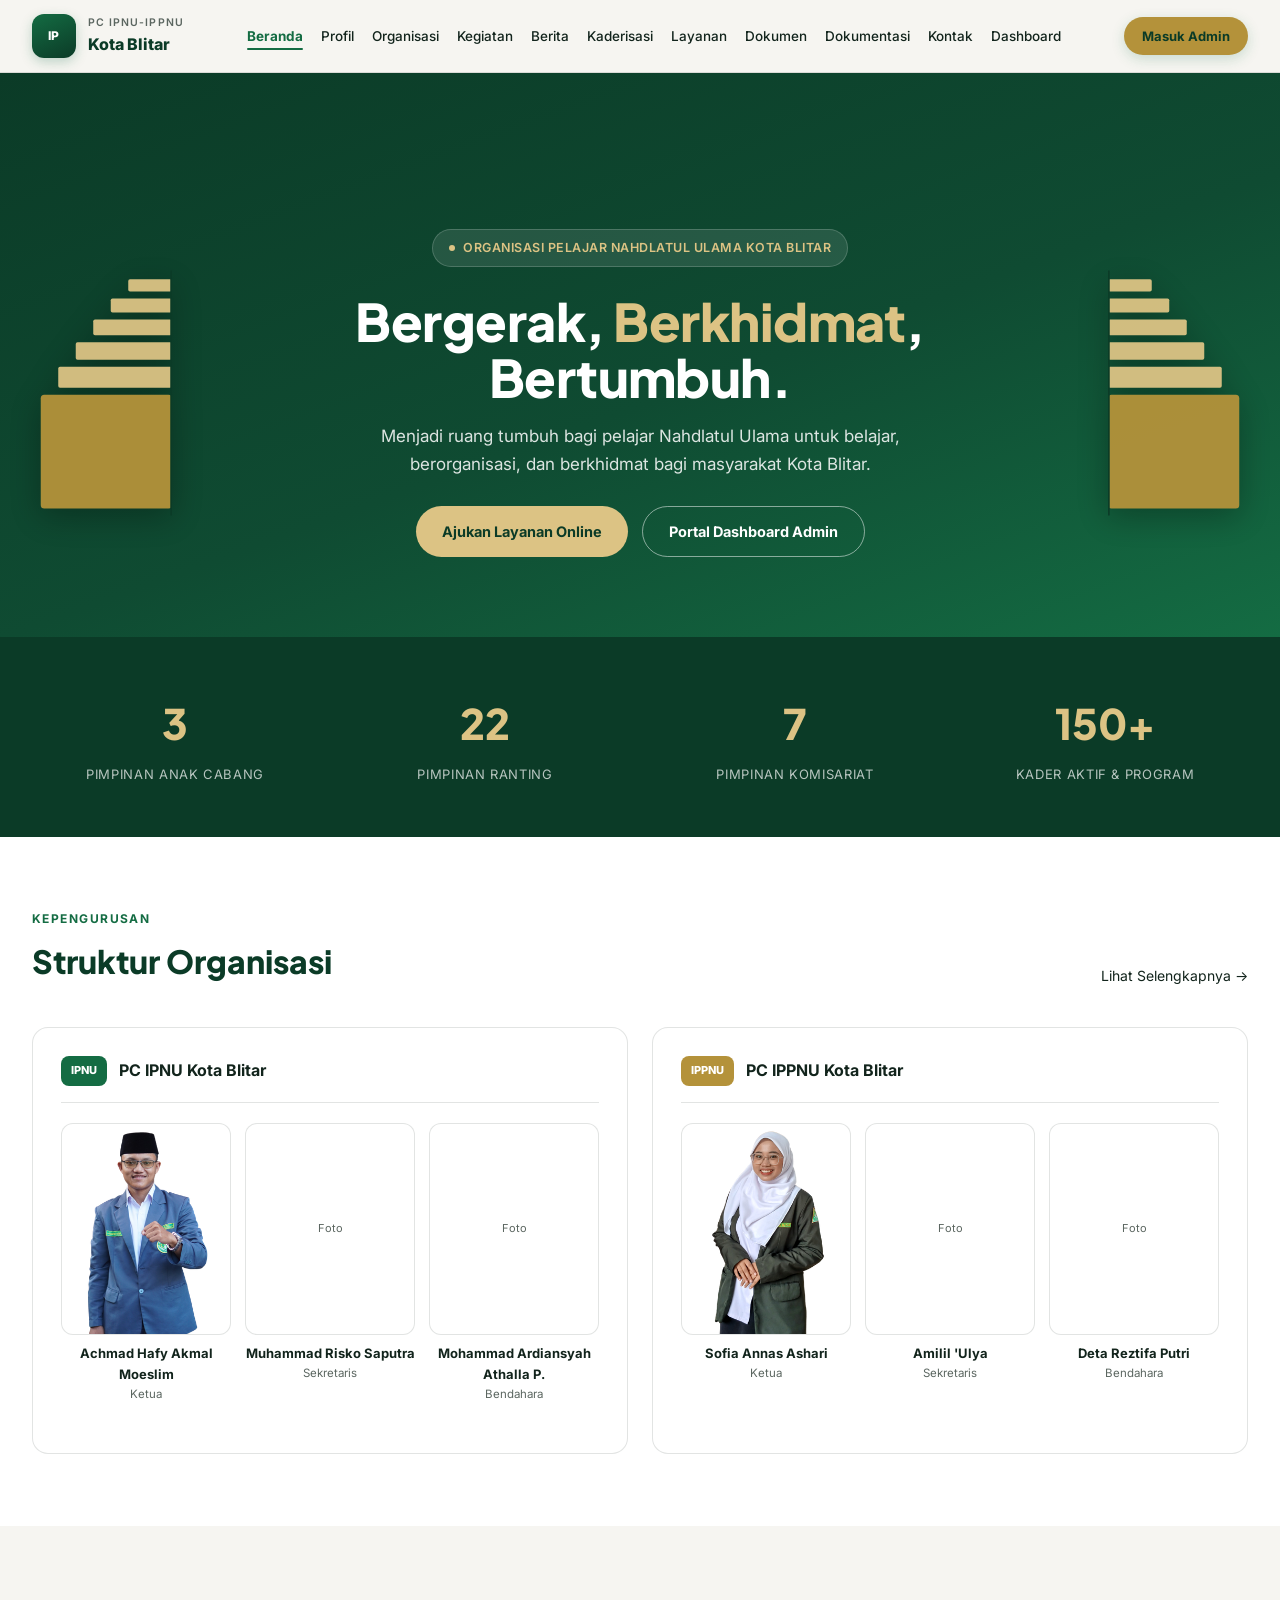
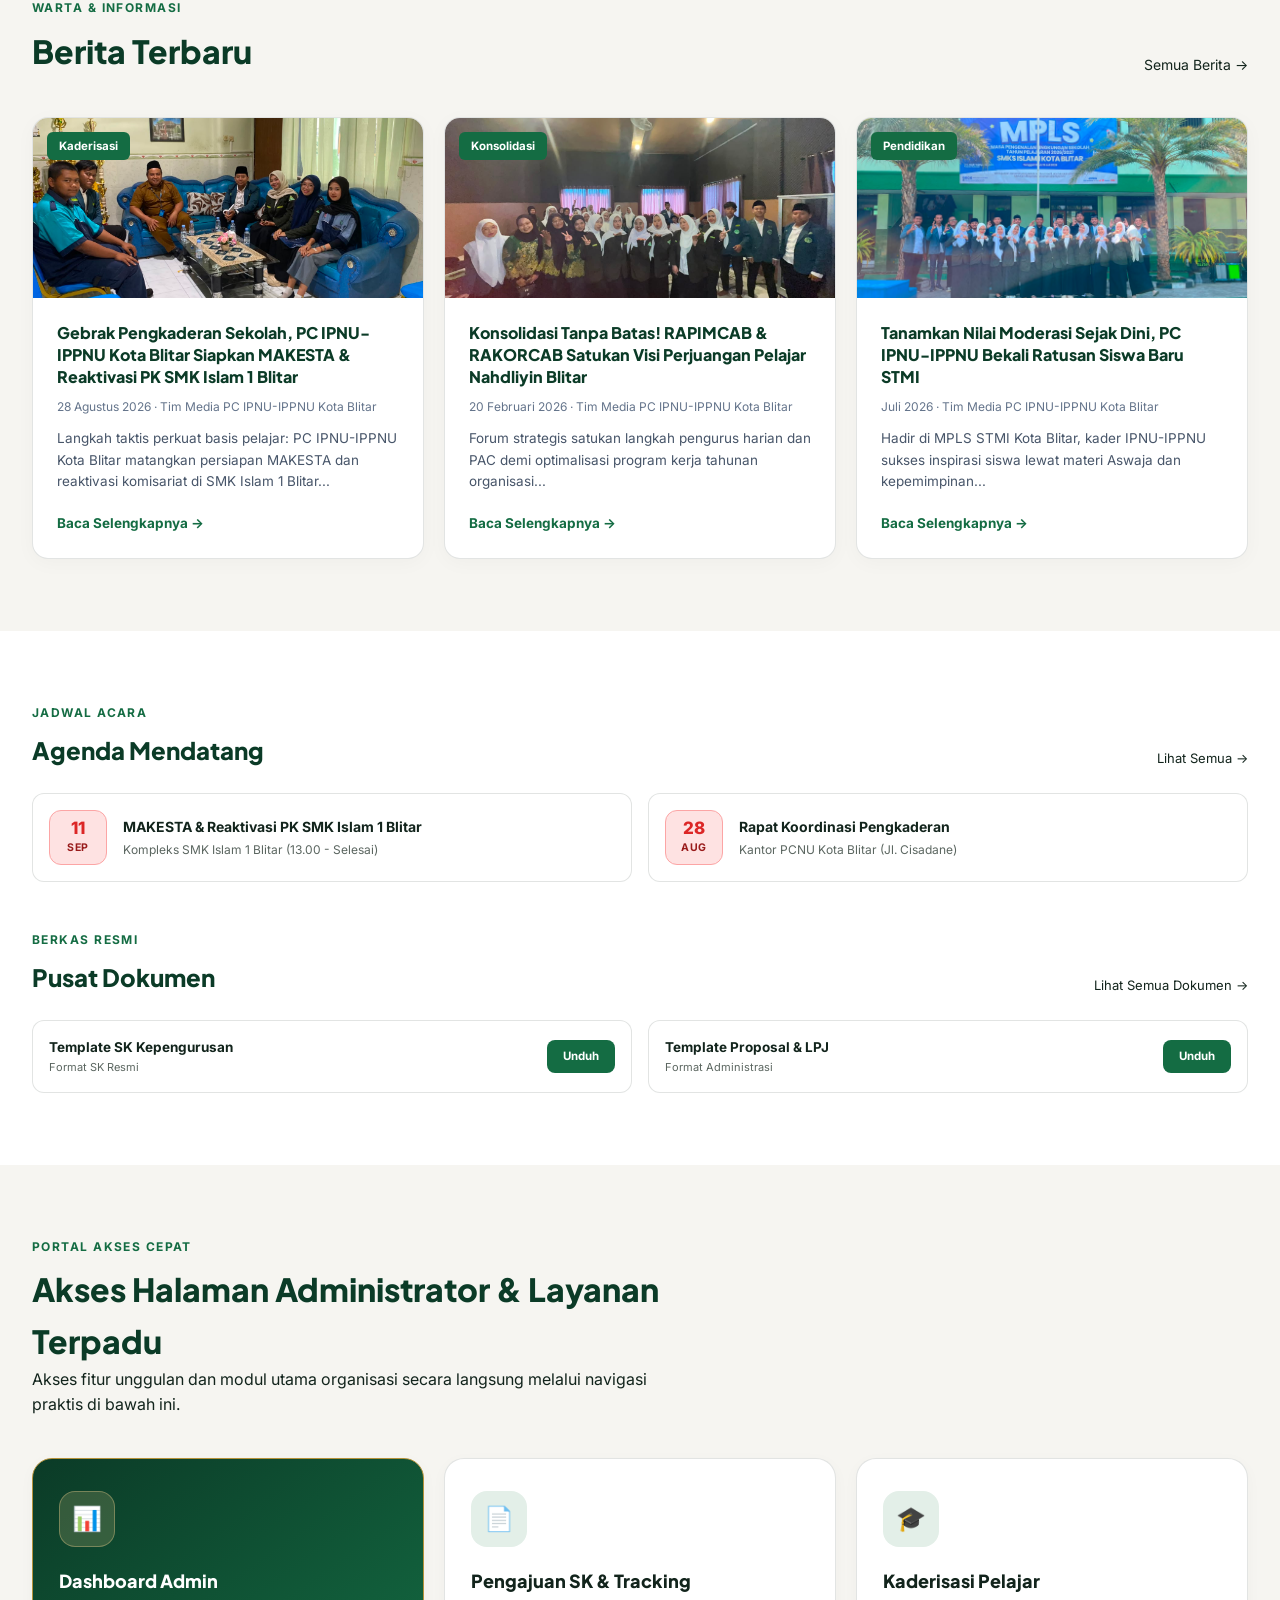
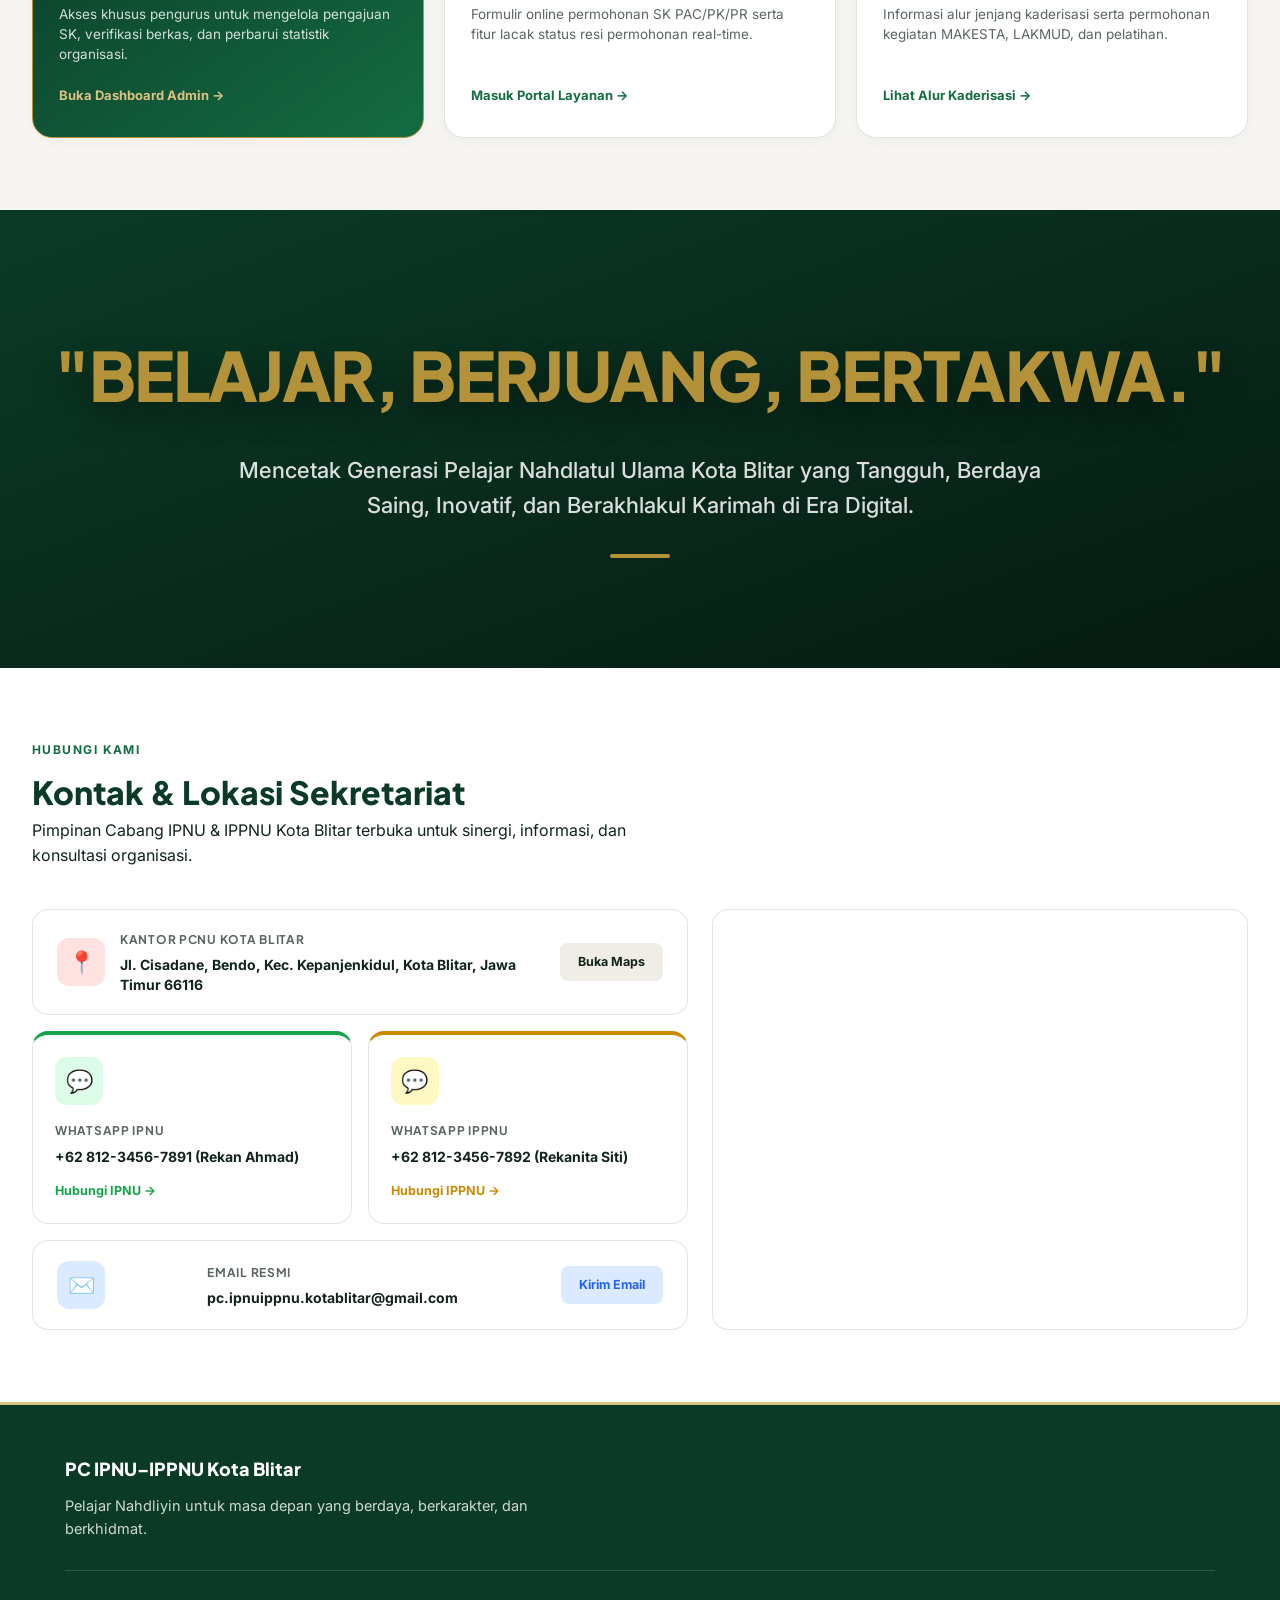
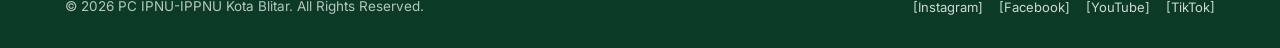
==== index.html @ 22533c20 "Update index.html" ====
<!DOCTYPE html>
<html lang="id">
<head>
<meta charset="UTF-8">
<meta name="viewport" content="width=device-width, initial-scale=1.0">
<title>PC IPNU-IPPNU Kota Blitar — Portal Beranda</title>
<link href="https://fonts.googleapis.com/css2?family=Plus+Jakarta+Sans:wght@600;700;800&family=Inter:wght@400;500;600&display=swap" rel="stylesheet">
<link rel="stylesheet" href="style.css">
<style>
  /* HERO DUA GAPURA BENTAR EMAS */
  .hero-twin-wrap {
    display: flex;
    align-items: center;
    justify-content: space-between;
    gap: 20px;
    padding: 60px 0 80px;
  }
  .hero-text-center {
    flex: 1;
    text-align: center;
    z-index: 2;
  }
  .gapura-svg {
    width: 140px;
    height: auto;
    flex-shrink: 0;
    filter: drop-shadow(0 8px 16px rgba(0,0,0,0.3));
    opacity: 0.95;
  }
  .gapura-svg.flip {
    transform: scaleX(-1);
  }

  /* KARTU BERITA STYLE MODERN */
  .news-card-pro {
    background: #FFFFFF;
    border: 1px solid var(--line);
    border-radius: 16px;
    overflow: hidden;
    display: flex;
    flex-direction: column;
    justify-content: space-between;
    transition: transform 0.3s ease, box-shadow 0.3s ease;
    box-shadow: 0 4px 20px rgba(0,0,0,0.03);
    height: 100%;
  }
  .news-card-pro:hover {
    transform: translateY(-6px);
    box-shadow: 0 16px 32px rgba(11, 59, 39, 0.1);
    border-color: rgba(20, 108, 67, 0.3);
  }
  .news-thumb-pro {
    position: relative;
    height: 180px;
    background: #0B3B27;
    overflow: hidden;
  }
  .news-thumb-pro img {
    width: 100%;
    height: 100%;
    object-fit: cover;
    transition: transform 0.4s ease;
  }
  .news-card-pro:hover .news-thumb-pro img {
    transform: scale(1.05);
  }
  .news-tag-pro {
    position: absolute;
    top: 14px;
    left: 14px;
    background: #146C43;
    color: #FFFFFF;
    padding: 5px 12px;
    border-radius: 6px;
    font-size: 11.5px;
    font-weight: 700;
    z-index: 2;
  }
  .news-body-pro {
    padding: 24px;
    display: flex;
    flex-direction: column;
    flex: 1;
  }
  .news-title-pro {
    font-size: 16px;
    font-weight: 800;
    color: #0B3B27;
    margin-bottom: 8px;
    line-height: 1.4;
  }
  .news-meta-pro {
    font-size: 12px;
    color: #64748B;
    margin-bottom: 12px;
  }
  .news-excerpt-pro {
    font-size: 13.5px;
    color: #475569;
    line-height: 1.6;
    margin-bottom: 20px;
    flex: 1;
  }
  .news-action-link {
    font-size: 13.5px;
    font-weight: 700;
    color: #146C43;
    text-decoration: none;
    display: inline-flex;
    align-items: center;
    gap: 6px;
    margin-top: auto;
    transition: gap 0.25s ease;
  }
  .news-action-link:hover {
    gap: 10px;
    color: #0B3B27;
  }

  /* PORTAL AKSES CEPAT KEREN & MODERN */
  .quick-card-pro {
    position: relative;
    background: #FFFFFF;
    border: 1px solid var(--line);
    border-radius: 20px;
    padding: 32px 26px;
    text-decoration: none;
    color: var(--ink);
    display: flex;
    flex-direction: column;
    justify-content: space-between;
    overflow: hidden;
    transition: all 0.35s cubic-bezier(0.16, 1, 0.3, 1) !important;
    box-shadow: 0 4px 15px rgba(0,0,0,0.03);
  }
  .quick-card-pro::before {
    content: "";
    position: absolute;
    top: 0; left: 0; right: 0; height: 4px;
    background: transparent;
    transition: background 0.3s ease;
  }
  .quick-card-pro:hover {
    transform: translateY(-8px) scale(1.02) !important;
    box-shadow: 0 20px 40px rgba(11, 59, 39, 0.12) !important;
    border-color: rgba(20, 108, 67, 0.3) !important;
  }
  .quick-card-pro:hover::before {
    background: linear-gradient(90deg, var(--green-700), var(--gold));
  }
  .quick-card-pro.featured {
    background: linear-gradient(145deg, #0B3B27, #146C43);
    color: #FFFFFF !important;
    border: 1px solid var(--gold);
  }
  .quick-card-pro.featured .quick-icon-pro {
    background: rgba(220, 195, 132, 0.2);
    color: var(--gold-soft);
    border: 1px solid rgba(220, 195, 132, 0.4);
  }
  .quick-card-pro.featured p {
    color: rgba(255, 255, 255, 0.82) !important;
  }
  .quick-icon-pro {
    width: 56px; height: 56px;
    border-radius: 16px;
    background: var(--green-100);
    display: flex; align-items: center; justify-content: center;
    font-size: 24px;
    margin-bottom: 20px;
    color: var(--green-700);
    transition: transform 0.3s ease;
  }
  .quick-card-pro:hover .quick-icon-pro {
    transform: scale(1.1) rotate(-4deg);
  }
  .quick-card-pro h3 {
    font-size: 18px; font-weight: 800; margin-bottom: 8px;
  }
  .quick-card-pro p {
    font-size: 13.5px; color: var(--muted); line-height: 1.5;
  }
  .quick-card-arrow {
    margin-top: 20px;
    font-size: 13px;
    font-weight: 700;
    color: var(--green-700);
    display: inline-flex;
    align-items: center;
    gap: 6px;
    transition: gap 0.25s ease;
  }
  .quick-card-pro.featured .quick-card-arrow {
    color: var(--gold-soft);
  }
  .quick-card-pro:hover .quick-card-arrow {
    gap: 10px;
  }

  /* KOTAK TANGGAL AGENDA */
  .agenda-date-badge {
    width: 58px;
    padding: 8px 0;
    flex-shrink: 0;
    background: #FEE2E2;
    border: 1px solid #FCA5A5;
    border-radius: 12px;
    text-align: center;
    display: flex;
    flex-direction: column;
    align-items: center;
    justify-content: center;
  }
  .agenda-date-badge .d { font-size: 17px; font-weight: 800; color: #DC2626; line-height: 1.1; }
  .agenda-date-badge .m { font-size: 10.5px; font-weight: 700; color: #991B1B; letter-spacing: 0.05em; text-transform: uppercase; margin-top: 2px; }

  /* KONTAK DASHBOARD & CTA ACTION */
  .modern-contact-wrapper {
    display: grid;
    grid-template-columns: 1.1fr 0.9fr;
    gap: 24px;
  }
  .modern-contact-cards {
    display: grid;
    grid-template-columns: 1fr 1fr;
    gap: 16px;
  }
  .contact-card-dash {
    background: #FFFFFF;
    border: 1px solid var(--line);
    border-radius: 16px;
    padding: 22px;
    text-decoration: none;
    transition: transform 0.25s ease, box-shadow 0.25s ease, border-color 0.25s ease;
    display: flex;
    flex-direction: column;
    align-items: flex-start;
    height: 100%;
  }
  .contact-card-dash:hover {
    transform: translateY(-4px);
    box-shadow: 0 12px 24px rgba(11, 59, 39, 0.08);
    border-color: var(--green-600);
  }
  .contact-card-dash .ic-wrap {
    width: 48px; height: 48px;
    border-radius: 12px;
    background: var(--green-100);
    color: var(--green-700);
    display: flex; align-items: center; justify-content: center;
    font-size: 22px;
    margin-bottom: 16px;
  }
  .contact-card-dash h4 {
    font-size: 12px;
    color: var(--muted);
    text-transform: uppercase;
    letter-spacing: .06em;
    margin-bottom: 6px;
  }
  .contact-card-dash p {
    font-size: 14px;
    font-weight: 700;
    color: var(--ink);
    line-height: 1.4;
    word-break: break-word;
  }
  .card-cta-link {
    margin-top: auto;
    padding-top: 15px;
    font-size: 12.5px;
    font-weight: 700;
    display: flex;
    align-items: center;
    gap: 6px;
    transition: gap 0.3s ease;
  }
  .contact-card-dash:hover .card-cta-link { gap: 10px; }
  .contact-card-dash.full {
    grid-column: 1 / -1;
    display: flex;
    flex-direction: row;
    align-items: center;
    justify-content: space-between;
    gap: 15px;
    padding: 20px 24px;
  }
  .contact-card-dash.full .ic-wrap { margin-bottom: 0; flex-shrink: 0; }
  .btn-maps-fix {
    background: var(--paper-2);
    color: var(--ink);
    padding: 9px 18px;
    border-radius: 8px;
    font-size: 12.5px;
    font-weight: 700;
    text-decoration: none;
    white-space: nowrap;
    flex-shrink: 0;
    display: inline-flex;
    align-items: center;
    justify-content: center;
  }
  .map-card-dash {
    background: #FFFFFF;
    border: 1px solid var(--line);
    border-radius: 16px;
    padding: 12px;
    display: flex;
    flex-direction: column;
  }
  .map-card-dash iframe { width: 100%; flex: 1; min-height: 280px; border-radius: 10px; border: none; }

  /* QUOTE / SLOGAN GAGAH & PREMIUM */
  .quote-band-epic {
    background: linear-gradient(160deg, var(--green-900), #061A11);
    color: #fff;
    padding: 110px 20px;
    text-align: center;
    position: relative;
    overflow: hidden;
  }
  .quote-band-epic h2 {
    font-family: 'Plus Jakarta Sans', sans-serif;
    font-size: clamp(34px, 5.5vw, 68px);
    font-weight: 800;
    letter-spacing: -0.02em;
    text-transform: uppercase;
    margin-bottom: 24px;
    color: var(--gold);
    text-shadow: 0 15px 30px rgba(0, 0, 0, 0.4);
  }
  .quote-band-epic p {
    font-size: clamp(16px, 2vw, 22px);
    color: rgba(255, 255, 255, 0.85);
    max-width: 860px;
    margin: 0 auto;
    line-height: 1.6;
    font-weight: 500;
  }
  .quote-band-epic .accent-line { width: 60px; height: 4px; background: var(--gold); margin: 30px auto 0; border-radius: 4px; }

  /* FOOTER */
  .footer-modern { background: #0B3B27; color: #FFFFFF; padding: 50px 20px 30px; border-top: 3px solid #DCC384; }
  .footer-content { max-width: 1150px; margin: 0 auto; padding-bottom: 30px; border-bottom: 1px solid rgba(255, 255, 255, 0.15); }
  .footer-content h4 { font-family: 'Plus Jakarta Sans', sans-serif; font-size: 18px; font-weight: 800; color: #FFFFFF; margin-bottom: 10px; }
  .footer-content p { font-size: 14.5px; color: rgba(255, 255, 255, 0.8); line-height: 1.6; max-width: 480px; margin: 0; }
  .footer-bottom { max-width: 1150px; margin: 25px auto 0; display: flex; align-items: center; justify-content: space-between; font-size: 13.5px; color: rgba(255, 255, 255, 0.7); }
  .footer-sosmed { display: flex; gap: 16px; }
  .footer-sosmed a { color: rgba(255, 255, 255, 0.8); text-decoration: none; font-size: 13px; transition: color 0.2s ease; }
  .footer-sosmed a:hover { color: #DCC384; }

  @media (max-width: 980px) {
    .hero-twin-wrap { flex-direction: column; }
    .gapura-svg { width: 100px; }
    .modern-contact-wrapper { grid-template-columns: 1fr; }
    .footer-bottom { flex-direction: column; gap: 16px; text-align: center; }
  }
  @media (max-width: 640px) {
    .modern-contact-cards { grid-template-columns: 1fr; }
    .contact-card-dash.full { flex-direction: column; align-items: flex-start; gap: 12px; }
    .btn-maps-fix { width: 100%; }
  }
</style>
</head>
<body>

<!-- NAVIGASI UTAMA -->
<nav class="site-nav" id="siteNav">
  <div class="nav-inner">
    <a href="index.html" class="brand">
      <div class="brand-mark">IP</div>
      <div class="brand-text">
        <div class="t1">PC IPNU-IPPNU</div>
        <div class="t2">Kota Blitar</div>
      </div>
    </a>
    <ul class="nav-links" id="navLinks">
      <li><a href="index.html" class="active">Beranda</a></li>
      <li><a href="profil.html">Profil</a></li>
      <li><a href="organisasi.html">Organisasi</a></li>
      <li><a href="kegiatan.html">Kegiatan</a></li>
      <li><a href="berita.html">Berita</a></li>
      <li><a href="kaderisasi.html">Kaderisasi</a></li>
      <li><a href="layanan.html">Layanan</a></li>
      <li><a href="dokumen.html">Dokumen</a></li>
      <li><a href="dokumentasi.html">Dokumentasi</a></li>
      <li><a href="kontak.html">Kontak</a></li>
      <li><a href="dashboard.html">Dashboard</a></li>
    </ul>
    <a href="dashboard.html" class="nav-cta" style="background: var(--gold); color: var(--green-900);">Masuk Admin</a>
    <button class="nav-toggle" id="navToggle">☰</button>
  </div>
</nav>

<!-- HERO SECTION -->
<section class="hero">
  <div class="wrap">
    <div class="hero-twin-wrap">
      <!-- GAPURA KIRI -->
      <svg class="gapura-svg" viewBox="0 0 160 320" fill="none" xmlns="http://www.w3.org/2000/svg">
        <rect x="110" y="30" width="50" height="14" rx="2" fill="#DCC384"/>
        <rect x="90" y="52" width="70" height="16" rx="2" fill="#DCC384"/>
        <rect x="70" y="76" width="90" height="18" rx="2" fill="#DCC384"/>
        <rect x="50" y="102" width="110" height="20" rx="2" fill="#DCC384"/>
        <rect x="30" y="130" width="130" height="24" rx="2" fill="#DCC384"/>
        <rect x="10" y="162" width="150" height="130" rx="4" fill="#B4923A"/>
        <line x1="160" y1="20" x2="160" y2="300" stroke="#0B3B27" stroke-width="4"/>
      </svg>
      <!-- TEKS HERO -->
      <div class="hero-text-center">
        <div class="eyebrow-pill"><span class="dot"></span> ORGANISASI PELAJAR NAHDLATUL ULAMA KOTA BLITAR</div>
        <h1 style="font-size: clamp(32px, 4.5vw, 52px);">Bergerak, <span>Berkhidmat</span>,<br>Bertumbuh.</h1>
        <p class="lead" style="margin: 18px auto 0; max-width: 580px;">Menjadi ruang tumbuh bagi pelajar Nahdlatul Ulama untuk belajar, berorganisasi, dan berkhidmat bagi masyarakat Kota Blitar.</p>
        <div class="hero-actions" style="justify-content: center; margin-top: 28px;">
          <a href="layanan.html" class="btn btn-gold">Ajukan Layanan Online</a>
          <a href="dashboard.html" class="btn btn-outline">Portal Dashboard Admin</a>
        </div>
      </div>
      <!-- GAPURA KANAN -->
      <svg class="gapura-svg flip" viewBox="0 0 160 320" fill="none" xmlns="http://www.w3.org/2000/svg">
        <rect x="110" y="30" width="50" height="14" rx="2" fill="#DCC384"/>
        <rect x="90" y="52" width="70" height="16" rx="2" fill="#DCC384"/>
        <rect x="70" y="76" width="90" height="18" rx="2" fill="#DCC384"/>
        <rect x="50" y="102" width="110" height="20" rx="2" fill="#DCC384"/>
        <rect x="30" y="130" width="130" height="24" rx="2" fill="#DCC384"/>
        <rect x="10" y="162" width="150" height="130" rx="4" fill="#B4923A"/>
        <line x1="160" y1="20" x2="160" y2="300" stroke="#0B3B27" stroke-width="4"/>
      </svg>
    </div>
  </div>
</section>

<!-- STATISTIK INTERAKTIF -->
<section class="stats-band">
  <div class="wrap">
    <div class="stats-grid">
      <div>
        <div class="stat-num" data-target="3">0</div>
        <div class="stat-label">Pimpinan Anak Cabang</div>
      </div>
      <div>
        <div class="stat-num" data-target="22">0</div>
        <div class="stat-label">Pimpinan Ranting</div>
      </div>
      <div>
        <div class="stat-num" data-target="7" data-suffix="">0</div>
        <div class="stat-label">Pimpinan Komisariat</div>
      </div>
      <div>
        <div class="stat-num" data-target="150" data-suffix="+">0</div>
        <div class="stat-label">Kader Aktif &amp; Program</div>
      </div>
    </div>
  </div>
</section>

<!-- PREVIEW STRUKTUR ORGANISASI -->
<section class="section alt">
  <div class="wrap">
    <div class="section-head flex-head">
      <div>
        <div class="section-eyebrow">Kepengurusan</div>
        <h2>Struktur Organisasi</h2>
      </div>
      <a href="organisasi.html" class="link-more" style="font-size: 14px;">Lihat Selengkapnya →</a>
    </div>
    <div class="struktur-grid">
      
      <!-- IPNU -->
      <div class="struktur-col">
        <div class="struktur-col-head">
          <span class="badge" style="background:var(--green-700);color:#fff;padding:6px 10px;border-radius:8px;font-size:11px;font-weight:800;">IPNU</span>
          <div><strong>PC IPNU Kota Blitar</strong></div>
        </div>
        <div class="people-grid">
          <div class="person-card">
            <div class="avatar"><img src="ketuaipnu.png" alt="Ketua IPNU" style="width:100%; height:100%; object-fit:cover;"></div>
            <div class="person-name" style="font-size:13px;">Achmad Hafy Akmal Moeslim</div>
            <div class="person-role">Ketua</div>
          </div>
          <div class="person-card">
            <div class="avatar">Foto</div>
            <div class="person-name" style="font-size:13px;">Muhammad Risko Saputra</div>
            <div class="person-role">Sekretaris</div>
          </div>
          <div class="person-card">
            <div class="avatar">Foto</div>
            <div class="person-name" style="font-size:13px;">Mohammad Ardiansyah Athalla P.</div>
            <div class="person-role">Bendahara</div>
          </div>
        </div>
      </div>

      <!-- IPPNU -->
      <div class="struktur-col">
        <div class="struktur-col-head">
          <span class="badge" style="background:var(--gold);color:#fff;padding:6px 10px;border-radius:8px;font-size:11px;font-weight:800;">IPPNU</span>
          <div><strong>PC IPPNU Kota Blitar</strong></div>
        </div>
        <div class="people-grid">
          <div class="person-card">
            <div class="avatar"><img src="ketuaippnu.png" alt="Ketua IPPNU" style="width:100%; height:100%; object-fit:cover;"></div>
            <div class="person-name" style="font-size:13px;">Sofia Annas Ashari</div>
            <div class="person-role">Ketua</div>
          </div>
          <div class="person-card">
            <div class="avatar">Foto</div>
            <div class="person-name" style="font-size:13px;">Amilil 'Ulya</div>
            <div class="person-role">Sekretaris</div>
          </div>
          <div class="person-card">
            <div class="avatar">Foto</div>
            <div class="person-name" style="font-size:13px;">Deta Reztifa Putri</div>
            <div class="person-role">Bendahara</div>
          </div>
        </div>
      </div>

    </div>
  </div>
</section>

<!-- PREVIEW BERITA TERBARU (DISAMAKAN DENGAN HALAMAN BERITA) -->
<section class="section">
  <div class="wrap">
    <div class="section-head flex-head">
      <div>
        <div class="section-eyebrow">Warta &amp; Informasi</div>
        <h2>Berita Terbaru</h2>
      </div>
      <a href="berita.html" class="link-more" style="font-size: 14px;">Semua Berita →</a>
    </div>
    
    <div class="card-grid-3">
      <!-- Berita 1 (Rencana MAKESTA dan Reaktivasi PK SMK Islam 1 Blitar - audiensiatmi.jpeg) -->
      <article class="news-card-pro">
        <div class="news-thumb-pro">
          <span class="news-tag-pro">Kaderisasi</span>
          <img src="audiensiatmi.jpeg" alt="Rencana MAKESTA dan Reaktivasi PK SMK Islam 1 Blitar">
        </div>
        <div class="news-body-pro">
          <h3 class="news-title-pro">Gebrak Pengkaderan Sekolah, PC IPNU-IPPNU Kota Blitar Siapkan MAKESTA &amp; Reaktivasi PK SMK Islam 1 Blitar</h3>
          <div class="news-meta-pro">28 Agustus 2026 · Tim Media PC IPNU-IPPNU Kota Blitar</div>
          <p class="news-excerpt-pro">Langkah taktis perkuat basis pelajar: PC IPNU-IPPNU Kota Blitar matangkan persiapan MAKESTA dan reaktivasi komisariat di SMK Islam 1 Blitar...</p>
          <a href="berita.html?id=berita1" class="news-action-link">Baca Selengkapnya →</a>
        </div>
      </article>

      <!-- Berita 2 (RAPIMCAB & RAKORCAB - rapimrakor.jpeg) -->
      <article class="news-card-pro">
        <div class="news-thumb-pro">
          <span class="news-tag-pro">Konsolidasi</span>
          <img src="rapimrakor.jpeg" alt="RAPIMCAB & RAKORCAB">
        </div>
        <div class="news-body-pro">
          <h3 class="news-title-pro">Konsolidasi Tanpa Batas! RAPIMCAB &amp; RAKORCAB Satukan Visi Perjuangan Pelajar Nahdliyin Blitar</h3>
          <div class="news-meta-pro">20 Februari 2026 · Tim Media PC IPNU-IPPNU Kota Blitar</div>
          <p class="news-excerpt-pro">Forum strategis satukan langkah pengurus harian dan PAC demi optimalisasi program kerja tahunan organisasi...</p>
          <a href="berita.html?id=berita2" class="news-action-link">Baca Selengkapnya →</a>
        </div>
      </article>

      <!-- Berita 3 (MPLS STMI - mplstmi.jpeg) -->
      <article class="news-card-pro">
        <div class="news-thumb-pro">
          <span class="news-tag-pro">Pendidikan</span>
          <img src="mplstmi.jpeg" alt="MPLS STMI Kota Blitar">
        </div>
        <div class="news-body-pro">
          <h3 class="news-title-pro">Tanamkan Nilai Moderasi Sejak Dini, PC IPNU-IPPNU Bekali Ratusan Siswa Baru STMI</h3>
          <div class="news-meta-pro">Juli 2026 · Tim Media PC IPNU-IPPNU Kota Blitar</div>
          <p class="news-excerpt-pro">Hadir di MPLS STMI Kota Blitar, kader IPNU-IPPNU sukses inspirasi siswa lewat materi Aswaja dan kepemimpinan...</p>
          <a href="berita.html?id=berita3" class="news-action-link">Baca Selengkapnya →</a>
        </div>
      </article>
    </div>
  </div>
</section>

<!-- PREVIEW AGENDA & DOKUMEN -->
<section class="section alt">
  <div class="wrap" style="display: flex; flex-direction: column; gap: 48px;">
    
    <!-- Agenda -->
    <div>
      <div class="section-head flex-head" style="margin-bottom: 24px;">
        <div>
          <div class="section-eyebrow">Jadwal Acara</div>
          <h2 style="font-size: 24px;">Agenda Mendatang</h2>
        </div>
        <a href="kegiatan.html" class="link-more" style="font-size: 13px;">Lihat Semua →</a>
      </div>
      <div style="display: grid; grid-template-columns: repeat(2, 1fr); gap: 16px;">
        <div class="agenda-card" style="padding: 16px; display: flex; align-items: center; gap: 16px; background:#fff; border-radius:12px; border:1px solid var(--line);">
          <div class="agenda-date-badge">
            <div class="d">11</div>
            <div class="m">SEP</div>
          </div>
          <div>
            <div style="font-weight:700;font-size:14px;">MAKESTA &amp; Reaktivasi PK SMK Islam 1 Blitar</div>
            <div style="font-size:12px;color:var(--muted);margin-top:2px;">Kompleks SMK Islam 1 Blitar (13.00 - Selesai)</div>
          </div>
        </div>

        <div class="agenda-card" style="padding: 16px; display: flex; align-items: center; gap: 16px; background:#fff; border-radius:12px; border:1px solid var(--line);">
          <div class="agenda-date-badge">
            <div class="d">28</div>
            <div class="m">AUG</div>
          </div>
          <div>
            <div style="font-weight:700;font-size:14px;">Rapat Koordinasi Pengkaderan</div>
            <div style="font-size:12px;color:var(--muted);margin-top:2px;">Kantor PCNU Kota Blitar (Jl. Cisadane)</div>
          </div>
        </div>
      </div>
    </div>
    
    <!-- Dokumen / Berkas Resmi -->
    <div>
      <div class="section-head flex-head" style="margin-bottom: 24px;">
        <div>
          <div class="section-eyebrow">Berkas Resmi</div>
          <h2 style="font-size: 24px;">Pusat Dokumen</h2>
        </div>
        <a href="dokumen.html" class="link-more" style="font-size: 13px;">Lihat Semua Dokumen →</a>
      </div>
      <div style="display: grid; grid-template-columns: repeat(2, 1fr); gap: 16px;">
        <div class="doc-row" style="padding: 16px; display: flex; align-items: center; justify-content: space-between; background:#fff; border-radius:12px; border:1px solid var(--line);">
          <div>
            <div class="name" style="font-size:13.5px; font-weight: 700;">Template SK Kepengurusan</div>
            <div class="cat" style="font-size:11px; color: var(--muted);">Format SK Resmi</div>
          </div>
          <a href="dokumen.html" style="background:var(--green-700); padding:7px 16px; border-radius:8px; font-size:11.5px; font-weight:700; text-decoration:none; color:#fff;">Unduh</a>
        </div>
        <div class="doc-row" style="padding: 16px; display: flex; align-items: center; justify-content: space-between; background:#fff; border-radius:12px; border:1px solid var(--line);">
          <div>
            <div class="name" style="font-size:13.5px; font-weight: 700;">Template Proposal &amp; LPJ</div>
            <div class="cat" style="font-size:11px; color: var(--muted);">Format Administrasi</div>
          </div>
          <a href="dokumen.html" style="background:var(--green-700); padding:7px 16px; border-radius:8px; font-size:11.5px; font-weight:700; text-decoration:none; color:#fff;">Unduh</a>
        </div>
      </div>
    </div>

  </div>
</section>

<!-- PORTAL AKSES CEPAT -->
<section class="section">
  <div class="wrap">
    <div class="section-head">
      <div class="section-eyebrow">Portal Akses Cepat</div>
      <h2>Akses Halaman Administrator &amp; Layanan Terpadu</h2>
      <p>Akses fitur unggulan dan modul utama organisasi secara langsung melalui navigasi praktis di bawah ini.</p>
    </div>

    <div class="card-grid-3">
      <a class="quick-card-pro featured" href="dashboard.html">
        <div>
          <div class="quick-icon-pro">📊</div>
          <h3>Dashboard Admin</h3>
          <p>Akses khusus pengurus untuk mengelola pengajuan SK, verifikasi berkas, dan perbarui statistik organisasi.</p>
        </div>
        <div class="quick-card-arrow">Buka Dashboard Admin →</div>
      </a>
      <a class="quick-card-pro" href="layanan.html">
        <div>
          <div class="quick-icon-pro">📄</div>
          <h3>Pengajuan SK &amp; Tracking</h3>
          <p>Formulir online permohonan SK PAC/PK/PR serta fitur lacak status resi permohonan real-time.</p>
        </div>
        <div class="quick-card-arrow">Masuk Portal Layanan →</div>
      </a>
      <a class="quick-card-pro" href="kaderisasi.html">
        <div>
          <div class="quick-icon-pro">🎓</div>
          <h3>Kaderisasi Pelajar</h3>
          <p>Informasi alur jenjang kaderisasi serta permohonan kegiatan MAKESTA, LAKMUD, dan pelatihan.</p>
        </div>
        <div class="quick-card-arrow">Lihat Alur Kaderisasi →</div>
      </a>
    </div>
  </div>
</section>

<!-- QUOTE SLOGAN GAGAH & PREMIUM -->
<section class="quote-band-epic">
  <div class="wrap">
    <h2>"Belajar, Berjuang, Bertakwa."</h2>
    <p>Mencetak Generasi Pelajar Nahdlatul Ulama Kota Blitar yang Tangguh, Berdaya Saing, Inovatif, dan Berakhlakul Karimah di Era Digital.</p>
    <div class="accent-line"></div>
  </div>
</section>

<!-- KONTAK & LOKASI SEKRETARIAT MODERN CTA -->
<section class="section alt" id="kontak">
  <div class="wrap">
    <div class="section-head">
      <div class="section-eyebrow">Hubungi Kami</div>
      <h2>Kontak &amp; Lokasi Sekretariat</h2>
      <p>Pimpinan Cabang IPNU &amp; IPPNU Kota Blitar terbuka untuk sinergi, informasi, dan konsultasi organisasi.</p>
    </div>
    
    <div class="modern-contact-wrapper">
      <div class="modern-contact-cards">
        
        <!-- ALAMAT KANTOR PCNU KOTA BLITAR (JL. CISADANE) -->
        <div class="contact-card-dash full">
          <div class="ic-wrap" style="background:#FEE2E2; color:#DC2626;">📍</div>
          <div>
            <h4>Kantor PCNU Kota Blitar</h4>
            <p>Jl. Cisadane, Bendo, Kec. Kepanjenkidul, Kota Blitar, Jawa Timur 66116</p>
          </div>
          <a href="https://maps.google.com/?q=Kantor+PCNU+Kota+Blitar+Jl.+Cisadane+Bendo+Kepanjenkidul+Blitar" target="_blank" class="btn-maps-fix">Buka Maps</a>
        </div>

        <!-- KARTU WHATSAPP IPNU -->
        <a href="https://wa.me/6281234567891" target="_blank" class="contact-card-dash" style="border-top: 4px solid #16a34a;">
          <div class="ic-wrap" style="background:#DCFCE7; color:#16A34A;">💬</div>
          <h4>WhatsApp IPNU</h4>
          <p>+62 812-3456-7891 (Rekan Ahmad)</p>
          <div class="card-cta-link" style="color:#16A34A;">Hubungi IPNU →</div>
        </a>

        <!-- KARTU WHATSAPP IPPNU -->
        <a href="https://wa.me/6281234567892" target="_blank" class="contact-card-dash" style="border-top: 4px solid #ca8a04;">
          <div class="ic-wrap" style="background:#FEF9C3; color:#CA8A04;">💬</div>
          <h4>WhatsApp IPPNU</h4>
          <p>+62 812-3456-7892 (Rekanita Siti)</p>
          <div class="card-cta-link" style="color:#CA8A04;">Hubungi IPPNU →</div>
        </a>

        <!-- EMAIL -->
        <div class="contact-card-dash full">
          <div class="ic-wrap" style="background:#DBEAFE; color:#2563EB;">✉️</div>
          <div>
            <h4>Email Resmi</h4>
            <p>pc.ipnuippnu.kotablitar@gmail.com</p>
          </div>
          <a href="mailto:pc.ipnuippnu.kotablitar@gmail.com" class="btn-maps-fix" style="background:#DBEAFE; color:#2563EB;">Kirim Email</a>
        </div>

      </div>
      
      <!-- KARTU EMBED MAPS KANTOR PCNU JL. CISADANE -->
      <div class="map-card-dash">
        <iframe loading="lazy" referrerpolicy="no-referrer-when-downgrade" src="https://www.google.com/maps?q=Kantor+PCNU+Kota+Blitar+Jl.+Cisadane+Bendo+Kepanjenkidul+Blitar&output=embed"></iframe>
      </div>
    </div>
  </div>
</section>

<!-- FOOTER -->
<footer class="footer-modern">
  <div class="footer-content">
    <h4>PC IPNU–IPPNU Kota Blitar</h4>
    <p>Pelajar Nahdliyin untuk masa depan yang berdaya, berkarakter, dan berkhidmat.</p>
  </div>
  <div class="footer-bottom">
    <div>© 2026 PC IPNU-IPPNU Kota Blitar. All Rights Reserved.</div>
    <div class="footer-sosmed">
      <a href="#" target="_blank">[Instagram]</a>
      <a href="#" target="_blank">[Facebook]</a>
      <a href="#" target="_blank">[YouTube]</a>
      <a href="#" target="_blank">[TikTok]</a>
    </div>
  </div>
</footer>

<script src="script.js"></script>
</body>
</html>
---- style.css ----
:root {
  --ink: #12241C;
  --muted: #5B6660;
  --paper: #F6F5F1;
  --paper-2: #EFEDE6;
  --green-900: #0B3B27;
  --green-800: #0F4B32;
  --green-700: #146C43;
  --green-600: #1C8A57;
  --green-100: #E3EFE8;
  --gold: #B4923A;
  --gold-soft: #DCC384;
  --line: rgba(18, 36, 28, 0.12);
  --white: #FFFFFF;
  --radius: 16px;
  --shadow: 0 10px 30px rgba(11, 59, 39, 0.08);
}

* { box-sizing: border-box; margin: 0; padding: 0; }
html { scroll-behavior: smooth; }
body {
  font-family: 'Inter', sans-serif;
  color: var(--ink);
  background: var(--paper);
  -webkit-font-smoothing: antialiased;
  line-height: 1.6;
  overflow-x: hidden;
}

h1, h2, h3, h4, .jakarta { font-family: 'Plus Jakarta Sans', sans-serif; }
a { color: inherit; text-decoration: none; }
button { font-family: inherit; cursor: pointer; }
.wrap { max-width: 1280px; margin: 0 auto; padding: 0 32px; }

/* NAV STYLING & ANIMATION */
.site-nav {
  position: sticky; top: 0; z-index: 100;
  background: rgba(246, 245, 241, 0.85);
  backdrop-filter: blur(14px);
  border-bottom: 1px solid var(--line);
  transition: background .3s ease, box-shadow .3s ease, border-color .3s ease;
}
.site-nav.scrolled {
  background: rgba(255, 255, 255, 0.95);
  box-shadow: 0 8px 24px rgba(11, 59, 39, 0.08);
}
.nav-inner {
  max-width: 1280px; margin: 0 auto; padding: 14px 32px;
  display: flex; align-items: center; justify-content: space-between; gap: 20px;
}
.brand { display: flex; align-items: center; gap: 12px; transition: transform .25s ease; }
.brand:hover { transform: scale(1.02); }
.brand-mark {
  width: 44px; height: 44px; border-radius: 12px;
  background: linear-gradient(155deg, var(--green-700), var(--green-900));
  display: flex; align-items: center; justify-content: center;
  color: #fff; font-weight: 800; font-size: 12px; letter-spacing: .03em;
  box-shadow: 0 4px 12px rgba(20, 108, 67, 0.25);
}
.brand-text .t1 { font-size: 10.5px; letter-spacing: .1em; color: var(--muted); font-weight: 600; text-transform: uppercase; }
.brand-text .t2 { font-size: 16px; font-weight: 800; color: var(--green-900); }
.nav-links { display: flex; align-items: center; gap: 18px; list-style: none; }
.nav-links a {
  font-size: 13.5px; font-weight: 500; color: var(--ink); padding: 6px 0;
  position: relative; transition: color .25s ease;
}
.nav-links a::after {
  content: ''; position: absolute; bottom: 0; left: 0; width: 0%; height: 2px;
  background: var(--green-700); border-radius: 2px;
  transition: width .3s cubic-bezier(0.16, 1, 0.3, 1);
}
.nav-links a:hover { color: var(--green-700); }
.nav-links a:hover::after, .nav-links a.active::after { width: 100%; }
.nav-links a.active { color: var(--green-700); font-weight: 700; }

.nav-cta {
  background: var(--green-700); color: #fff; padding: 9px 18px; border-radius: 999px;
  font-size: 13px; font-weight: 700; transition: all .25s cubic-bezier(0.16, 1, 0.3, 1);
  box-shadow: 0 4px 14px rgba(20, 108, 67, 0.2);
}
.nav-cta:hover {
  background: var(--green-800); transform: translateY(-2px) scale(1.03);
  box-shadow: 0 6px 20px rgba(15, 75, 50, 0.3);
}
.nav-toggle { display: none; background: none; border: none; font-size: 22px; color: var(--green-900); }

/* HERO SECTION */
.hero {
  position: relative; overflow: hidden;
  background: linear-gradient(160deg, var(--green-900) 0%, var(--green-800) 55%, var(--green-700) 100%);
  color: #fff; padding: 96px 0 0;
}
.hero-grid {
  max-width: 1280px; margin: 0 auto; padding: 0 32px 80px;
  display: grid; grid-template-columns: 1.15fr 0.85fr; gap: 50px; align-items: center;
}
.eyebrow-pill {
  display: inline-flex; align-items: center; gap: 8px;
  background: rgba(255, 255, 255, 0.1); border: 1px solid rgba(255, 255, 255, 0.18);
  padding: 8px 16px; border-radius: 999px; font-size: 12.5px; font-weight: 600;
  letter-spacing: .04em; color: var(--gold-soft); margin-bottom: 26px;
}
.eyebrow-pill .dot { width: 6px; height: 6px; border-radius: 50%; background: var(--gold-soft); }
.hero h1 { font-size: clamp(34px, 4.6vw, 54px); font-weight: 800; line-height: 1.08; letter-spacing: -.01em; }
.hero h1 span { color: var(--gold-soft); }
.hero p.lead { margin-top: 20px; font-size: 17px; color: rgba(255, 255, 255, 0.85); max-width: 520px; }
.hero-actions { margin-top: 34px; display: flex; gap: 14px; flex-wrap: wrap; }
.btn {
  display: inline-flex; align-items: center; gap: 8px; padding: 13px 26px; border-radius: 999px;
  font-size: 14.5px; font-weight: 700; border: none; transition: all .25s cubic-bezier(0.16, 1, 0.3, 1);
}
.btn-gold { background: var(--gold-soft); color: var(--green-900); }
.btn-outline { border: 1.5px solid rgba(255, 255, 255, 0.5); color: #fff; background: transparent; }
.btn:hover { transform: translateY(-3px) scale(1.02); box-shadow: 0 8px 20px rgba(0,0,0,0.15); }
.hero-note { margin-top: 40px; display: flex; align-items: center; gap: 10px; font-size: 12.5px; color: rgba(255, 255, 255, 0.65); }
.hero-note::before { content: ""; width: 26px; height: 1px; background: rgba(255, 255, 255, 0.4); }
.meru-wrap { position: relative; display: flex; justify-content: center; }
.meru-wrap svg { width: 100%; max-width: 340px; opacity: .9; }

/* PAGE HEADER */
.page-header {
  background: linear-gradient(160deg, var(--green-900), var(--green-800));
  color: #fff; padding: 64px 0; border-bottom: 1px solid var(--line);
  position: relative; overflow: hidden;
}
.page-header::before {
  content: ''; position: absolute; top: -50%; right: -10%; width: 400px; height: 400px;
  background: radial-gradient(circle, rgba(220,195,132,0.15) 0%, rgba(0,0,0,0) 70%);
  pointer-events: none;
}
.page-header h1 { font-size: 38px; font-weight: 800; animation: fadeInUp .6s ease-out forwards; }
.page-header p { color: rgba(255, 255, 255, 0.85); margin-top: 8px; font-size: 15.5px; animation: fadeInUp .6s ease-out .15s forwards; opacity: 0; }

/* SECTIONS & CARDS */
.section { padding: 72px 0; }
.section.alt { background: var(--white); }
.section-head { max-width: 640px; margin-bottom: 40px; }
.section-head.flex-head { max-width: 100%; display: flex; justify-content: space-between; align-items: flex-end; }
.section-eyebrow { font-size: 12px; font-weight: 700; letter-spacing: .12em; text-transform: uppercase; color: var(--green-700); margin-bottom: 8px; }
.section-head h2 { font-size: clamp(24px, 2.5vw, 32px); font-weight: 800; color: var(--green-900); }

.card-grid-3 { display: grid; grid-template-columns: repeat(3, 1fr); gap: 20px; }
.card-grid-4 { display: grid; grid-template-columns: repeat(4, 1fr); gap: 18px; }
.quick-grid { display: grid; grid-template-columns: repeat(3, 1fr); gap: 18px; margin-top: 36px; }

.quick-card, .news-card, .agenda-card, .org-card, .kad-card, .layanan-card, .doc-row, .gallery-item {
  background: var(--white); border: 1px solid var(--line); border-radius: var(--radius);
  padding: 24px; transition: all .35s cubic-bezier(0.16, 1, 0.3, 1);
  will-change: transform, box-shadow;
}
.quick-card:hover, .news-card:hover, .kad-card:hover, .doc-row:hover, .gallery-item:hover {
  transform: translateY(-6px) scale(1.01);
  box-shadow: 0 16px 32px rgba(11, 59, 39, 0.1);
  border-color: rgba(20, 108, 67, 0.25);
}
.quick-icon {
  width: 46px; height: 46px; border-radius: 12px; background: var(--green-100);
  display: flex; align-items: center; justify-content: center; margin-bottom: 16px; color: var(--green-700);
}

/* STATS */
.stats-band { background: var(--green-900); color: #fff; padding: 52px 0; }
.stats-grid { display: grid; grid-template-columns: repeat(4, 1fr); gap: 24px; text-align: center; }
.stat-num { font-family: 'Plus Jakarta Sans', sans-serif; font-size: clamp(28px, 3.4vw, 42px); font-weight: 800; color: var(--gold-soft); }
.stat-label { margin-top: 8px; font-size: 13px; letter-spacing: .05em; text-transform: uppercase; color: rgba(255,255,255,0.7); }

/* STRUKTUR ORGANISASI */
.struktur-grid { display: grid; grid-template-columns: 1fr 1fr; gap: 24px; }
.struktur-col { background: var(--white); border: 1px solid var(--line); border-radius: var(--radius); padding: 28px; }
.struktur-col-head { display: flex; align-items: center; gap: 12px; margin-bottom: 20px; padding-bottom: 16px; border-bottom: 1px solid var(--line); }
.people-grid { display: grid; grid-template-columns: repeat(3, 1fr); gap: 14px; margin-bottom: 22px; }
.person-card { text-align: center; }
.avatar {
  width: 100%; aspect-ratio: 4/5; border-radius: 12px; background: #FFFFFF;
  display: flex; align-items: center; justify-content: center; color: var(--muted); font-size: 11px;
  border: 1px solid var(--line); margin-bottom: 8px; overflow: hidden; position: relative;
}
.avatar img {
  width: 100%; height: 100%; object-fit: cover; display: block; border: none;
  mix-blend-mode: multiply;
}
.person-name { font-size: 13px; font-weight: 700; }
.person-role { font-size: 11.5px; color: var(--muted); }
.dept-title { font-size: 12px; font-weight: 700; text-transform: uppercase; letter-spacing: .06em; color: var(--muted); margin: 18px 0 10px; }
.dept-list { list-style: none; font-size: 13.5px; display: flex; flex-direction: column; gap: 7px; }
.dept-list li { display: flex; gap: 8px; }
.dept-list li::before { content: ""; width: 5px; height: 5px; border-radius: 50%; background: var(--gold); margin-top: 7px; flex-shrink: 0; }

/* FORMS & TRACKING */
.form-panel { background: var(--white); border: 1px solid var(--line); border-radius: var(--radius); padding: 36px; margin-top: 20px; }
.form-grid { display: grid; grid-template-columns: 1fr 1fr; gap: 18px; }
.field { display: flex; flex-direction: column; gap: 6px; }
.field.full { grid-column: 1/-1; }
.field label { font-size: 13px; font-weight: 600; color: var(--ink); }
.field input, .field select, .field textarea {
  border: 1px solid var(--line); border-radius: 10px; padding: 11px 14px; font-size: 14px;
  font-family: inherit; background: var(--paper); color: var(--ink);
}
.field input:focus, .field select:focus, .field textarea:focus { outline: 2px solid var(--green-600); outline-offset: 1px; background: #fff; }
.field textarea { resize: vertical; min-height: 80px; }
.form-submit { margin-top: 26px; background: var(--green-700); color: #fff; border: none; border-radius: 999px; padding: 13px 30px; font-weight: 700; font-size: 14.5px; }
.form-submit:hover { background: var(--green-800); transform: translateY(-2px); }
.form-success { margin-top: 20px; background: var(--green-100); border: 1px solid var(--green-600); border-radius: 12px; padding: 18px 20px; font-size: 14px; color: var(--green-900); animation: popSuccess 0.4s ease forwards; }

.track-box { background: var(--white); border: 1px solid var(--line); border-radius: var(--radius); padding: 32px; max-width: 640px; }
.track-input-row { display: flex; gap: 10px; }
.track-input-row input { flex: 1; border: 1px solid var(--line); border-radius: 10px; padding: 12px 14px; font-size: 14px; }
.track-input-row button { background: var(--green-700); color: #fff; border: none; border-radius: 10px; padding: 12px 22px; font-weight: 700; }
.track-result { margin-top: 26px; }

.doc-filter { display: flex; gap: 10px; flex-wrap: wrap; margin-bottom: 26px; }
.doc-filter button { background: var(--white); border: 1px solid var(--line); border-radius: 999px; padding: 8px 16px; font-size: 13px; font-weight: 600; }
.doc-filter button.active { background: var(--green-700); color: #fff; border-color: var(--green-700); }
.doc-list { display: flex; flex-direction: column; gap: 10px; }
.doc-row { display: flex; align-items: center; justify-content: space-between; gap: 16px; }

.gallery-grid { display: grid; grid-template-columns: repeat(4, 1fr); gap: 12px; }
.gallery-item { aspect-ratio: 1; border-radius: 12px; background: linear-gradient(135deg, var(--green-100), var(--paper-2)); display: flex; align-items: center; justify-content: center; color: var(--muted); font-size: 11px; text-align: center; padding: 10px; }

.contact-grid { display: grid; grid-template-columns: 1fr 1fr; gap: 30px; }
.contact-info { display: flex; flex-direction: column; gap: 16px; }
.map-embed { border-radius: var(--radius); overflow: hidden; border: 1px solid var(--line); min-height: 280px; }
.map-embed iframe { width: 100%; height: 100%; min-height: 280px; border: 0; }

/* DASHBOARD */
.dash-top { display: flex; justify-content: space-between; align-items: center; margin-bottom: 30px; flex-wrap: wrap; gap: 14px; }
.dash-stats { display: grid; grid-template-columns: repeat(4, 1fr); gap: 16px; margin-bottom: 30px; }
.dash-stat { background: var(--white); border: 1px solid var(--line); border-radius: 14px; padding: 20px; }
.dash-stat .n { font-size: 26px; font-weight: 800; color: var(--green-800); }
.dash-stat .l { font-size: 12.5px; color: var(--muted); margin-top: 4px; }
.dash-table-wrap { background: var(--white); border: 1px solid var(--line); border-radius: 14px; overflow: hidden; }
table.dash-table { width: 100%; border-collapse: collapse; font-size: 13.5px; }
table.dash-table th { text-align: left; background: var(--paper-2); padding: 12px 16px; font-size: 11.5px; text-transform: uppercase; color: var(--muted); }
table.dash-table td { padding: 12px 16px; border-top: 1px solid var(--line); vertical-align: top; }
.badge-status { padding: 4px 10px; border-radius: 999px; font-size: 11px; font-weight: 700; white-space: nowrap; }
.b-menunggu { background: #FFF3D6; color: #946200; }
.b-proses { background: #DBEAFE; color: #1D4ED8; }
.b-perbaikan { background: #FEE2E2; color: #B91C1C; }
.b-disetujui { background: #DCFCE7; color: #166534; }
.b-selesai { background: #E5E7EB; color: #374151; }

/* ANIMATION KEYFRAMES */
@keyframes fadeInUp {
  from { opacity: 0; transform: translateY(28px); }
  to { opacity: 1; transform: translateY(0); }
}
@keyframes floatElement {
  0%, 100% { transform: translateY(0); }
  50% { transform: translateY(-10px); }
}
@keyframes popSuccess {
  0% { transform: scale(0.9); opacity: 0; }
  100% { transform: scale(1); opacity: 1; }
}

.meru-wrap { animation: floatElement 6s ease-in-out infinite; }
.reveal { opacity: 0; transform: translateY(30px); transition: opacity 0.7s cubic-bezier(0.16, 1, 0.3, 1), transform 0.7s cubic-bezier(0.16, 1, 0.3, 1); }
.reveal.active { opacity: 1; transform: translateY(0); }

/* FOOTER */
footer { background: var(--green-900); color: rgba(255,255,255,0.8); padding: 48px 0 24px; }
.footer-grid { display: grid; grid-template-columns: 1.4fr 1fr 1fr; gap: 32px; padding-bottom: 32px; border-bottom: 1px solid rgba(255,255,255,0.12); }

@media (max-width: 980px) {
  .hero-grid { grid-template-columns: 1.15fr 0.85fr; }
  .nav-links {
    display: none; position: absolute; top: 100%; left: 0; right: 0;
    background: var(--white); flex-direction: column; padding: 20px;
    border-bottom: 1px solid var(--line); box-shadow: 0 10px 20px rgba(0,0,0,0.05);
  }
  .nav-links.open { display: flex; animation: fadeInUp .3s ease-out forwards; }
  .nav-toggle { display: block; }
  .card-grid-3, .card-grid-4, .quick-grid, .struktur-grid, .contact-grid, .dash-stats { grid-template-columns: repeat(2, 1fr); }
}
@media (max-width: 640px) {
  .card-grid-3, .card-grid-4, .quick-grid, .struktur-grid, .contact-grid, .dash-stats, .people-grid, .gallery-grid { grid-template-columns: 1fr; }
}

/* =================================================
   ANIMASI REVEAL (FADE IN UP) SAAT SCROLL
   ================================================= */
.reveal {
  opacity: 0;
  transform: translateY(35px);
  transition: opacity 0.8s cubic-bezier(0.16, 1, 0.3, 1), transform 0.8s cubic-bezier(0.16, 1, 0.3, 1);
  will-change: opacity, transform;
}

.reveal.active {
  opacity: 1;
  transform: translateY(0);
}
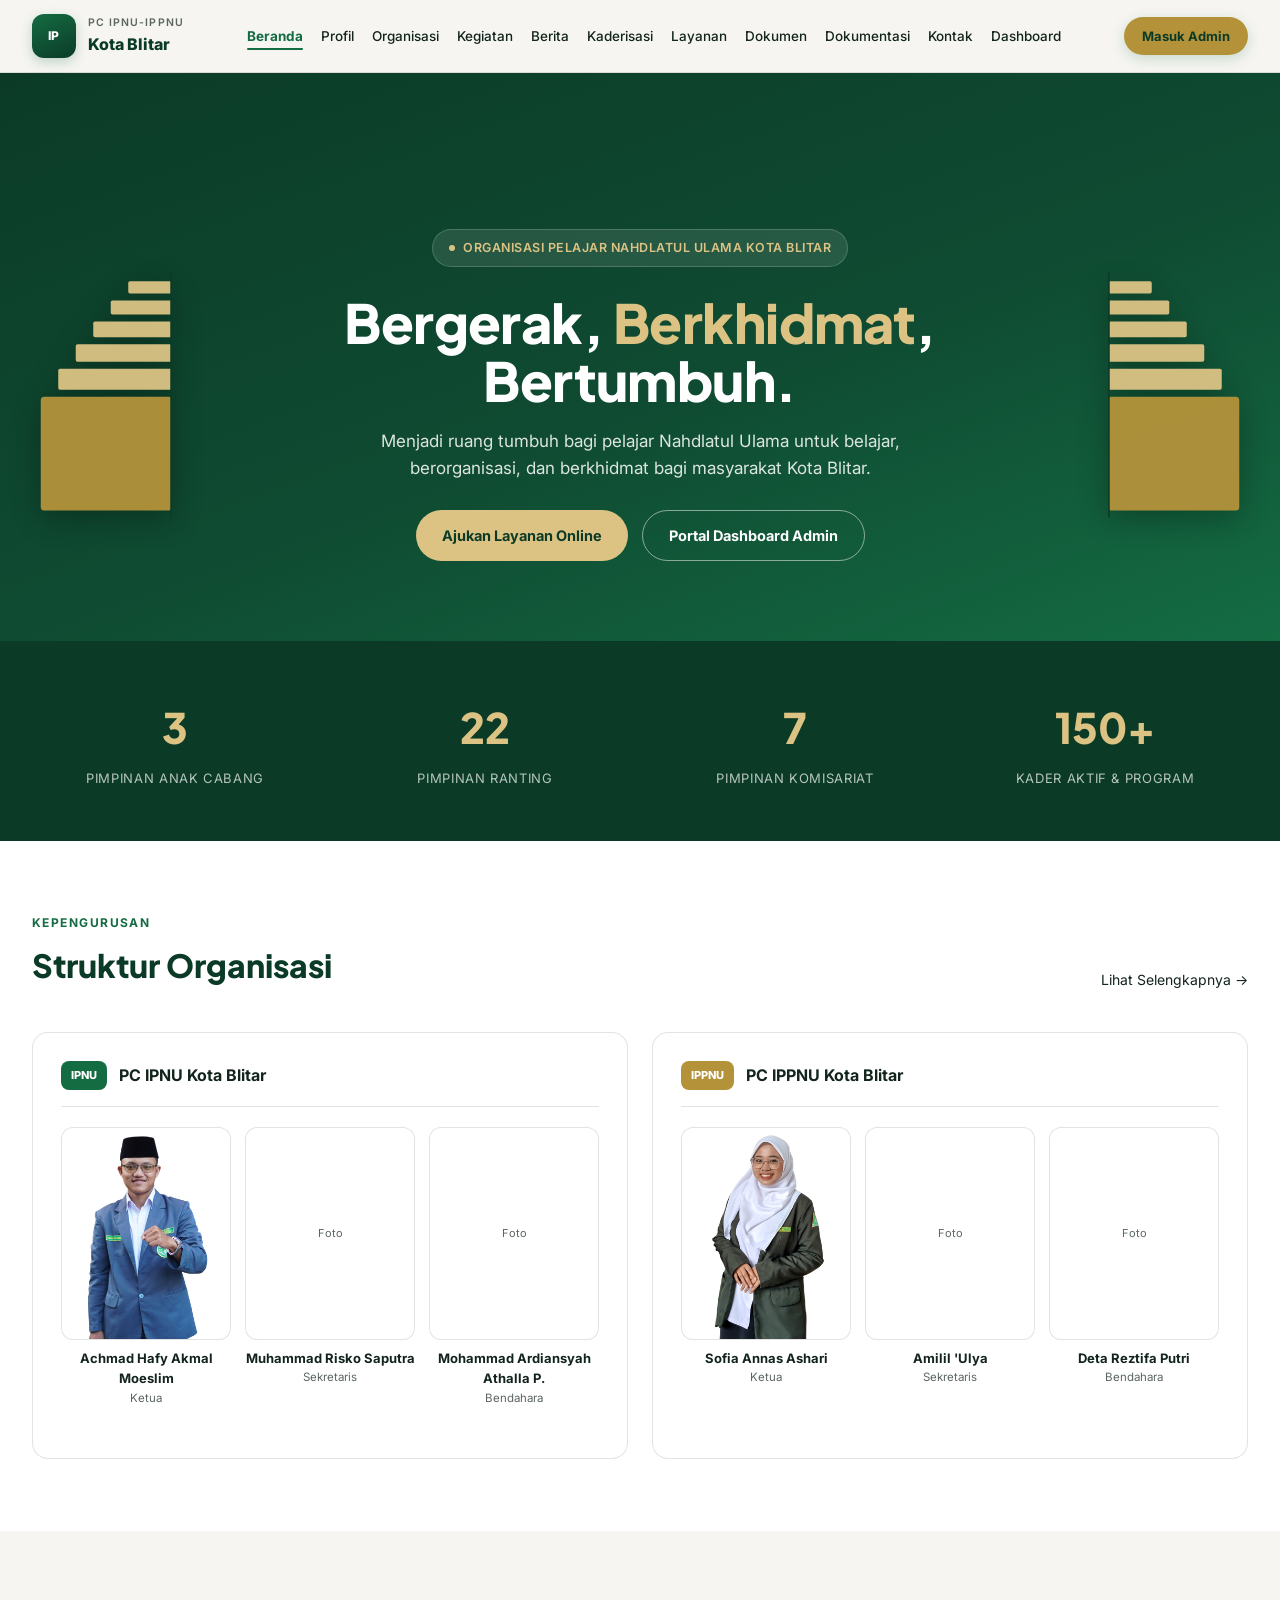
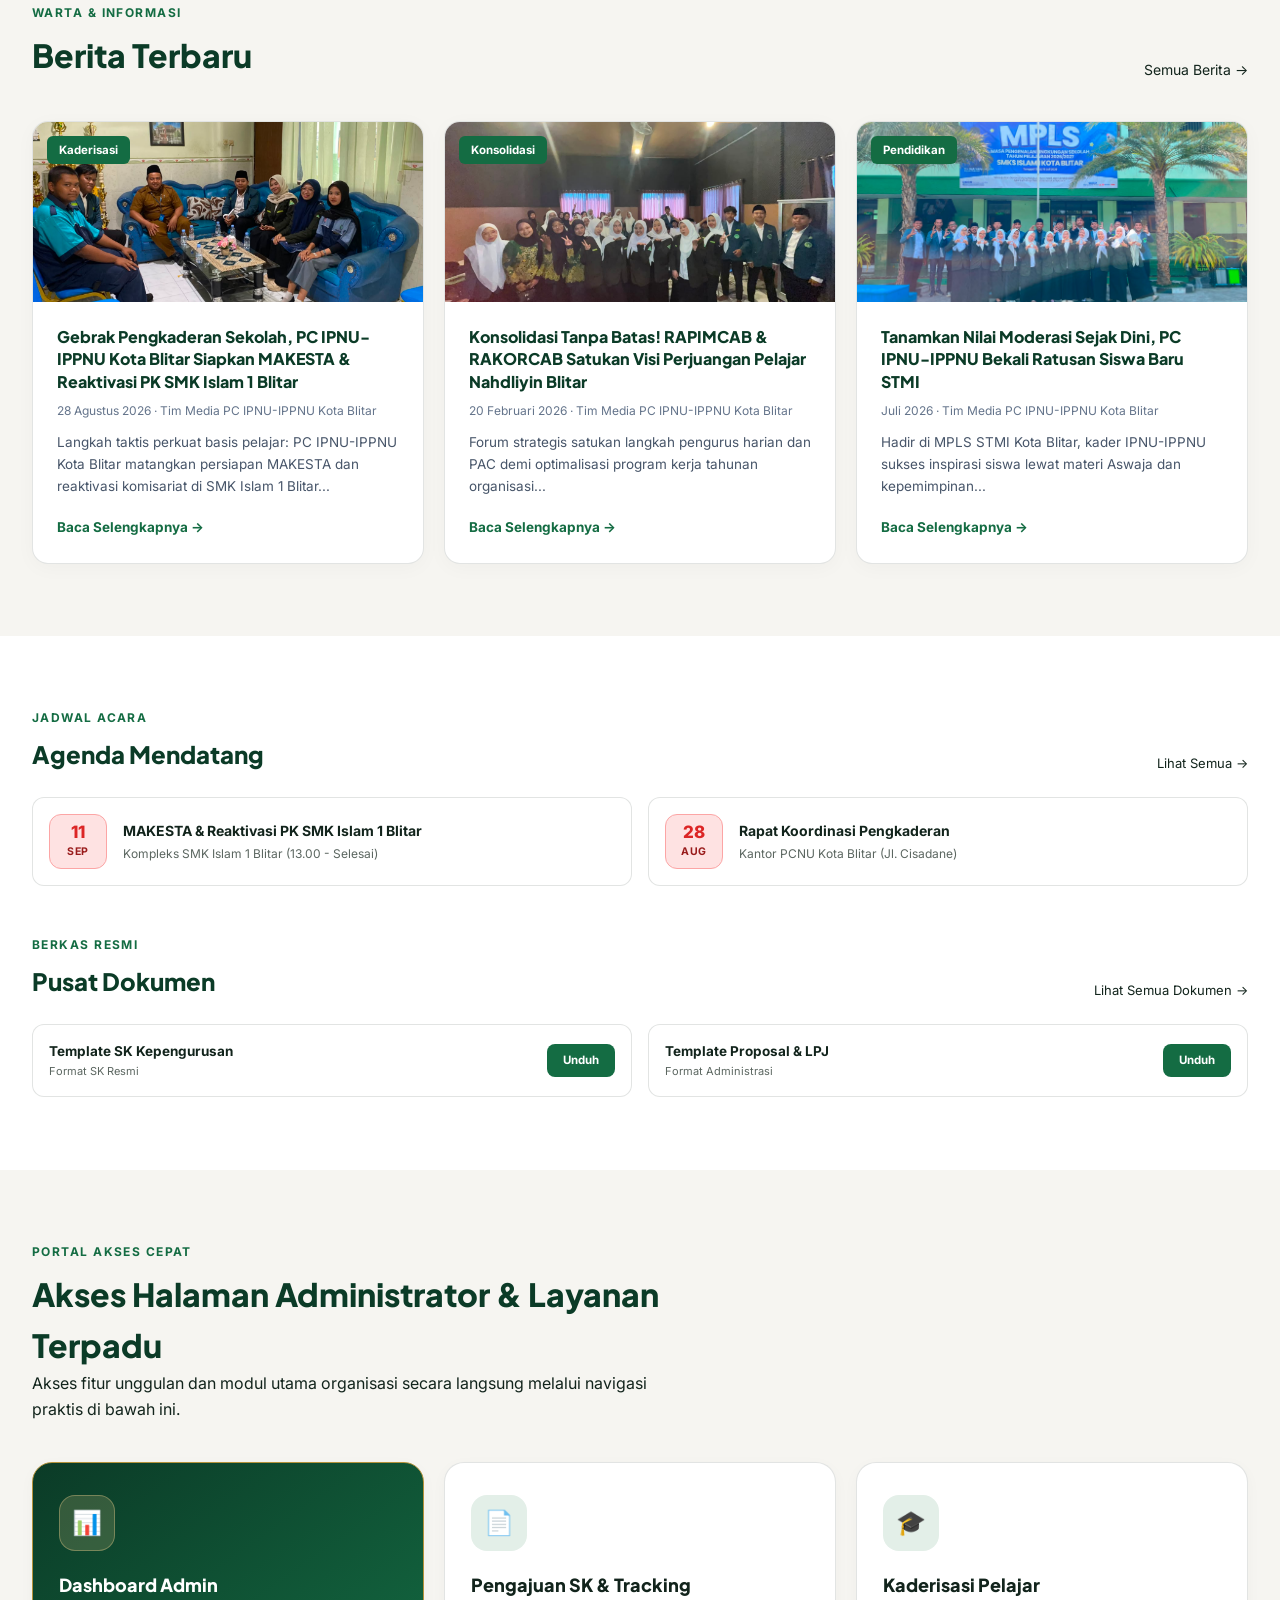
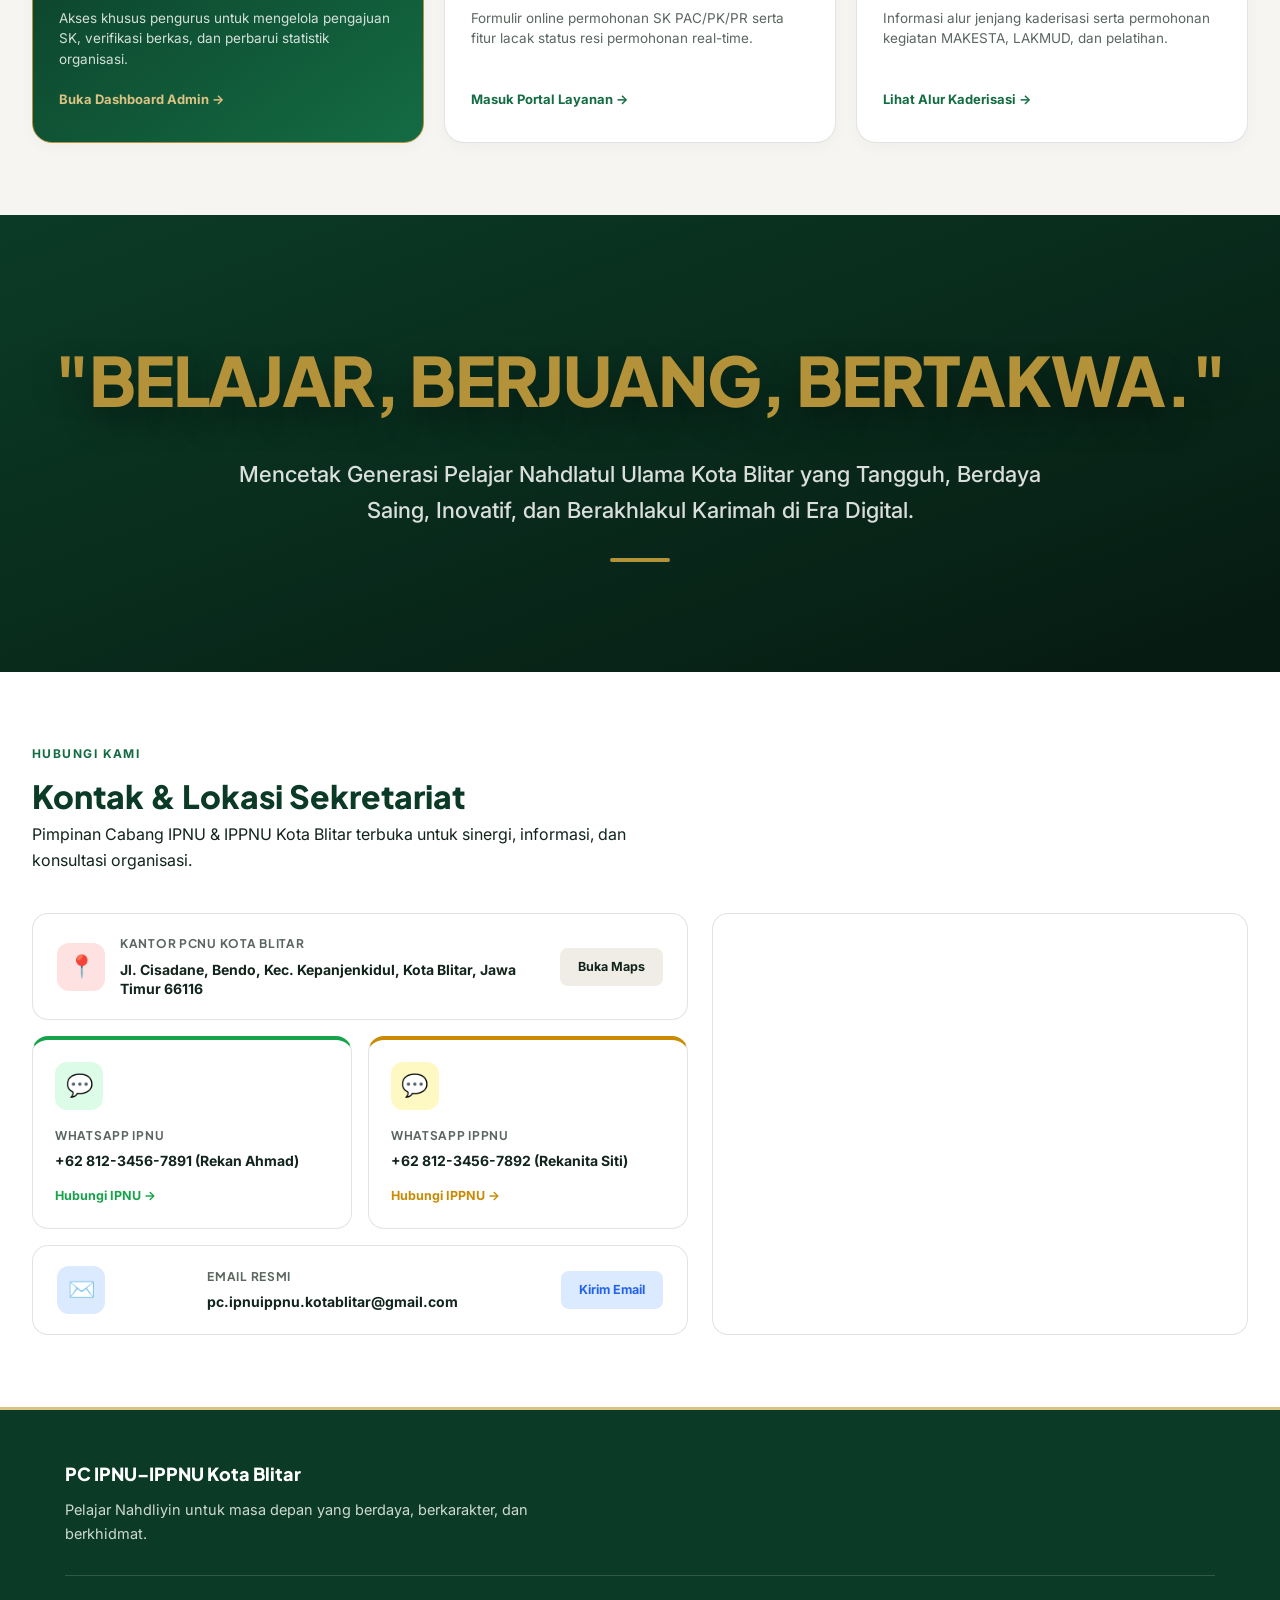
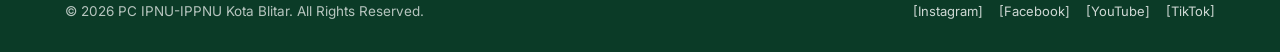
==== commit 25accc89: "Update print statement from 'Hello' to 'Goodbye'" ====
--- a/index.html
+++ b/index.html
@@ -349,16 +349,72 @@
   .footer-sosmed a { color: rgba(255, 255, 255, 0.8); text-decoration: none; font-size: 13px; transition: color 0.2s ease; }
   .footer-sosmed a:hover { color: #DCC384; }
 
-  @media (max-width: 980px) {
-    .hero-twin-wrap { flex-direction: column; }
-    .gapura-svg { width: 100px; }
-    .modern-contact-wrapper { grid-template-columns: 1fr; }
-    .footer-bottom { flex-direction: column; gap: 16px; text-align: center; }
-  }
-  @media (max-width: 640px) {
-    .modern-contact-cards { grid-template-columns: 1fr; }
-    .contact-card-dash.full { flex-direction: column; align-items: flex-start; gap: 12px; }
-    .btn-maps-fix { width: 100%; }
+  /* PENYESUAIAN UKURAN AGAR PROPORTIONAL & PAS DI HP */
+  @media (max-width: 900px) {
+    .nav-toggle {
+      display: block !important;
+      background: none;
+      border: none;
+      color: #FFFFFF;
+      font-size: 24px;
+      cursor: pointer;
+    }
+    .nav-links {
+      display: none;
+      position: absolute;
+      top: 100%;
+      left: 0;
+      width: 100%;
+      background: #0B3B27;
+      flex-direction: column;
+      padding: 15px 0;
+      gap: 10px;
+      text-align: center;
+      box-shadow: 0 10px 20px rgba(0,0,0,0.2);
+      z-index: 1000;
+    }
+    .nav-links a {
+      font-size: 13px !important;
+    }
+    .nav-links.show {
+      display: flex !important;
+    }
+    
+    /* Ukuran Hero & Teks di HP dikecilkan agar pas */
+    .hero-twin-wrap { flex-direction: column; padding: 25px 15px 30px; gap: 10px; }
+    .gapura-svg { display: none; }
+    .hero-text-center h1 { font-size: 24px !important; line-height: 1.3 !important; }
+    .hero-text-center .lead { font-size: 13px !important; margin-top: 10px !important; }
+    .hero-actions .btn { padding: 8px 16px !important; font-size: 12px !important; }
+
+    /* Ukuran section, padding, dan jarak */
+    .section { padding: 35px 0 !important; }
+    .wrap { padding-left: 15px !important; padding-right: 15px !important; }
+    .section-head h2 { font-size: 20px !important; }
+    .section-eyebrow { font-size: 11px !important; }
+
+    /* Statistik & Kolom */
+    .stats-grid { grid-template-columns: repeat(2, 1fr) !important; gap: 10px !important; }
+    .stat-num { font-size: 22px !important; }
+    .stat-label { font-size: 11px !important; }
+    
+    /* Kartu Grid */
+    .card-grid-3 { grid-template-columns: 1fr !important; gap: 16px !important; }
+    .quick-card-pro { padding: 22px 18px !important; }
+    .quick-card-pro h3 { font-size: 16px !important; }
+    .quick-card-pro p { font-size: 12.5px !important; }
+    .quick-icon-pro { width: 44px !important; height: 44px !important; font-size: 20px !important; margin-bottom: 14px !important; }
+
+    /* Kontak & Slogan */
+    .modern-contact-wrapper { grid-template-columns: 1fr !important; gap: 16px !important; }
+    .modern-contact-cards { grid-template-columns: 1fr !important; gap: 12px !important; }
+    .contact-card-dash.full { flex-direction: column; align-items: flex-start; gap: 10px; padding: 16px !important; }
+    .btn-maps-fix { width: 100% !important; }
+    .quote-band-epic { padding: 50px 15px !important; }
+    .quote-band-epic h2 { font-size: 24px !important; margin-bottom: 14px !important; }
+    .quote-band-epic p { font-size: 13px !important; }
+
+    .footer-bottom { flex-direction: column; gap: 12px; text-align: center; font-size: 12px !important; }
   }
 </style>
 </head>
@@ -388,7 +444,7 @@
       <li><a href="dashboard.html">Dashboard</a></li>
     </ul>
     <a href="dashboard.html" class="nav-cta" style="background: var(--gold); color: var(--green-900);">Masuk Admin</a>
-    <button class="nav-toggle" id="navToggle">☰</button>
+    <button class="nav-toggle" id="navToggle" style="display: none;">☰</button>
   </div>
 </nav>
 
@@ -409,7 +465,7 @@
       <!-- TEKS HERO -->
       <div class="hero-text-center">
         <div class="eyebrow-pill"><span class="dot"></span> ORGANISASI PELAJAR NAHDLATUL ULAMA KOTA BLITAR</div>
-        <h1 style="font-size: clamp(32px, 4.5vw, 52px);">Bergerak, <span>Berkhidmat</span>,<br>Bertumbuh.</h1>
+        <h1>Bergerak, <span>Berkhidmat</span>,<br>Bertumbuh.</h1>
         <p class="lead" style="margin: 18px auto 0; max-width: 580px;">Menjadi ruang tumbuh bagi pelajar Nahdlatul Ulama untuk belajar, berorganisasi, dan berkhidmat bagi masyarakat Kota Blitar.</p>
         <div class="hero-actions" style="justify-content: center; margin-top: 28px;">
           <a href="layanan.html" class="btn btn-gold">Ajukan Layanan Online</a>
@@ -520,7 +576,7 @@
   </div>
 </section>
 
-<!-- PREVIEW BERITA TERBARU (DISAMAKAN DENGAN HALAMAN BERITA) -->
+<!-- PREVIEW BERITA TERBARU -->
 <section class="section">
   <div class="wrap">
     <div class="section-head flex-head">
@@ -532,7 +588,7 @@
     </div>
     
     <div class="card-grid-3">
-      <!-- Berita 1 (Rencana MAKESTA dan Reaktivasi PK SMK Islam 1 Blitar - audiensiatmi.jpeg) -->
+      <!-- Berita 1 -->
       <article class="news-card-pro">
         <div class="news-thumb-pro">
           <span class="news-tag-pro">Kaderisasi</span>
@@ -546,7 +602,7 @@
         </div>
       </article>
 
-      <!-- Berita 2 (RAPIMCAB & RAKORCAB - rapimrakor.jpeg) -->
+      <!-- Berita 2 -->
       <article class="news-card-pro">
         <div class="news-thumb-pro">
           <span class="news-tag-pro">Konsolidasi</span>
@@ -560,7 +616,7 @@
         </div>
       </article>
 
-      <!-- Berita 3 (MPLS STMI - mplstmi.jpeg) -->
+      <!-- Berita 3 -->
       <article class="news-card-pro">
         <div class="news-thumb-pro">
           <span class="news-tag-pro">Pendidikan</span>
@@ -590,7 +646,7 @@
         </div>
         <a href="kegiatan.html" class="link-more" style="font-size: 13px;">Lihat Semua →</a>
       </div>
-      <div style="display: grid; grid-template-columns: repeat(2, 1fr); gap: 16px;">
+      <div style="display: grid; grid-template-columns: repeat(auto-fit, minmax(280px, 1fr)); gap: 16px;">
         <div class="agenda-card" style="padding: 16px; display: flex; align-items: center; gap: 16px; background:#fff; border-radius:12px; border:1px solid var(--line);">
           <div class="agenda-date-badge">
             <div class="d">11</div>
@@ -624,7 +680,7 @@
         </div>
         <a href="dokumen.html" class="link-more" style="font-size: 13px;">Lihat Semua Dokumen →</a>
       </div>
-      <div style="display: grid; grid-template-columns: repeat(2, 1fr); gap: 16px;">
+      <div style="display: grid; grid-template-columns: repeat(auto-fit, minmax(280px, 1fr)); gap: 16px;">
         <div class="doc-row" style="padding: 16px; display: flex; align-items: center; justify-content: space-between; background:#fff; border-radius:12px; border:1px solid var(--line);">
           <div>
             <div class="name" style="font-size:13.5px; font-weight: 700;">Template SK Kepengurusan</div>
@@ -704,7 +760,7 @@
     <div class="modern-contact-wrapper">
       <div class="modern-contact-cards">
         
-        <!-- ALAMAT KANTOR PCNU KOTA BLITAR (JL. CISADANE) -->
+        <!-- ALAMAT KANTOR PCNU KOTA BLITAR -->
         <div class="contact-card-dash full">
           <div class="ic-wrap" style="background:#FEE2E2; color:#DC2626;">📍</div>
           <div>
@@ -742,7 +798,7 @@
 
       </div>
       
-      <!-- KARTU EMBED MAPS KANTOR PCNU JL. CISADANE -->
+      <!-- KARTU EMBED MAPS -->
       <div class="map-card-dash">
         <iframe loading="lazy" referrerpolicy="no-referrer-when-downgrade" src="https://www.google.com/maps?q=Kantor+PCNU+Kota+Blitar+Jl.+Cisadane+Bendo+Kepanjenkidul+Blitar&output=embed"></iframe>
       </div>
@@ -768,5 +824,17 @@
 </footer>
 
 <script src="script.js"></script>
+<script>
+  // Script interaktif untuk tombol menu hamburger di HP
+  document.addEventListener("DOMContentLoaded", () => {
+    const navToggle = document.getElementById("navToggle");
+    const navLinks = document.getElementById("navLinks");
+    if (navToggle && navLinks) {
+      navToggle.addEventListener("click", () => {
+        navLinks.classList.toggle("show");
+      });
+    }
+  });
+</script>
 </body>
 </html>
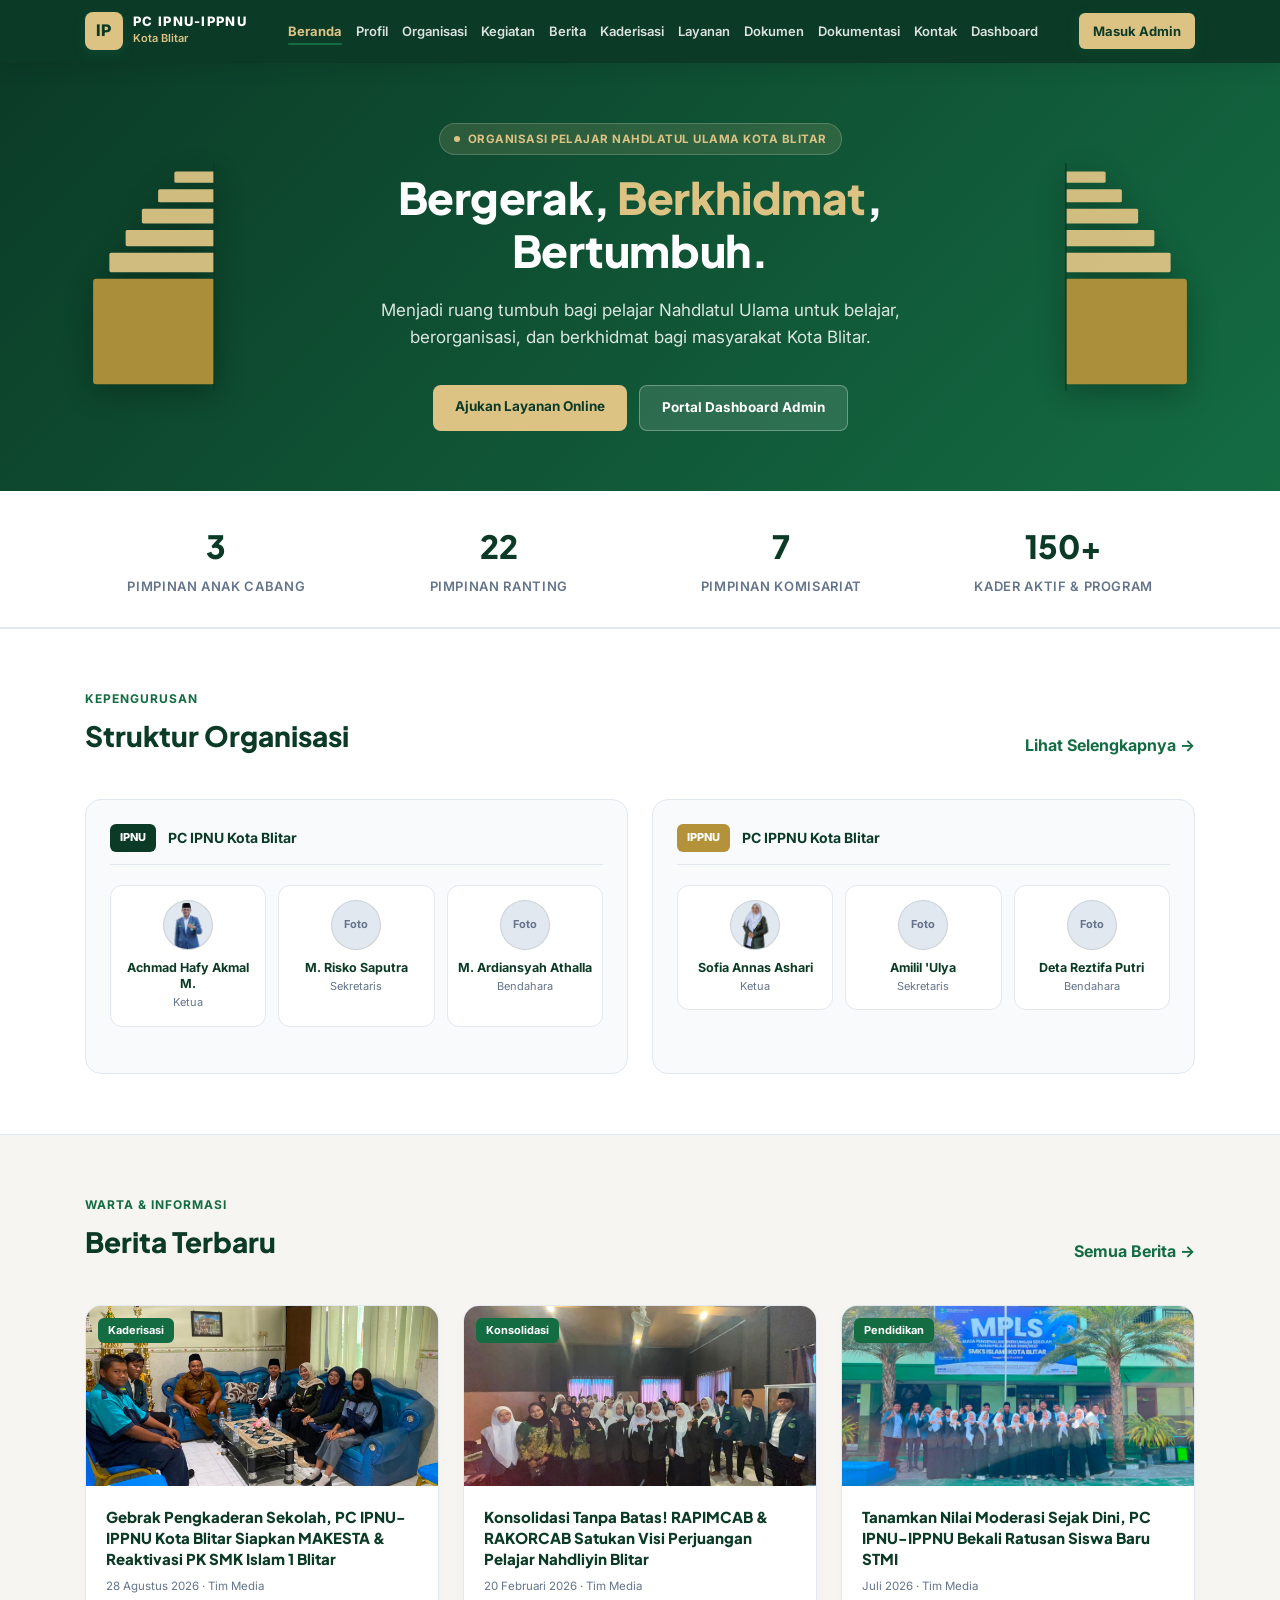
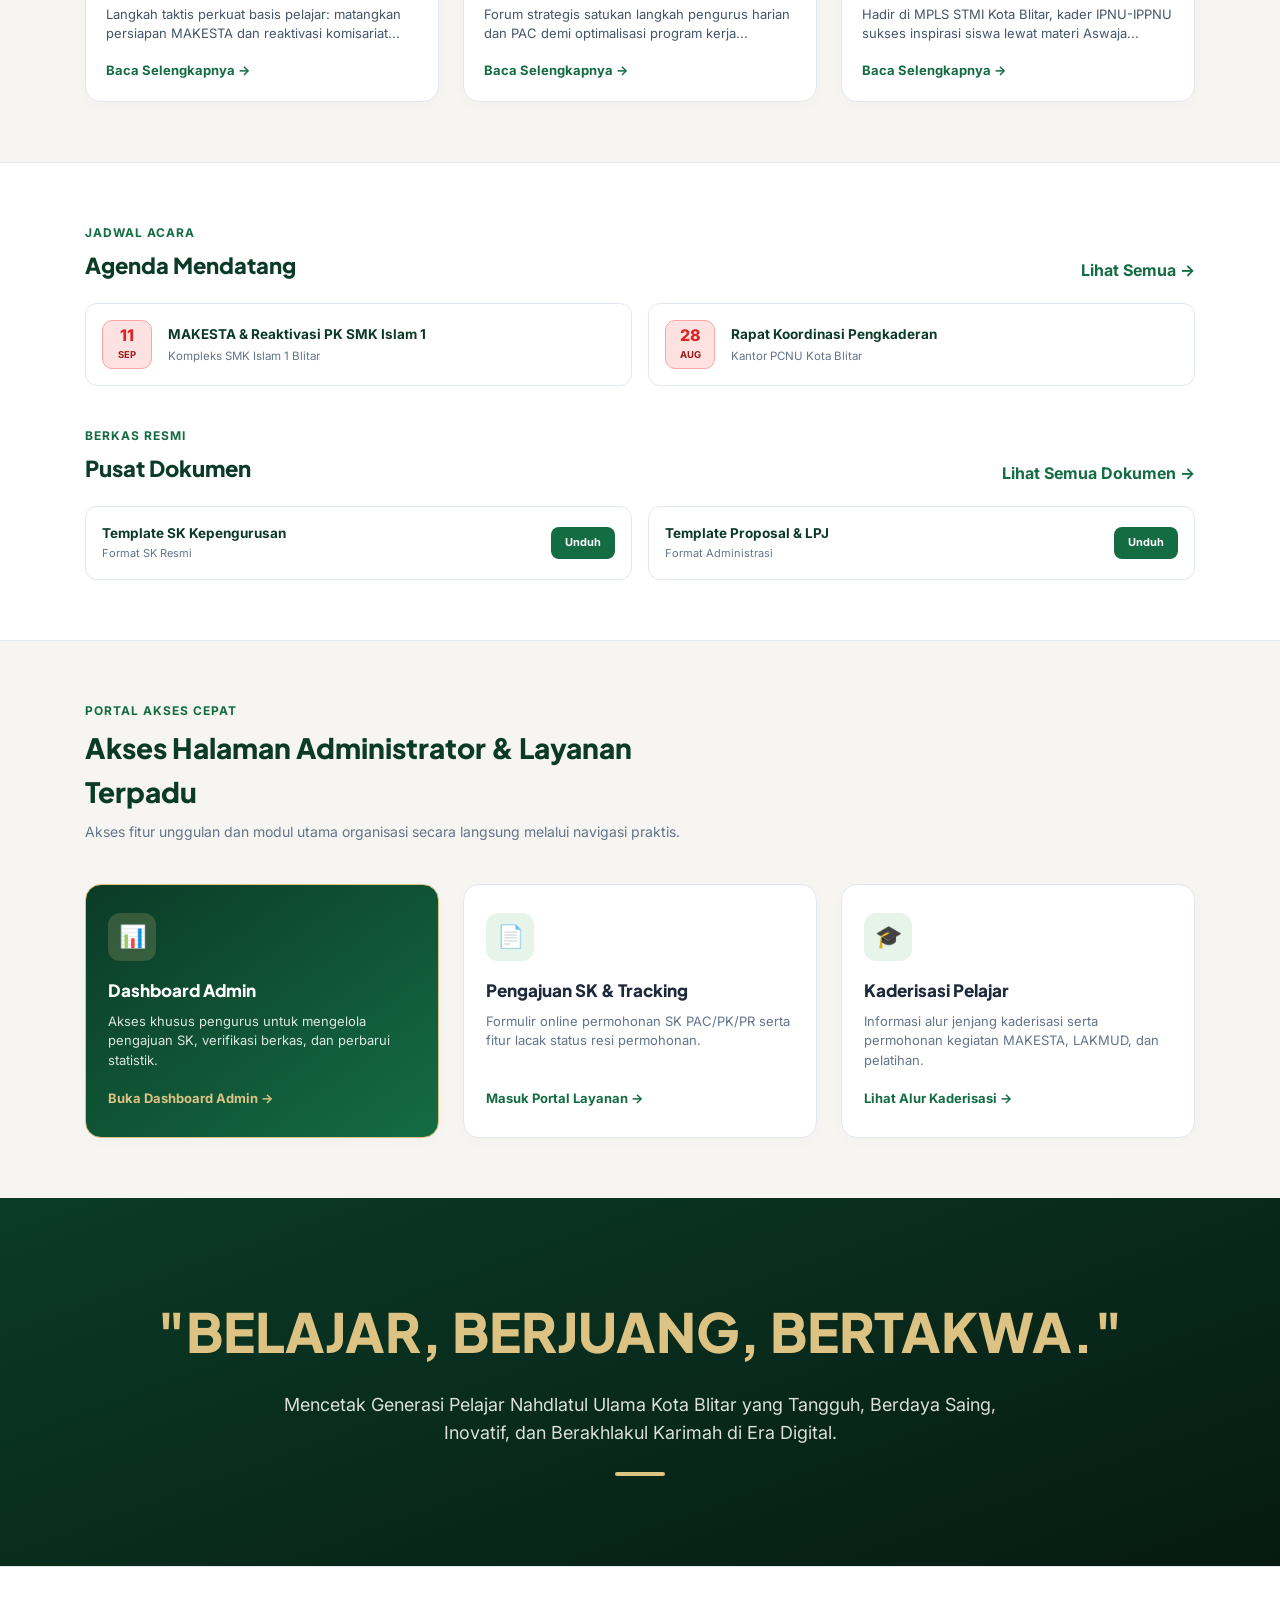
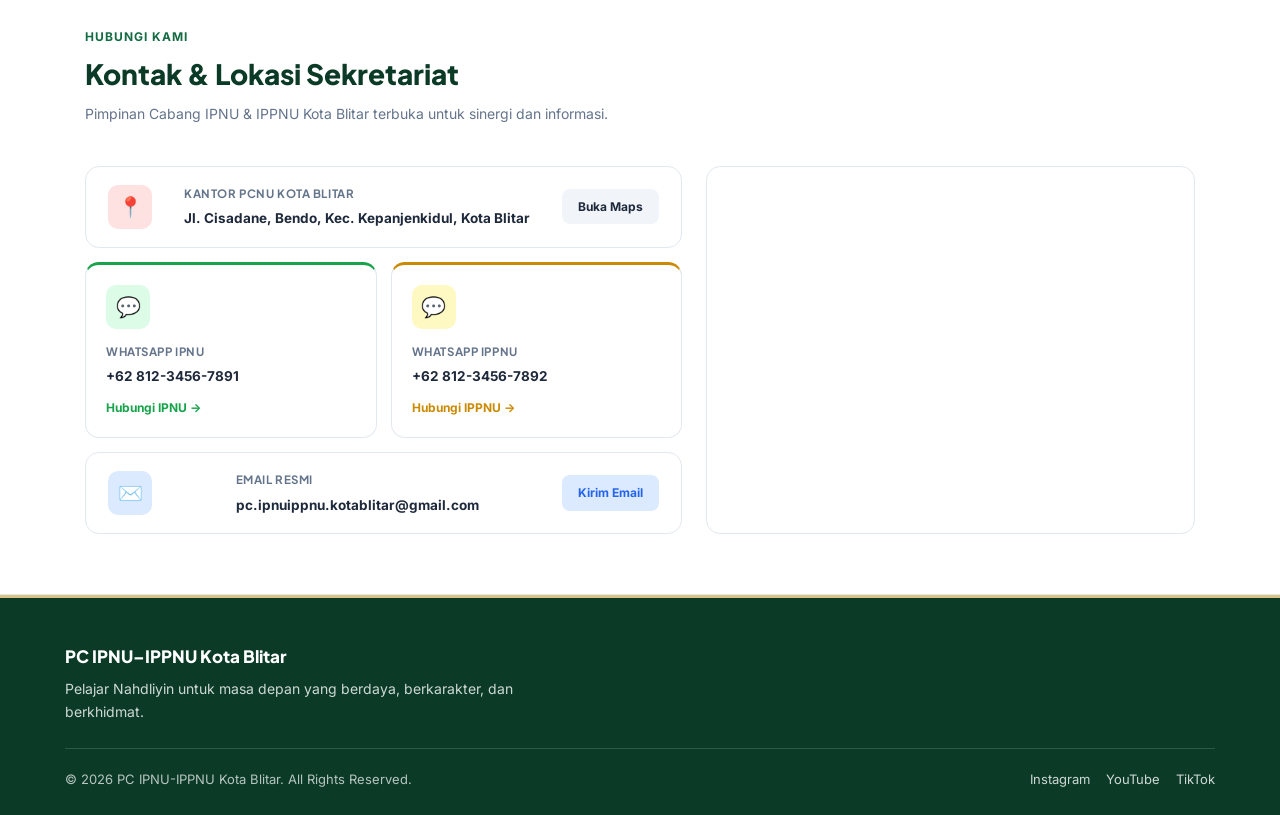
==== commit 6b8f5869: "ui/ux" ====
--- a/index.html
+++ b/index.html
@@ -7,13 +7,108 @@
 <link href="https://fonts.googleapis.com/css2?family=Plus+Jakarta+Sans:wght@600;700;800&family=Inter:wght@400;500;600&display=swap" rel="stylesheet">
 <link rel="stylesheet" href="style.css">
 <style>
+  /* RESET & BASE FLUID SETTINGS */
+  * { box-sizing: border-box; }
+  body {
+    margin: 0;
+    padding: 0;
+    font-family: 'Inter', sans-serif;
+    color: var(--ink, #1E293B);
+    background-color: var(--paper, #F8FAFC);
+    overflow-x: hidden;
+  }
+
+  /* WRAPPER UTAMA */
+  .wrap {
+    max-width: 1150px;
+    margin: 0 auto;
+    width: 100%;
+    padding-left: 20px;
+    padding-right: 20px;
+  }
+
+  /* NAVIGASI UTAMA DESKTOP & MOBILE */
+  .site-nav {
+    background: #0B3B27;
+    position: sticky;
+    top: 0;
+    z-index: 1000;
+    box-shadow: 0 4px 20px rgba(0,0,0,0.1);
+  }
+  .nav-inner {
+    max-width: 1150px;
+    margin: 0 auto;
+    padding: 12px 20px;
+    display: flex;
+    align-items: center;
+    justify-content: space-between;
+  }
+  .brand {
+    display: flex;
+    align-items: center;
+    gap: 10px;
+    text-decoration: none;
+  }
+  .brand-mark {
+    width: 38px; height: 38px;
+    background: #DCC384;
+    color: #0B3B27;
+    font-weight: 800;
+    border-radius: 8px;
+    display: flex; align-items: center; justify-content: center;
+    font-size: 16px;
+  }
+  .brand-text .t1 { font-size: 13px; font-weight: 800; color: #FFFFFF; line-height: 1.2; }
+  .brand-text .t2 { font-size: 11px; color: #DCC384; font-weight: 600; }
+
+  .nav-links {
+    display: flex;
+    gap: 14px;
+    list-style: none;
+    margin: 0;
+    padding: 0;
+    align-items: center;
+  }
+  .nav-links a {
+    color: rgba(255,255,255,0.85);
+    text-decoration: none;
+    font-size: 13px;
+    font-weight: 600;
+    transition: color 0.2s;
+  }
+  .nav-links a:hover, .nav-links a.active {
+    color: #DCC384;
+  }
+  .nav-cta {
+    background: #DCC384;
+    color: #0B3B27;
+    padding: 8px 14px;
+    border-radius: 6px;
+    font-size: 13px;
+    font-weight: 700;
+    text-decoration: none;
+  }
+  .nav-toggle {
+    display: none;
+    background: none;
+    border: none;
+    color: #FFFFFF;
+    font-size: 28px;
+    cursor: pointer;
+    padding: 4px;
+  }
+
   /* HERO DUA GAPURA BENTAR EMAS */
+  .hero {
+    background: linear-gradient(135deg, #0B3B27, #146C43);
+    color: #FFFFFF;
+    padding: 60px 0;
+  }
   .hero-twin-wrap {
     display: flex;
     align-items: center;
     justify-content: space-between;
     gap: 20px;
-    padding: 60px 0 80px;
   }
   .hero-text-center {
     flex: 1;
@@ -21,344 +116,159 @@
     z-index: 2;
   }
   .gapura-svg {
-    width: 140px;
+    width: 130px;
     height: auto;
     flex-shrink: 0;
     filter: drop-shadow(0 8px 16px rgba(0,0,0,0.3));
     opacity: 0.95;
   }
-  .gapura-svg.flip {
-    transform: scaleX(-1);
-  }
-
-  /* KARTU BERITA STYLE MODERN */
-  .news-card-pro {
-    background: #FFFFFF;
-    border: 1px solid var(--line);
-    border-radius: 16px;
-    overflow: hidden;
-    display: flex;
-    flex-direction: column;
-    justify-content: space-between;
-    transition: transform 0.3s ease, box-shadow 0.3s ease;
-    box-shadow: 0 4px 20px rgba(0,0,0,0.03);
-    height: 100%;
-  }
-  .news-card-pro:hover {
-    transform: translateY(-6px);
-    box-shadow: 0 16px 32px rgba(11, 59, 39, 0.1);
-    border-color: rgba(20, 108, 67, 0.3);
-  }
-  .news-thumb-pro {
-    position: relative;
-    height: 180px;
-    background: #0B3B27;
-    overflow: hidden;
-  }
-  .news-thumb-pro img {
-    width: 100%;
-    height: 100%;
-    object-fit: cover;
-    transition: transform 0.4s ease;
-  }
-  .news-card-pro:hover .news-thumb-pro img {
-    transform: scale(1.05);
-  }
-  .news-tag-pro {
-    position: absolute;
-    top: 14px;
-    left: 14px;
-    background: #146C43;
-    color: #FFFFFF;
-    padding: 5px 12px;
-    border-radius: 6px;
+  .gapura-svg.flip { transform: scaleX(-1); }
+
+  .eyebrow-pill {
+    display: inline-flex;
+    align-items: center;
+    gap: 8px;
+    background: rgba(220, 195, 132, 0.15);
+    color: #DCC384;
+    padding: 6px 14px;
+    border-radius: 20px;
     font-size: 11.5px;
     font-weight: 700;
-    z-index: 2;
-  }
-  .news-body-pro {
-    padding: 24px;
+    margin-bottom: 16px;
+    letter-spacing: 0.5px;
+  }
+  .eyebrow-pill .dot { width: 6px; height: 6px; background: #DCC384; border-radius: 50%; }
+
+  .hero-text-center h1 {
+    font-size: 44px;
+    font-weight: 800;
+    line-height: 1.2;
+    margin: 0 0 16px 0;
+  }
+  .hero-text-center h1 span { color: #DCC384; }
+  .hero-text-center .lead {
+    font-size: 16px;
+    color: rgba(255,255,255,0.85);
+    max-width: 580px;
+    margin: 0 auto 24px auto;
+    line-height: 1.6;
+  }
+  .hero-actions {
     display: flex;
-    flex-direction: column;
-    flex: 1;
-  }
-  .news-title-pro {
-    font-size: 16px;
-    font-weight: 800;
-    color: #0B3B27;
-    margin-bottom: 8px;
-    line-height: 1.4;
-  }
-  .news-meta-pro {
-    font-size: 12px;
-    color: #64748B;
-    margin-bottom: 12px;
-  }
-  .news-excerpt-pro {
+    gap: 12px;
+    justify-content: center;
+    flex-wrap: wrap;
+  }
+  .btn {
+    padding: 11px 22px;
+    border-radius: 8px;
+    font-weight: 700;
     font-size: 13.5px;
-    color: #475569;
-    line-height: 1.6;
-    margin-bottom: 20px;
-    flex: 1;
-  }
-  .news-action-link {
-    font-size: 13.5px;
-    font-weight: 700;
-    color: #146C43;
     text-decoration: none;
-    display: inline-flex;
-    align-items: center;
-    gap: 6px;
-    margin-top: auto;
-    transition: gap 0.25s ease;
-  }
-  .news-action-link:hover {
-    gap: 10px;
-    color: #0B3B27;
-  }
-
-  /* PORTAL AKSES CEPAT KEREN & MODERN */
-  .quick-card-pro {
-    position: relative;
+    display: inline-block;
+    transition: all 0.2s;
+  }
+  .btn-gold { background: #DCC384; color: #0B3B27; }
+  .btn-outline { background: rgba(255,255,255,0.12); color: #FFFFFF; border: 1px solid rgba(255,255,255,0.3); }
+
+  /* STATISTIK */
+  .stats-band {
     background: #FFFFFF;
-    border: 1px solid var(--line);
-    border-radius: 20px;
-    padding: 32px 26px;
-    text-decoration: none;
-    color: var(--ink);
-    display: flex;
-    flex-direction: column;
-    justify-content: space-between;
-    overflow: hidden;
-    transition: all 0.35s cubic-bezier(0.16, 1, 0.3, 1) !important;
-    box-shadow: 0 4px 15px rgba(0,0,0,0.03);
-  }
-  .quick-card-pro::before {
-    content: "";
-    position: absolute;
-    top: 0; left: 0; right: 0; height: 4px;
-    background: transparent;
-    transition: background 0.3s ease;
-  }
-  .quick-card-pro:hover {
-    transform: translateY(-8px) scale(1.02) !important;
-    box-shadow: 0 20px 40px rgba(11, 59, 39, 0.12) !important;
-    border-color: rgba(20, 108, 67, 0.3) !important;
-  }
-  .quick-card-pro:hover::before {
-    background: linear-gradient(90deg, var(--green-700), var(--gold));
-  }
-  .quick-card-pro.featured {
-    background: linear-gradient(145deg, #0B3B27, #146C43);
-    color: #FFFFFF !important;
-    border: 1px solid var(--gold);
-  }
-  .quick-card-pro.featured .quick-icon-pro {
-    background: rgba(220, 195, 132, 0.2);
-    color: var(--gold-soft);
-    border: 1px solid rgba(220, 195, 132, 0.4);
-  }
-  .quick-card-pro.featured p {
-    color: rgba(255, 255, 255, 0.82) !important;
-  }
-  .quick-icon-pro {
-    width: 56px; height: 56px;
-    border-radius: 16px;
-    background: var(--green-100);
-    display: flex; align-items: center; justify-content: center;
-    font-size: 24px;
-    margin-bottom: 20px;
-    color: var(--green-700);
-    transition: transform 0.3s ease;
-  }
-  .quick-card-pro:hover .quick-icon-pro {
-    transform: scale(1.1) rotate(-4deg);
-  }
-  .quick-card-pro h3 {
-    font-size: 18px; font-weight: 800; margin-bottom: 8px;
-  }
-  .quick-card-pro p {
-    font-size: 13.5px; color: var(--muted); line-height: 1.5;
-  }
-  .quick-card-arrow {
-    margin-top: 20px;
-    font-size: 13px;
-    font-weight: 700;
-    color: var(--green-700);
-    display: inline-flex;
-    align-items: center;
-    gap: 6px;
-    transition: gap 0.25s ease;
-  }
-  .quick-card-pro.featured .quick-card-arrow {
-    color: var(--gold-soft);
-  }
-  .quick-card-pro:hover .quick-card-arrow {
-    gap: 10px;
-  }
-
-  /* KOTAK TANGGAL AGENDA */
-  .agenda-date-badge {
-    width: 58px;
-    padding: 8px 0;
-    flex-shrink: 0;
-    background: #FEE2E2;
-    border: 1px solid #FCA5A5;
-    border-radius: 12px;
+    border-bottom: 1px solid #E2E8F0;
+    padding: 30px 0;
+  }
+  .stats-grid {
+    display: grid;
+    grid-template-columns: repeat(4, 1fr);
+    gap: 20px;
     text-align: center;
-    display: flex;
-    flex-direction: column;
-    align-items: center;
-    justify-content: center;
-  }
-  .agenda-date-badge .d { font-size: 17px; font-weight: 800; color: #DC2626; line-height: 1.1; }
-  .agenda-date-badge .m { font-size: 10.5px; font-weight: 700; color: #991B1B; letter-spacing: 0.05em; text-transform: uppercase; margin-top: 2px; }
-
-  /* KONTAK DASHBOARD & CTA ACTION */
-  .modern-contact-wrapper {
-    display: grid;
-    grid-template-columns: 1.1fr 0.9fr;
-    gap: 24px;
-  }
-  .modern-contact-cards {
-    display: grid;
-    grid-template-columns: 1fr 1fr;
-    gap: 16px;
-  }
-  .contact-card-dash {
-    background: #FFFFFF;
-    border: 1px solid var(--line);
-    border-radius: 16px;
-    padding: 22px;
-    text-decoration: none;
-    transition: transform 0.25s ease, box-shadow 0.25s ease, border-color 0.25s ease;
-    display: flex;
-    flex-direction: column;
-    align-items: flex-start;
-    height: 100%;
-  }
-  .contact-card-dash:hover {
-    transform: translateY(-4px);
-    box-shadow: 0 12px 24px rgba(11, 59, 39, 0.08);
-    border-color: var(--green-600);
-  }
-  .contact-card-dash .ic-wrap {
-    width: 48px; height: 48px;
-    border-radius: 12px;
-    background: var(--green-100);
-    color: var(--green-700);
-    display: flex; align-items: center; justify-content: center;
-    font-size: 22px;
-    margin-bottom: 16px;
-  }
-  .contact-card-dash h4 {
-    font-size: 12px;
-    color: var(--muted);
-    text-transform: uppercase;
-    letter-spacing: .06em;
-    margin-bottom: 6px;
-  }
-  .contact-card-dash p {
-    font-size: 14px;
-    font-weight: 700;
-    color: var(--ink);
-    line-height: 1.4;
-    word-break: break-word;
-  }
-  .card-cta-link {
-    margin-top: auto;
-    padding-top: 15px;
-    font-size: 12.5px;
-    font-weight: 700;
-    display: flex;
-    align-items: center;
-    gap: 6px;
-    transition: gap 0.3s ease;
-  }
-  .contact-card-dash:hover .card-cta-link { gap: 10px; }
-  .contact-card-dash.full {
-    grid-column: 1 / -1;
-    display: flex;
-    flex-direction: row;
-    align-items: center;
-    justify-content: space-between;
-    gap: 15px;
-    padding: 20px 24px;
-  }
+  }
+  .stat-num { font-size: 32px; font-weight: 800; color: #0B3B27; }
+  .stat-label { font-size: 13px; color: #64748B; font-weight: 600; margin-top: 4px; }
+
+  /* SECTION UMUM */
+  .section { padding: 60px 0; }
+  .section.alt { background: #FFFFFF; border-top: 1px solid #E2E8F0; border-bottom: 1px solid #E2E8F0; }
+  .section-head { margin-bottom: 40px; }
+  .section-head.flex-head { display: flex; align-items: flex-end; justify-content: space-between; }
+  .section-eyebrow { font-size: 12px; font-weight: 700; color: #146C43; text-transform: uppercase; margin-bottom: 6px; letter-spacing: 1px; }
+  .section-head h2 { font-size: 28px; font-weight: 800; color: #0B3B27; margin: 0; }
+  .link-more { color: #146C43; font-weight: 700; text-decoration: none; display: inline-flex; align-items: center; gap: 4px; }
+
+  /* STRUKTUR ORGANISASI */
+  .struktur-grid { display: grid; grid-template-columns: 1fr 1fr; gap: 24px; }
+  .struktur-col { background: #F8FAFC; border: 1px solid #E2E8F0; border-radius: 16px; padding: 24px; }
+  .struktur-col-head { display: flex; align-items: center; gap: 12px; margin-bottom: 20px; padding-bottom: 12px; border-bottom: 1px solid #E2E8F0; }
+  .people-grid { display: grid; grid-template-columns: repeat(3, 1fr); gap: 12px; }
+  .person-card { background: #FFFFFF; border: 1px solid #E2E8F0; border-radius: 12px; padding: 14px 10px; text-align: center; }
+  .person-card .avatar { width: 50px; height: 50px; border-radius: 50%; background: #E2E8F0; margin: 0 auto 10px auto; display: flex; align-items: center; justify-content: center; font-size: 11px; font-weight: 700; color: #64748B; overflow: hidden; }
+  .person-card .avatar img { width: 100%; height: 100%; object-fit: cover; }
+  .person-name { font-size: 12.5px; font-weight: 700; color: #0B3B27; line-height: 1.3; }
+  .person-role { font-size: 11px; color: #64748B; margin-top: 2px; }
+
+  /* KARTU BERITA */
+  .card-grid-3 { display: grid; grid-template-columns: repeat(3, 1fr); gap: 24px; }
+  .news-card-pro { background: #FFFFFF; border: 1px solid #E2E8F0; border-radius: 16px; overflow: hidden; display: flex; flex-direction: column; justify-content: space-between; box-shadow: 0 4px 15px rgba(0,0,0,0.02); height: 100%; }
+  .news-thumb-pro { position: relative; height: 180px; background: #0B3B27; overflow: hidden; }
+  .news-thumb-pro img { width: 100%; height: 100%; object-fit: cover; }
+  .news-tag-pro { position: absolute; top: 12px; left: 12px; background: #146C43; color: #FFFFFF; padding: 4px 10px; border-radius: 6px; font-size: 11px; font-weight: 700; z-index: 2; }
+  .news-body-pro { padding: 20px; display: flex; flex-direction: column; flex: 1; }
+  .news-title-pro { font-size: 15px; font-weight: 800; color: #0B3B27; margin-bottom: 8px; line-height: 1.4; }
+  .news-meta-pro { font-size: 11.5px; color: #64748B; margin-bottom: 10px; }
+  .news-excerpt-pro { font-size: 13px; color: #475569; line-height: 1.5; margin-bottom: 16px; flex: 1; }
+  .news-action-link { font-size: 13px; font-weight: 700; color: #146C43; text-decoration: none; display: inline-flex; align-items: center; gap: 6px; margin-top: auto; }
+
+  /* AGENDA & DOKUMEN GRID */
+  .agenda-date-badge { width: 50px; padding: 6px 0; background: #FEE2E2; border: 1px solid #FCA5A5; border-radius: 10px; text-align: center; display: flex; flex-direction: column; align-items: center; justify-content: center; flex-shrink: 0; }
+  .agenda-date-badge .d { font-size: 16px; font-weight: 800; color: #DC2626; line-height: 1.1; }
+  .agenda-date-badge .m { font-size: 9.5px; font-weight: 700; color: #991B1B; text-transform: uppercase; margin-top: 2px; }
+
+  /* PORTAL AKSES CEPAT */
+  .quick-card-pro { position: relative; background: #FFFFFF; border: 1px solid #E2E8F0; border-radius: 16px; padding: 28px 22px; text-decoration: none; color: #1E293B; display: flex; flex-direction: column; justify-content: space-between; box-shadow: 0 4px 15px rgba(0,0,0,0.02); }
+  .quick-card-pro.featured { background: linear-gradient(145deg, #0B3B27, #146C43); color: #FFFFFF !important; border: 1px solid #DCC384; }
+  .quick-card-pro.featured p { color: rgba(255,255,255,0.85) !important; }
+  .quick-icon-pro { width: 48px; height: 48px; border-radius: 12px; background: #E6F4EA; display: flex; align-items: center; justify-content: center; font-size: 22px; margin-bottom: 16px; color: #146C43; }
+  .quick-card-pro.featured .quick-icon-pro { background: rgba(220,195,132,0.2); color: #DCC384; }
+  .quick-card-pro h3 { font-size: 17px; font-weight: 800; margin-bottom: 8px; }
+  .quick-card-pro p { font-size: 13px; color: #64748B; line-height: 1.5; margin: 0; }
+  .quick-card-arrow { margin-top: 18px; font-size: 13px; font-weight: 700; color: #146C43; display: inline-flex; align-items: center; gap: 6px; }
+  .quick-card-pro.featured .quick-card-arrow { color: #DCC384; }
+
+  /* QUOTE SLOGAN */
+  .quote-band-epic { background: linear-gradient(160deg, #0B3B27, #061A11); color: #fff; padding: 90px 20px; text-align: center; }
+  .quote-band-epic h2 { font-size: clamp(28px, 4.5vw, 54px); font-weight: 800; text-transform: uppercase; margin-bottom: 16px; color: #DCC384; }
+  .quote-band-epic p { font-size: clamp(14px, 1.8vw, 18px); color: rgba(255,255,255,0.85); max-width: 750px; margin: 0 auto; line-height: 1.6; }
+  .quote-band-epic .accent-line { width: 50px; height: 4px; background: #DCC384; margin: 24px auto 0; border-radius: 4px; }
+
+  /* KONTAK & LOKASI */
+  .modern-contact-wrapper { display: grid; grid-template-columns: 1.1fr 0.9fr; gap: 24px; }
+  .modern-contact-cards { display: grid; grid-template-columns: 1fr 1fr; gap: 14px; }
+  .contact-card-dash { background: #FFFFFF; border: 1px solid #E2E8F0; border-radius: 14px; padding: 20px; text-decoration: none; display: flex; flex-direction: column; align-items: flex-start; height: 100%; }
+  .contact-card-dash .ic-wrap { width: 44px; height: 44px; border-radius: 10px; background: #E6F4EA; color: #146C43; display: flex; align-items: center; justify-content: center; font-size: 20px; margin-bottom: 14px; }
+  .contact-card-dash h4 { font-size: 11.5px; color: #64748B; text-transform: uppercase; letter-spacing: .05em; margin-bottom: 6px; }
+  .contact-card-dash p { font-size: 13.5px; font-weight: 700; color: #1E293B; line-height: 1.4; margin: 0; }
+  .contact-card-dash.full { grid-column: 1 / -1; flex-direction: row; align-items: center; justify-content: space-between; gap: 15px; padding: 18px 22px; }
   .contact-card-dash.full .ic-wrap { margin-bottom: 0; flex-shrink: 0; }
-  .btn-maps-fix {
-    background: var(--paper-2);
-    color: var(--ink);
-    padding: 9px 18px;
-    border-radius: 8px;
-    font-size: 12.5px;
-    font-weight: 700;
-    text-decoration: none;
-    white-space: nowrap;
-    flex-shrink: 0;
-    display: inline-flex;
-    align-items: center;
-    justify-content: center;
-  }
-  .map-card-dash {
-    background: #FFFFFF;
-    border: 1px solid var(--line);
-    border-radius: 16px;
-    padding: 12px;
-    display: flex;
-    flex-direction: column;
-  }
-  .map-card-dash iframe { width: 100%; flex: 1; min-height: 280px; border-radius: 10px; border: none; }
-
-  /* QUOTE / SLOGAN GAGAH & PREMIUM */
-  .quote-band-epic {
-    background: linear-gradient(160deg, var(--green-900), #061A11);
-    color: #fff;
-    padding: 110px 20px;
-    text-align: center;
-    position: relative;
-    overflow: hidden;
-  }
-  .quote-band-epic h2 {
-    font-family: 'Plus Jakarta Sans', sans-serif;
-    font-size: clamp(34px, 5.5vw, 68px);
-    font-weight: 800;
-    letter-spacing: -0.02em;
-    text-transform: uppercase;
-    margin-bottom: 24px;
-    color: var(--gold);
-    text-shadow: 0 15px 30px rgba(0, 0, 0, 0.4);
-  }
-  .quote-band-epic p {
-    font-size: clamp(16px, 2vw, 22px);
-    color: rgba(255, 255, 255, 0.85);
-    max-width: 860px;
-    margin: 0 auto;
-    line-height: 1.6;
-    font-weight: 500;
-  }
-  .quote-band-epic .accent-line { width: 60px; height: 4px; background: var(--gold); margin: 30px auto 0; border-radius: 4px; }
+  .btn-maps-fix { background: #F1F5F9; color: #1E293B; padding: 8px 16px; border-radius: 8px; font-size: 12px; font-weight: 700; text-decoration: none; white-space: nowrap; flex-shrink: 0; }
+  .map-card-dash { background: #FFFFFF; border: 1px solid #E2E8F0; border-radius: 14px; padding: 10px; display: flex; flex-direction: column; }
+  .map-card-dash iframe { width: 100%; flex: 1; min-height: 260px; border-radius: 8px; border: none; }
 
   /* FOOTER */
-  .footer-modern { background: #0B3B27; color: #FFFFFF; padding: 50px 20px 30px; border-top: 3px solid #DCC384; }
-  .footer-content { max-width: 1150px; margin: 0 auto; padding-bottom: 30px; border-bottom: 1px solid rgba(255, 255, 255, 0.15); }
-  .footer-content h4 { font-family: 'Plus Jakarta Sans', sans-serif; font-size: 18px; font-weight: 800; color: #FFFFFF; margin-bottom: 10px; }
-  .footer-content p { font-size: 14.5px; color: rgba(255, 255, 255, 0.8); line-height: 1.6; max-width: 480px; margin: 0; }
-  .footer-bottom { max-width: 1150px; margin: 25px auto 0; display: flex; align-items: center; justify-content: space-between; font-size: 13.5px; color: rgba(255, 255, 255, 0.7); }
+  .footer-modern { background: #0B3B27; color: #FFFFFF; padding: 45px 20px 25px; border-top: 3px solid #DCC384; }
+  .footer-content { max-width: 1150px; margin: 0 auto; padding-bottom: 25px; border-bottom: 1px solid rgba(255,255,255,0.15); }
+  .footer-content h4 { font-size: 17px; font-weight: 800; color: #FFFFFF; margin-bottom: 8px; }
+  .footer-content p { font-size: 14px; color: rgba(255,255,255,0.8); line-height: 1.6; max-width: 480px; margin: 0; }
+  .footer-bottom { max-width: 1150px; margin: 20px auto 0; display: flex; align-items: center; justify-content: space-between; font-size: 13px; color: rgba(255,255,255,0.7); }
   .footer-sosmed { display: flex; gap: 16px; }
-  .footer-sosmed a { color: rgba(255, 255, 255, 0.8); text-decoration: none; font-size: 13px; transition: color 0.2s ease; }
+  .footer-sosmed a { color: rgba(255,255,255,0.8); text-decoration: none; font-size: 13px; }
   .footer-sosmed a:hover { color: #DCC384; }
 
-  /* PENYESUAIAN UKURAN AGAR PROPORTIONAL & PAS DI HP */
+  /* ========================================================
+     MEDIA QUERY RESPONSIVE KHUSUS MOBILE / HP (Maks 900px)
+     ======================================================== */
   @media (max-width: 900px) {
-    .nav-toggle {
-      display: block !important;
-      background: none;
-      border: none;
-      color: #FFFFFF;
-      font-size: 24px;
-      cursor: pointer;
-    }
+    .nav-toggle { display: block !important; }
+    .nav-cta { display: none; }
     .nav-links {
       display: none;
       position: absolute;
@@ -367,54 +277,35 @@
       width: 100%;
       background: #0B3B27;
       flex-direction: column;
-      padding: 15px 0;
-      gap: 10px;
+      padding: 16px 0;
+      gap: 12px;
       text-align: center;
-      box-shadow: 0 10px 20px rgba(0,0,0,0.2);
-      z-index: 1000;
+      box-shadow: 0 10px 25px rgba(0,0,0,0.3);
+      border-top: 1px solid rgba(255,255,255,0.1);
+      z-index: 999;
     }
-    .nav-links a {
-      font-size: 13px !important;
-    }
-    .nav-links.show {
-      display: flex !important;
-    }
+    .nav-links.show { display: flex !important; }
+    .nav-links a { font-size: 14px; padding: 6px 0; display: block; width: 100%; }
+
+    /* Hero & Gapura */
+    .hero-twin-wrap { flex-direction: column; padding: 20px 0; }
+    .gapura-svg { display: none; } /* Sembunyikan hiasan gapura di HP agar layar muat */
+    .hero-text-center h1 { font-size: 26px !important; }
+    .hero-text-center .lead { font-size: 13.5px !important; }
+
+    /* Grid Layouts diset jadi 1 kolom di HP */
+    .stats-grid { grid-template-columns: repeat(2, 1fr) !important; gap: 12px; }
+    .stat-num { font-size: 24px; }
+    .struktur-grid { grid-template-columns: 1fr !important; gap: 16px; }
+    .card-grid-3 { grid-template-columns: 1fr !important; gap: 16px; }
     
-    /* Ukuran Hero & Teks di HP dikecilkan agar pas */
-    .hero-twin-wrap { flex-direction: column; padding: 25px 15px 30px; gap: 10px; }
-    .gapura-svg { display: none; }
-    .hero-text-center h1 { font-size: 24px !important; line-height: 1.3 !important; }
-    .hero-text-center .lead { font-size: 13px !important; margin-top: 10px !important; }
-    .hero-actions .btn { padding: 8px 16px !important; font-size: 12px !important; }
-
-    /* Ukuran section, padding, dan jarak */
-    .section { padding: 35px 0 !important; }
-    .wrap { padding-left: 15px !important; padding-right: 15px !important; }
-    .section-head h2 { font-size: 20px !important; }
-    .section-eyebrow { font-size: 11px !important; }
-
-    /* Statistik & Kolom */
-    .stats-grid { grid-template-columns: repeat(2, 1fr) !important; gap: 10px !important; }
-    .stat-num { font-size: 22px !important; }
-    .stat-label { font-size: 11px !important; }
-    
-    /* Kartu Grid */
-    .card-grid-3 { grid-template-columns: 1fr !important; gap: 16px !important; }
-    .quick-card-pro { padding: 22px 18px !important; }
-    .quick-card-pro h3 { font-size: 16px !important; }
-    .quick-card-pro p { font-size: 12.5px !important; }
-    .quick-icon-pro { width: 44px !important; height: 44px !important; font-size: 20px !important; margin-bottom: 14px !important; }
-
-    /* Kontak & Slogan */
-    .modern-contact-wrapper { grid-template-columns: 1fr !important; gap: 16px !important; }
-    .modern-contact-cards { grid-template-columns: 1fr !important; gap: 12px !important; }
-    .contact-card-dash.full { flex-direction: column; align-items: flex-start; gap: 10px; padding: 16px !important; }
-    .btn-maps-fix { width: 100% !important; }
-    .quote-band-epic { padding: 50px 15px !important; }
-    .quote-band-epic h2 { font-size: 24px !important; margin-bottom: 14px !important; }
-    .quote-band-epic p { font-size: 13px !important; }
-
-    .footer-bottom { flex-direction: column; gap: 12px; text-align: center; font-size: 12px !important; }
+    .section-head.flex-head { flex-direction: column; align-items: flex-start; gap: 10px; }
+    .modern-contact-wrapper { grid-template-columns: 1fr !important; }
+    .modern-contact-cards { grid-template-columns: 1fr !important; }
+    .contact-card-dash.full { flex-direction: column; align-items: flex-start; gap: 10px; }
+    .btn-maps-fix { width: 100%; text-align: center; }
+
+    .footer-bottom { flex-direction: column; gap: 14px; text-align: center; }
   }
 </style>
 </head>
@@ -443,8 +334,8 @@
       <li><a href="kontak.html">Kontak</a></li>
       <li><a href="dashboard.html">Dashboard</a></li>
     </ul>
-    <a href="dashboard.html" class="nav-cta" style="background: var(--gold); color: var(--green-900);">Masuk Admin</a>
-    <button class="nav-toggle" id="navToggle" style="display: none;">☰</button>
+    <a href="dashboard.html" class="nav-cta">Masuk Admin</a>
+    <button class="nav-toggle" id="navToggle" aria-label="Menu Toggle">☰</button>
   </div>
 </nav>
 
@@ -466,8 +357,8 @@
       <div class="hero-text-center">
         <div class="eyebrow-pill"><span class="dot"></span> ORGANISASI PELAJAR NAHDLATUL ULAMA KOTA BLITAR</div>
         <h1>Bergerak, <span>Berkhidmat</span>,<br>Bertumbuh.</h1>
-        <p class="lead" style="margin: 18px auto 0; max-width: 580px;">Menjadi ruang tumbuh bagi pelajar Nahdlatul Ulama untuk belajar, berorganisasi, dan berkhidmat bagi masyarakat Kota Blitar.</p>
-        <div class="hero-actions" style="justify-content: center; margin-top: 28px;">
+        <p class="lead">Menjadi ruang tumbuh bagi pelajar Nahdlatul Ulama untuk belajar, berorganisasi, dan berkhidmat bagi masyarakat Kota Blitar.</p>
+        <div class="hero-actions">
           <a href="layanan.html" class="btn btn-gold">Ajukan Layanan Online</a>
           <a href="dashboard.html" class="btn btn-outline">Portal Dashboard Admin</a>
         </div>
@@ -491,19 +382,19 @@
   <div class="wrap">
     <div class="stats-grid">
       <div>
-        <div class="stat-num" data-target="3">0</div>
+        <div class="stat-num" data-target="3">3</div>
         <div class="stat-label">Pimpinan Anak Cabang</div>
       </div>
       <div>
-        <div class="stat-num" data-target="22">0</div>
+        <div class="stat-num" data-target="22">22</div>
         <div class="stat-label">Pimpinan Ranting</div>
       </div>
       <div>
-        <div class="stat-num" data-target="7" data-suffix="">0</div>
+        <div class="stat-num" data-target="7">7</div>
         <div class="stat-label">Pimpinan Komisariat</div>
       </div>
       <div>
-        <div class="stat-num" data-target="150" data-suffix="+">0</div>
+        <div class="stat-num" data-target="150">150+</div>
         <div class="stat-label">Kader Aktif &amp; Program</div>
       </div>
     </div>
@@ -518,30 +409,30 @@
         <div class="section-eyebrow">Kepengurusan</div>
         <h2>Struktur Organisasi</h2>
       </div>
-      <a href="organisasi.html" class="link-more" style="font-size: 14px;">Lihat Selengkapnya →</a>
+      <a href="organisasi.html" class="link-more">Lihat Selengkapnya →</a>
     </div>
     <div class="struktur-grid">
       
       <!-- IPNU -->
       <div class="struktur-col">
         <div class="struktur-col-head">
-          <span class="badge" style="background:var(--green-700);color:#fff;padding:6px 10px;border-radius:8px;font-size:11px;font-weight:800;">IPNU</span>
-          <div><strong>PC IPNU Kota Blitar</strong></div>
+          <span style="background:#0B3B27;color:#fff;padding:5px 10px;border-radius:6px;font-size:11px;font-weight:800;">IPNU</span>
+          <div><strong style="font-size: 14px; color: #0B3B27;">PC IPNU Kota Blitar</strong></div>
         </div>
         <div class="people-grid">
           <div class="person-card">
-            <div class="avatar"><img src="ketuaipnu.png" alt="Ketua IPNU" style="width:100%; height:100%; object-fit:cover;"></div>
-            <div class="person-name" style="font-size:13px;">Achmad Hafy Akmal Moeslim</div>
+            <div class="avatar"><img src="ketuaipnu.png" alt="Ketua IPNU"></div>
+            <div class="person-name">Achmad Hafy Akmal M.</div>
             <div class="person-role">Ketua</div>
           </div>
           <div class="person-card">
             <div class="avatar">Foto</div>
-            <div class="person-name" style="font-size:13px;">Muhammad Risko Saputra</div>
+            <div class="person-name">M. Risko Saputra</div>
             <div class="person-role">Sekretaris</div>
           </div>
           <div class="person-card">
             <div class="avatar">Foto</div>
-            <div class="person-name" style="font-size:13px;">Mohammad Ardiansyah Athalla P.</div>
+            <div class="person-name">M. Ardiansyah Athalla</div>
             <div class="person-role">Bendahara</div>
           </div>
         </div>
@@ -550,23 +441,23 @@
       <!-- IPPNU -->
       <div class="struktur-col">
         <div class="struktur-col-head">
-          <span class="badge" style="background:var(--gold);color:#fff;padding:6px 10px;border-radius:8px;font-size:11px;font-weight:800;">IPPNU</span>
-          <div><strong>PC IPPNU Kota Blitar</strong></div>
+          <span style="background:#B4923A;color:#fff;padding:5px 10px;border-radius:6px;font-size:11px;font-weight:800;">IPPNU</span>
+          <div><strong style="font-size: 14px; color: #0B3B27;">PC IPPNU Kota Blitar</strong></div>
         </div>
         <div class="people-grid">
           <div class="person-card">
-            <div class="avatar"><img src="ketuaippnu.png" alt="Ketua IPPNU" style="width:100%; height:100%; object-fit:cover;"></div>
-            <div class="person-name" style="font-size:13px;">Sofia Annas Ashari</div>
+            <div class="avatar"><img src="ketuaippnu.png" alt="Ketua IPPNU"></div>
+            <div class="person-name">Sofia Annas Ashari</div>
             <div class="person-role">Ketua</div>
           </div>
           <div class="person-card">
             <div class="avatar">Foto</div>
-            <div class="person-name" style="font-size:13px;">Amilil 'Ulya</div>
+            <div class="person-name">Amilil 'Ulya</div>
             <div class="person-role">Sekretaris</div>
           </div>
           <div class="person-card">
             <div class="avatar">Foto</div>
-            <div class="person-name" style="font-size:13px;">Deta Reztifa Putri</div>
+            <div class="person-name">Deta Reztifa Putri</div>
             <div class="person-role">Bendahara</div>
           </div>
         </div>
@@ -584,7 +475,7 @@
         <div class="section-eyebrow">Warta &amp; Informasi</div>
         <h2>Berita Terbaru</h2>
       </div>
-      <a href="berita.html" class="link-more" style="font-size: 14px;">Semua Berita →</a>
+      <a href="berita.html" class="link-more">Semua Berita →</a>
     </div>
     
     <div class="card-grid-3">
@@ -592,12 +483,12 @@
       <article class="news-card-pro">
         <div class="news-thumb-pro">
           <span class="news-tag-pro">Kaderisasi</span>
-          <img src="audiensiatmi.jpeg" alt="Rencana MAKESTA dan Reaktivasi PK SMK Islam 1 Blitar">
+          <img src="audiensiatmi.jpeg" alt="MAKESTA">
         </div>
         <div class="news-body-pro">
           <h3 class="news-title-pro">Gebrak Pengkaderan Sekolah, PC IPNU-IPPNU Kota Blitar Siapkan MAKESTA &amp; Reaktivasi PK SMK Islam 1 Blitar</h3>
-          <div class="news-meta-pro">28 Agustus 2026 · Tim Media PC IPNU-IPPNU Kota Blitar</div>
-          <p class="news-excerpt-pro">Langkah taktis perkuat basis pelajar: PC IPNU-IPPNU Kota Blitar matangkan persiapan MAKESTA dan reaktivasi komisariat di SMK Islam 1 Blitar...</p>
+          <div class="news-meta-pro">28 Agustus 2026 · Tim Media</div>
+          <p class="news-excerpt-pro">Langkah taktis perkuat basis pelajar: matangkan persiapan MAKESTA dan reaktivasi komisariat...</p>
           <a href="berita.html?id=berita1" class="news-action-link">Baca Selengkapnya →</a>
         </div>
       </article>
@@ -606,12 +497,12 @@
       <article class="news-card-pro">
         <div class="news-thumb-pro">
           <span class="news-tag-pro">Konsolidasi</span>
-          <img src="rapimrakor.jpeg" alt="RAPIMCAB & RAKORCAB">
+          <img src="rapimrakor.jpeg" alt="RAPIMCAB">
         </div>
         <div class="news-body-pro">
           <h3 class="news-title-pro">Konsolidasi Tanpa Batas! RAPIMCAB &amp; RAKORCAB Satukan Visi Perjuangan Pelajar Nahdliyin Blitar</h3>
-          <div class="news-meta-pro">20 Februari 2026 · Tim Media PC IPNU-IPPNU Kota Blitar</div>
-          <p class="news-excerpt-pro">Forum strategis satukan langkah pengurus harian dan PAC demi optimalisasi program kerja tahunan organisasi...</p>
+          <div class="news-meta-pro">20 Februari 2026 · Tim Media</div>
+          <p class="news-excerpt-pro">Forum strategis satukan langkah pengurus harian dan PAC demi optimalisasi program kerja...</p>
           <a href="berita.html?id=berita2" class="news-action-link">Baca Selengkapnya →</a>
         </div>
       </article>
@@ -620,12 +511,12 @@
       <article class="news-card-pro">
         <div class="news-thumb-pro">
           <span class="news-tag-pro">Pendidikan</span>
-          <img src="mplstmi.jpeg" alt="MPLS STMI Kota Blitar">
+          <img src="mplstmi.jpeg" alt="MPLS STMI">
         </div>
         <div class="news-body-pro">
           <h3 class="news-title-pro">Tanamkan Nilai Moderasi Sejak Dini, PC IPNU-IPPNU Bekali Ratusan Siswa Baru STMI</h3>
-          <div class="news-meta-pro">Juli 2026 · Tim Media PC IPNU-IPPNU Kota Blitar</div>
-          <p class="news-excerpt-pro">Hadir di MPLS STMI Kota Blitar, kader IPNU-IPPNU sukses inspirasi siswa lewat materi Aswaja dan kepemimpinan...</p>
+          <div class="news-meta-pro">Juli 2026 · Tim Media</div>
+          <p class="news-excerpt-pro">Hadir di MPLS STMI Kota Blitar, kader IPNU-IPPNU sukses inspirasi siswa lewat materi Aswaja...</p>
           <a href="berita.html?id=berita3" class="news-action-link">Baca Selengkapnya →</a>
         </div>
       </article>
@@ -635,65 +526,65 @@
 
 <!-- PREVIEW AGENDA & DOKUMEN -->
 <section class="section alt">
-  <div class="wrap" style="display: flex; flex-direction: column; gap: 48px;">
+  <div class="wrap" style="display: flex; flex-direction: column; gap: 40px;">
     
     <!-- Agenda -->
     <div>
-      <div class="section-head flex-head" style="margin-bottom: 24px;">
+      <div class="section-head flex-head" style="margin-bottom: 20px;">
         <div>
           <div class="section-eyebrow">Jadwal Acara</div>
-          <h2 style="font-size: 24px;">Agenda Mendatang</h2>
-        </div>
-        <a href="kegiatan.html" class="link-more" style="font-size: 13px;">Lihat Semua →</a>
+          <h2 style="font-size: 22px;">Agenda Mendatang</h2>
+        </div>
+        <a href="kegiatan.html" class="link-more">Lihat Semua →</a>
       </div>
       <div style="display: grid; grid-template-columns: repeat(auto-fit, minmax(280px, 1fr)); gap: 16px;">
-        <div class="agenda-card" style="padding: 16px; display: flex; align-items: center; gap: 16px; background:#fff; border-radius:12px; border:1px solid var(--line);">
+        <div style="padding: 16px; display: flex; align-items: center; gap: 16px; background:#fff; border-radius:12px; border:1px solid #E2E8F0;">
           <div class="agenda-date-badge">
             <div class="d">11</div>
             <div class="m">SEP</div>
           </div>
           <div>
-            <div style="font-weight:700;font-size:14px;">MAKESTA &amp; Reaktivasi PK SMK Islam 1 Blitar</div>
-            <div style="font-size:12px;color:var(--muted);margin-top:2px;">Kompleks SMK Islam 1 Blitar (13.00 - Selesai)</div>
-          </div>
-        </div>
-
-        <div class="agenda-card" style="padding: 16px; display: flex; align-items: center; gap: 16px; background:#fff; border-radius:12px; border:1px solid var(--line);">
+            <div style="font-weight:700;font-size:13.5px;color:#0B3B27;">MAKESTA &amp; Reaktivasi PK SMK Islam 1</div>
+            <div style="font-size:11.5px;color:#64748B;margin-top:2px;">Kompleks SMK Islam 1 Blitar</div>
+          </div>
+        </div>
+
+        <div style="padding: 16px; display: flex; align-items: center; gap: 16px; background:#fff; border-radius:12px; border:1px solid #E2E8F0;">
           <div class="agenda-date-badge">
             <div class="d">28</div>
             <div class="m">AUG</div>
           </div>
           <div>
-            <div style="font-weight:700;font-size:14px;">Rapat Koordinasi Pengkaderan</div>
-            <div style="font-size:12px;color:var(--muted);margin-top:2px;">Kantor PCNU Kota Blitar (Jl. Cisadane)</div>
+            <div style="font-weight:700;font-size:13.5px;color:#0B3B27;">Rapat Koordinasi Pengkaderan</div>
+            <div style="font-size:11.5px;color:#64748B;margin-top:2px;">Kantor PCNU Kota Blitar</div>
           </div>
         </div>
       </div>
     </div>
     
-    <!-- Dokumen / Berkas Resmi -->
+    <!-- Dokumen -->
     <div>
-      <div class="section-head flex-head" style="margin-bottom: 24px;">
+      <div class="section-head flex-head" style="margin-bottom: 20px;">
         <div>
           <div class="section-eyebrow">Berkas Resmi</div>
-          <h2 style="font-size: 24px;">Pusat Dokumen</h2>
-        </div>
-        <a href="dokumen.html" class="link-more" style="font-size: 13px;">Lihat Semua Dokumen →</a>
+          <h2 style="font-size: 22px;">Pusat Dokumen</h2>
+        </div>
+        <a href="dokumen.html" class="link-more">Lihat Semua Dokumen →</a>
       </div>
       <div style="display: grid; grid-template-columns: repeat(auto-fit, minmax(280px, 1fr)); gap: 16px;">
-        <div class="doc-row" style="padding: 16px; display: flex; align-items: center; justify-content: space-between; background:#fff; border-radius:12px; border:1px solid var(--line);">
+        <div style="padding: 16px; display: flex; align-items: center; justify-content: space-between; background:#fff; border-radius:12px; border:1px solid #E2E8F0;">
           <div>
-            <div class="name" style="font-size:13.5px; font-weight: 700;">Template SK Kepengurusan</div>
-            <div class="cat" style="font-size:11px; color: var(--muted);">Format SK Resmi</div>
-          </div>
-          <a href="dokumen.html" style="background:var(--green-700); padding:7px 16px; border-radius:8px; font-size:11.5px; font-weight:700; text-decoration:none; color:#fff;">Unduh</a>
-        </div>
-        <div class="doc-row" style="padding: 16px; display: flex; align-items: center; justify-content: space-between; background:#fff; border-radius:12px; border:1px solid var(--line);">
+            <div style="font-size:13.5px; font-weight: 700; color:#0B3B27;">Template SK Kepengurusan</div>
+            <div style="font-size:11px; color: #64748B;">Format SK Resmi</div>
+          </div>
+          <a href="dokumen.html" style="background:#146C43; padding:7px 14px; border-radius:8px; font-size:11px; font-weight:700; text-decoration:none; color:#fff;">Unduh</a>
+        </div>
+        <div style="padding: 16px; display: flex; align-items: center; justify-content: space-between; background:#fff; border-radius:12px; border:1px solid #E2E8F0;">
           <div>
-            <div class="name" style="font-size:13.5px; font-weight: 700;">Template Proposal &amp; LPJ</div>
-            <div class="cat" style="font-size:11px; color: var(--muted);">Format Administrasi</div>
-          </div>
-          <a href="dokumen.html" style="background:var(--green-700); padding:7px 16px; border-radius:8px; font-size:11.5px; font-weight:700; text-decoration:none; color:#fff;">Unduh</a>
+            <div style="font-size:13.5px; font-weight: 700; color:#0B3B27;">Template Proposal &amp; LPJ</div>
+            <div style="font-size:11px; color: #64748B;">Format Administrasi</div>
+          </div>
+          <a href="dokumen.html" style="background:#146C43; padding:7px 14px; border-radius:8px; font-size:11px; font-weight:700; text-decoration:none; color:#fff;">Unduh</a>
         </div>
       </div>
     </div>
@@ -707,7 +598,7 @@
     <div class="section-head">
       <div class="section-eyebrow">Portal Akses Cepat</div>
       <h2>Akses Halaman Administrator &amp; Layanan Terpadu</h2>
-      <p>Akses fitur unggulan dan modul utama organisasi secara langsung melalui navigasi praktis di bawah ini.</p>
+      <p style="color: #64748B; font-size: 14px; margin-top: 6px;">Akses fitur unggulan dan modul utama organisasi secara langsung melalui navigasi praktis.</p>
     </div>
 
     <div class="card-grid-3">
@@ -715,7 +606,7 @@
         <div>
           <div class="quick-icon-pro">📊</div>
           <h3>Dashboard Admin</h3>
-          <p>Akses khusus pengurus untuk mengelola pengajuan SK, verifikasi berkas, dan perbarui statistik organisasi.</p>
+          <p>Akses khusus pengurus untuk mengelola pengajuan SK, verifikasi berkas, dan perbarui statistik.</p>
         </div>
         <div class="quick-card-arrow">Buka Dashboard Admin →</div>
       </a>
@@ -723,7 +614,7 @@
         <div>
           <div class="quick-icon-pro">📄</div>
           <h3>Pengajuan SK &amp; Tracking</h3>
-          <p>Formulir online permohonan SK PAC/PK/PR serta fitur lacak status resi permohonan real-time.</p>
+          <p>Formulir online permohonan SK PAC/PK/PR serta fitur lacak status resi permohonan.</p>
         </div>
         <div class="quick-card-arrow">Masuk Portal Layanan →</div>
       </a>
@@ -748,45 +639,41 @@
   </div>
 </section>
 
-<!-- KONTAK & LOKASI SEKRETARIAT MODERN CTA -->
+<!-- KONTAK & LOKASI SEKRETARIAT -->
 <section class="section alt" id="kontak">
   <div class="wrap">
     <div class="section-head">
       <div class="section-eyebrow">Hubungi Kami</div>
       <h2>Kontak &amp; Lokasi Sekretariat</h2>
-      <p>Pimpinan Cabang IPNU &amp; IPPNU Kota Blitar terbuka untuk sinergi, informasi, dan konsultasi organisasi.</p>
+      <p style="color: #64748B; font-size: 14px; margin-top: 6px;">Pimpinan Cabang IPNU &amp; IPPNU Kota Blitar terbuka untuk sinergi dan informasi.</p>
     </div>
     
     <div class="modern-contact-wrapper">
       <div class="modern-contact-cards">
         
-        <!-- ALAMAT KANTOR PCNU KOTA BLITAR -->
         <div class="contact-card-dash full">
           <div class="ic-wrap" style="background:#FEE2E2; color:#DC2626;">📍</div>
           <div>
             <h4>Kantor PCNU Kota Blitar</h4>
-            <p>Jl. Cisadane, Bendo, Kec. Kepanjenkidul, Kota Blitar, Jawa Timur 66116</p>
+            <p>Jl. Cisadane, Bendo, Kec. Kepanjenkidul, Kota Blitar</p>
           </div>
           <a href="https://maps.google.com/?q=Kantor+PCNU+Kota+Blitar+Jl.+Cisadane+Bendo+Kepanjenkidul+Blitar" target="_blank" class="btn-maps-fix">Buka Maps</a>
         </div>
 
-        <!-- KARTU WHATSAPP IPNU -->
-        <a href="https://wa.me/6281234567891" target="_blank" class="contact-card-dash" style="border-top: 4px solid #16a34a;">
+        <a href="https://wa.me/6281234567891" target="_blank" class="contact-card-dash" style="border-top: 3px solid #16a34a;">
           <div class="ic-wrap" style="background:#DCFCE7; color:#16A34A;">💬</div>
           <h4>WhatsApp IPNU</h4>
-          <p>+62 812-3456-7891 (Rekan Ahmad)</p>
-          <div class="card-cta-link" style="color:#16A34A;">Hubungi IPNU →</div>
+          <p>+62 812-3456-7891</p>
+          <div style="margin-top:auto; padding-top:12px; font-size:12px; font-weight:700; color:#16A34A;">Hubungi IPNU →</div>
         </a>
 
-        <!-- KARTU WHATSAPP IPPNU -->
-        <a href="https://wa.me/6281234567892" target="_blank" class="contact-card-dash" style="border-top: 4px solid #ca8a04;">
+        <a href="https://wa.me/6281234567892" target="_blank" class="contact-card-dash" style="border-top: 3px solid #ca8a04;">
           <div class="ic-wrap" style="background:#FEF9C3; color:#CA8A04;">💬</div>
           <h4>WhatsApp IPPNU</h4>
-          <p>+62 812-3456-7892 (Rekanita Siti)</p>
-          <div class="card-cta-link" style="color:#CA8A04;">Hubungi IPPNU →</div>
+          <p>+62 812-3456-7892</p>
+          <div style="margin-top:auto; padding-top:12px; font-size:12px; font-weight:700; color:#CA8A04;">Hubungi IPPNU →</div>
         </a>
 
-        <!-- EMAIL -->
         <div class="contact-card-dash full">
           <div class="ic-wrap" style="background:#DBEAFE; color:#2563EB;">✉️</div>
           <div>
@@ -798,7 +685,6 @@
 
       </div>
       
-      <!-- KARTU EMBED MAPS -->
       <div class="map-card-dash">
         <iframe loading="lazy" referrerpolicy="no-referrer-when-downgrade" src="https://www.google.com/maps?q=Kantor+PCNU+Kota+Blitar+Jl.+Cisadane+Bendo+Kepanjenkidul+Blitar&output=embed"></iframe>
       </div>
@@ -815,23 +701,37 @@
   <div class="footer-bottom">
     <div>© 2026 PC IPNU-IPPNU Kota Blitar. All Rights Reserved.</div>
     <div class="footer-sosmed">
-      <a href="#" target="_blank">[Instagram]</a>
-      <a href="#" target="_blank">[Facebook]</a>
-      <a href="#" target="_blank">[YouTube]</a>
-      <a href="#" target="_blank">[TikTok]</a>
+      <a href="#" target="_blank">Instagram</a>
+      <a href="#" target="_blank">YouTube</a>
+      <a href="#" target="_blank">TikTok</a>
     </div>
   </div>
 </footer>
 
-<script src="script.js"></script>
+<!-- JAVASCRIPT NAVBAR TOGGLE -->
 <script>
-  // Script interaktif untuk tombol menu hamburger di HP
   document.addEventListener("DOMContentLoaded", () => {
     const navToggle = document.getElementById("navToggle");
     const navLinks = document.getElementById("navLinks");
+    
     if (navToggle && navLinks) {
-      navToggle.addEventListener("click", () => {
+      navToggle.addEventListener("click", (e) => {
+        e.stopPropagation();
         navLinks.classList.toggle("show");
+      });
+
+      // Tutup menu otomatis jika salah satu link diklik di HP
+      navLinks.querySelectorAll("a").forEach(link => {
+        link.addEventListener("click", () => {
+          navLinks.classList.remove("show");
+        });
+      });
+
+      // Tutup menu jika klik di luar area navbar
+      document.addEventListener("click", (e) => {
+        if (!navToggle.contains(e.target) && !navLinks.contains(e.target)) {
+          navLinks.classList.remove("show");
+        }
       });
     }
   });
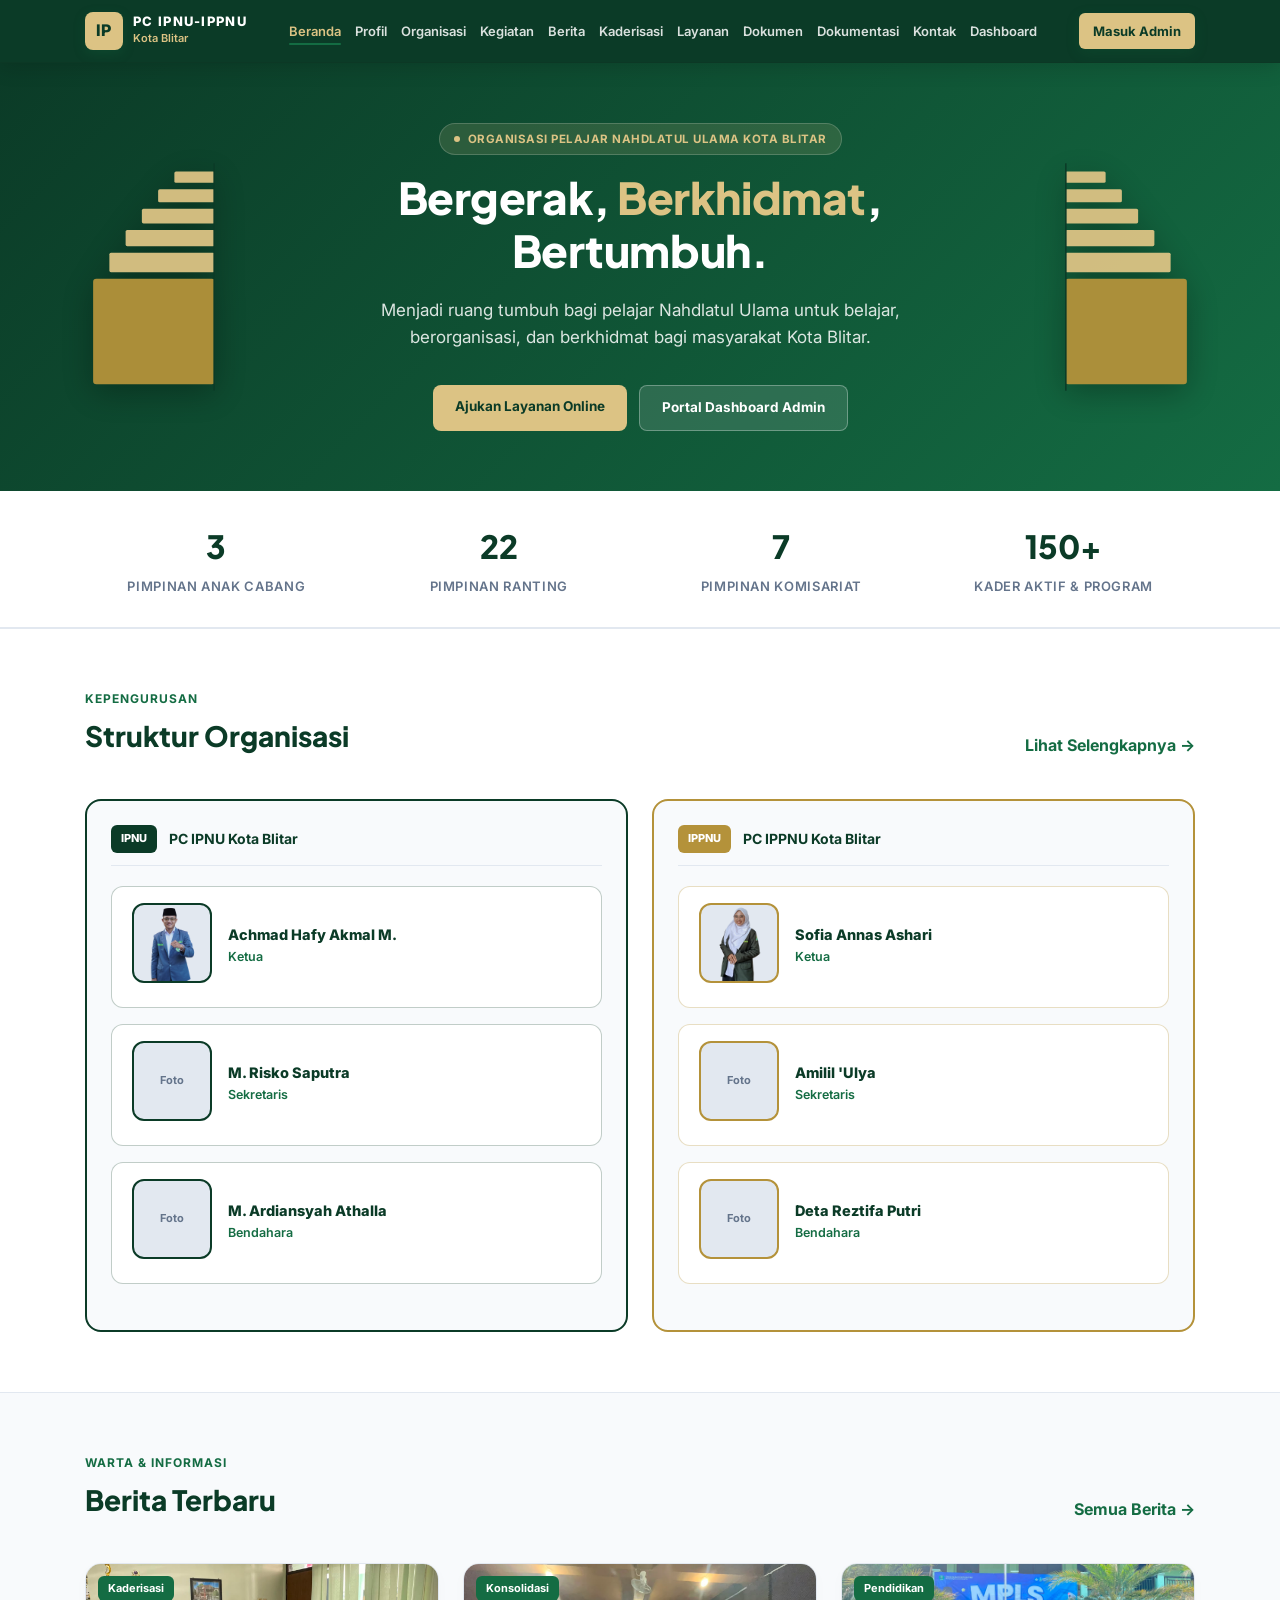
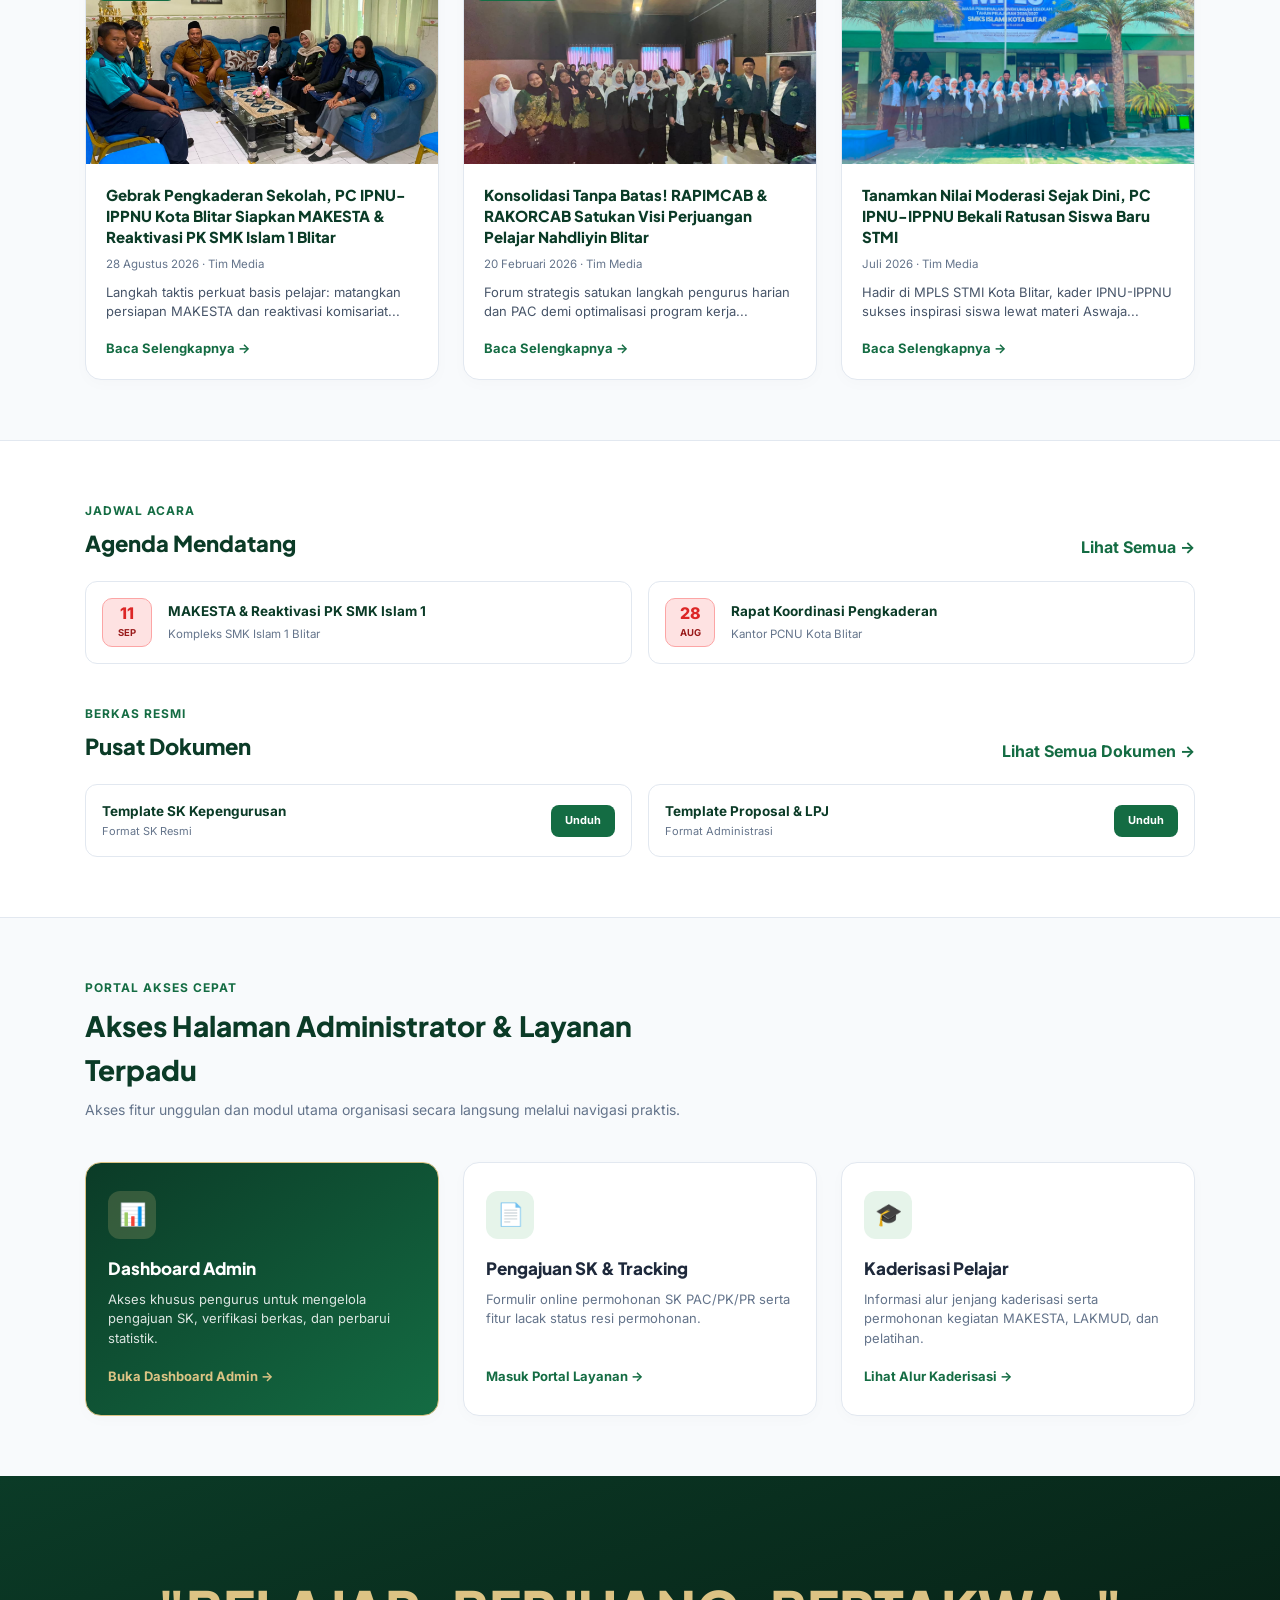
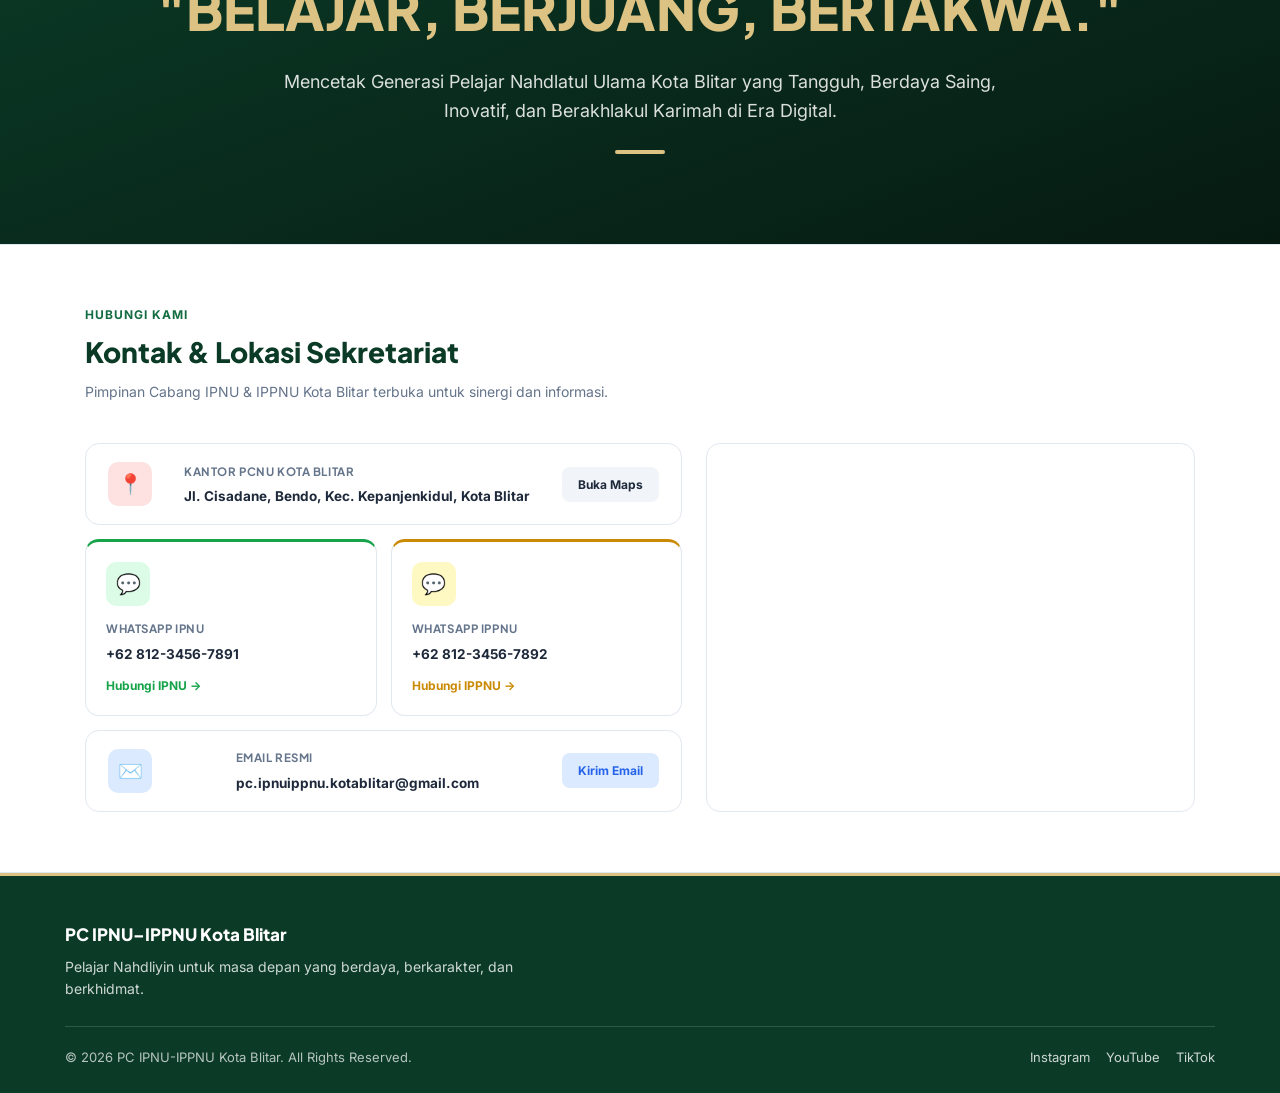
==== commit 0426fac5: "ui bomel uc" ====
--- a/index.html
+++ b/index.html
@@ -7,18 +7,16 @@
 <link href="https://fonts.googleapis.com/css2?family=Plus+Jakarta+Sans:wght@600;700;800&family=Inter:wght@400;500;600&display=swap" rel="stylesheet">
 <link rel="stylesheet" href="style.css">
 <style>
-  /* RESET & BASE FLUID SETTINGS */
   * { box-sizing: border-box; }
   body {
     margin: 0;
     padding: 0;
     font-family: 'Inter', sans-serif;
-    color: var(--ink, #1E293B);
-    background-color: var(--paper, #F8FAFC);
+    color: #1E293B;
+    background-color: #F8FAFC;
     overflow-x: hidden;
   }
 
-  /* WRAPPER UTAMA */
   .wrap {
     max-width: 1150px;
     margin: 0 auto;
@@ -27,78 +25,89 @@
     padding-right: 20px;
   }
 
-  /* NAVIGASI UTAMA DESKTOP & MOBILE */
-  .site-nav {
-    background: #0B3B27;
-    position: sticky;
-    top: 0;
-    z-index: 1000;
-    box-shadow: 0 4px 20px rgba(0,0,0,0.1);
+  /* ================= NAVIGASI UTAMA ================= */
+  nav.site-nav {
+    background: #0B3B27 !important;
+    position: sticky !important;
+    top: 0 !important;
+    z-index: 9999 !important;
+    width: 100% !important;
+    box-shadow: 0 4px 20px rgba(0,0,0,0.15);
   }
   .nav-inner {
     max-width: 1150px;
     margin: 0 auto;
-    padding: 12px 20px;
-    display: flex;
-    align-items: center;
-    justify-content: space-between;
+    padding: 12px 20px !important;
+    display: flex !important;
+    align-items: center !important;
+    justify-content: space-between !important;
   }
   .brand {
-    display: flex;
-    align-items: center;
-    gap: 10px;
-    text-decoration: none;
+    display: flex !important;
+    align-items: center !important;
+    gap: 10px !important;
+    text-decoration: none !important;
   }
   .brand-mark {
-    width: 38px; height: 38px;
-    background: #DCC384;
-    color: #0B3B27;
-    font-weight: 800;
-    border-radius: 8px;
-    display: flex; align-items: center; justify-content: center;
-    font-size: 16px;
-  }
-  .brand-text .t1 { font-size: 13px; font-weight: 800; color: #FFFFFF; line-height: 1.2; }
-  .brand-text .t2 { font-size: 11px; color: #DCC384; font-weight: 600; }
-
-  .nav-links {
-    display: flex;
-    gap: 14px;
-    list-style: none;
-    margin: 0;
-    padding: 0;
-    align-items: center;
-  }
-  .nav-links a {
-    color: rgba(255,255,255,0.85);
-    text-decoration: none;
-    font-size: 13px;
-    font-weight: 600;
+    width: 38px !important; 
+    height: 38px !important;
+    background: #DCC384 !important;
+    color: #0B3B27 !important;
+    font-weight: 800 !important;
+    border-radius: 8px !important;
+    display: flex !important; 
+    align-items: center !important; 
+    justify-content: center !important;
+    font-size: 16px !important;
+    flex-shrink: 0;
+  }
+  .brand-text .t1 { font-size: 13px !important; font-weight: 800 !important; color: #FFFFFF !important; line-height: 1.2 !important; }
+  .brand-text .t2 { font-size: 11px !important; color: #DCC384 !important; font-weight: 600 !important; }
+
+  /* Desktop Menu Links */
+  ul.nav-links {
+    display: flex !important;
+    gap: 14px !important;
+    list-style: none !important;
+    margin: 0 !important;
+    padding: 0 !important;
+    align-items: center !important;
+  }
+  ul.nav-links li a {
+    color: rgba(255,255,255,0.85) !important;
+    text-decoration: none !important;
+    font-size: 13px !important;
+    font-weight: 600 !important;
     transition: color 0.2s;
   }
-  .nav-links a:hover, .nav-links a.active {
-    color: #DCC384;
+  ul.nav-links li a:hover, ul.nav-links li a.active {
+    color: #DCC384 !important;
   }
   .nav-cta {
-    background: #DCC384;
-    color: #0B3B27;
-    padding: 8px 14px;
-    border-radius: 6px;
-    font-size: 13px;
-    font-weight: 700;
-    text-decoration: none;
-  }
-  .nav-toggle {
-    display: none;
-    background: none;
-    border: none;
-    color: #FFFFFF;
-    font-size: 28px;
-    cursor: pointer;
-    padding: 4px;
-  }
-
-  /* HERO DUA GAPURA BENTAR EMAS */
+    background: #DCC384 !important;
+    color: #0B3B27 !important;
+    padding: 8px 14px !important;
+    border-radius: 6px !important;
+    font-size: 13px !important;
+    font-weight: 700 !important;
+    text-decoration: none !important;
+    display: inline-block !important;
+  }
+
+  /* Tombol Hamburger HP */
+  button#navToggle {
+    display: none !important;
+    background: transparent !important;
+    border: 2px solid #DCC384 !important;
+    color: #DCC384 !important;
+    font-size: 24px !important;
+    cursor: pointer !important;
+    padding: 4px 10px !important;
+    border-radius: 6px !important;
+    line-height: 1 !important;
+  }
+
+  /* HERO & KONTEN LAINNYA */
   .hero {
     background: linear-gradient(135deg, #0B3B27, #146C43);
     color: #FFFFFF;
@@ -195,22 +204,63 @@
   .section-head h2 { font-size: 28px; font-weight: 800; color: #0B3B27; margin: 0; }
   .link-more { color: #146C43; font-weight: 700; text-decoration: none; display: inline-flex; align-items: center; gap: 4px; }
 
-  /* STRUKTUR ORGANISASI */
+  /* ========================================================
+     STRUKTUR ORGANISASI (BORDER DISESUAIKAN DENGAN TEMA)
+     ======================================================== */
   .struktur-grid { display: grid; grid-template-columns: 1fr 1fr; gap: 24px; }
-  .struktur-col { background: #F8FAFC; border: 1px solid #E2E8F0; border-radius: 16px; padding: 24px; }
+  .struktur-col { background: #F8FAFC; border-radius: 16px; padding: 24px; }
+  
+  /* Kolom IPNU (Border Hijau) */
+  .struktur-col.ipnu { border: 2px solid #0B3B27; }
+  /* Kolom IPPNU (Border Kuning Emas) */
+  .struktur-col.ippnu { border: 2px solid #B4923A; }
+
   .struktur-col-head { display: flex; align-items: center; gap: 12px; margin-bottom: 20px; padding-bottom: 12px; border-bottom: 1px solid #E2E8F0; }
-  .people-grid { display: grid; grid-template-columns: repeat(3, 1fr); gap: 12px; }
-  .person-card { background: #FFFFFF; border: 1px solid #E2E8F0; border-radius: 12px; padding: 14px 10px; text-align: center; }
-  .person-card .avatar { width: 50px; height: 50px; border-radius: 50%; background: #E2E8F0; margin: 0 auto 10px auto; display: flex; align-items: center; justify-content: center; font-size: 11px; font-weight: 700; color: #64748B; overflow: hidden; }
+  
+  .people-grid { display: flex; flex-direction: column; gap: 16px; }
+  
+  .person-card { 
+    background: #FFFFFF; 
+    border-radius: 12px; 
+    padding: 16px 20px; 
+    display: flex;
+    align-items: center;
+    gap: 16px;
+    text-align: left;
+  }
+  /* Border Kartu Pengurus IPNU */
+  .struktur-col.ipnu .person-card { border: 1.5px solid rgba(11, 59, 39, 0.25); }
+  /* Border Kartu Pengurus IPPNU */
+  .struktur-col.ippnu .person-card { border: 1.5px solid rgba(180, 146, 58, 0.3); }
+
+  .person-card .avatar { 
+    width: 80px; 
+    height: 80px; 
+    border-radius: 12px; 
+    background: #E2E8F0; 
+    display: flex; 
+    align-items: center; 
+    justify-content: center; 
+    font-size: 11px; 
+    font-weight: 700; 
+    color: #64748B; 
+    overflow: hidden; 
+    flex-shrink: 0;
+  }
+  .struktur-col.ipnu .person-card .avatar { border: 2px solid #0B3B27; }
+  .struktur-col.ippnu .person-card .avatar { border: 2px solid #B4923A; }
+
   .person-card .avatar img { width: 100%; height: 100%; object-fit: cover; }
-  .person-name { font-size: 12.5px; font-weight: 700; color: #0B3B27; line-height: 1.3; }
-  .person-role { font-size: 11px; color: #64748B; margin-top: 2px; }
+  .person-info { display: flex; flex-direction: column; justify-content: center; }
+  .person-name { font-size: 14.5px; font-weight: 800; color: #0B3B27; line-height: 1.3; }
+  .person-role { font-size: 12.5px; font-weight: 600; color: #146C43; margin-top: 3px; }
 
   /* KARTU BERITA */
   .card-grid-3 { display: grid; grid-template-columns: repeat(3, 1fr); gap: 24px; }
   .news-card-pro { background: #FFFFFF; border: 1px solid #E2E8F0; border-radius: 16px; overflow: hidden; display: flex; flex-direction: column; justify-content: space-between; box-shadow: 0 4px 15px rgba(0,0,0,0.02); height: 100%; }
-  .news-thumb-pro { position: relative; height: 180px; background: #0B3B27; overflow: hidden; }
-  .news-thumb-pro img { width: 100%; height: 100%; object-fit: cover; }
+  .news-thumb-pro { position: relative; height: 200px; background: #0B3B27; overflow: hidden; }
+  .news-thumb-pro img { width: 100%; height: 100%; object-fit: cover; transition: transform 0.3s ease; }
+  .news-card-pro:hover .news-thumb-pro img { transform: scale(1.04); }
   .news-tag-pro { position: absolute; top: 12px; left: 12px; background: #146C43; color: #FFFFFF; padding: 4px 10px; border-radius: 6px; font-size: 11px; font-weight: 700; z-index: 2; }
   .news-body-pro { padding: 20px; display: flex; flex-direction: column; flex: 1; }
   .news-title-pro { font-size: 15px; font-weight: 800; color: #0B3B27; margin-bottom: 8px; line-height: 1.4; }
@@ -264,36 +314,63 @@
   .footer-sosmed a:hover { color: #DCC384; }
 
   /* ========================================================
-     MEDIA QUERY RESPONSIVE KHUSUS MOBILE / HP (Maks 900px)
+     MEDIA QUERY KHUSUS LAYAR HP / MOBILE (Maks 960px)
      ======================================================== */
-  @media (max-width: 900px) {
-    .nav-toggle { display: block !important; }
-    .nav-cta { display: none; }
-    .nav-links {
-      display: none;
-      position: absolute;
-      top: 100%;
-      left: 0;
-      width: 100%;
-      background: #0B3B27;
-      flex-direction: column;
-      padding: 16px 0;
-      gap: 12px;
-      text-align: center;
-      box-shadow: 0 10px 25px rgba(0,0,0,0.3);
-      border-top: 1px solid rgba(255,255,255,0.1);
-      z-index: 999;
-    }
-    .nav-links.show { display: flex !important; }
-    .nav-links a { font-size: 14px; padding: 6px 0; display: block; width: 100%; }
-
-    /* Hero & Gapura */
+  @media (max-width: 960px) {
+    button#navToggle {
+      display: block !important;
+    }
+    .nav-cta {
+      display: none !important;
+    }
+    ul.nav-links {
+      display: none !important;
+      position: absolute !important;
+      top: 100% !important;
+      left: 0 !important;
+      width: 100% !important;
+      background: #0B3B27 !important;
+      flex-direction: column !important;
+      padding: 20px 0 !important;
+      gap: 14px !important;
+      text-align: center !important;
+      box-shadow: 0 15px 30px rgba(0,0,0,0.3) !important;
+      border-top: 1px solid rgba(255,255,255,0.15) !important;
+      z-index: 9999 !important;
+    }
+    ul.nav-links.show {
+      display: flex !important;
+    }
+    ul.nav-links li {
+      width: 100% !important;
+    }
+    ul.nav-links li a {
+      font-size: 15px !important;
+      padding: 8px 0 !important;
+      display: block !important;
+    }
+
+    .person-card {
+      padding: 12px 14px !important;
+      gap: 12px !important;
+    }
+    .person-card .avatar {
+      width: 58px !important;
+      height: 58px !important;
+      border-radius: 10px !important;
+    }
+    .person-name {
+      font-size: 13px !important;
+    }
+    .person-role {
+      font-size: 11.5px !important;
+    }
+
     .hero-twin-wrap { flex-direction: column; padding: 20px 0; }
-    .gapura-svg { display: none; } /* Sembunyikan hiasan gapura di HP agar layar muat */
+    .gapura-svg { display: none; }
     .hero-text-center h1 { font-size: 26px !important; }
     .hero-text-center .lead { font-size: 13.5px !important; }
 
-    /* Grid Layouts diset jadi 1 kolom di HP */
     .stats-grid { grid-template-columns: repeat(2, 1fr) !important; gap: 12px; }
     .stat-num { font-size: 24px; }
     .struktur-grid { grid-template-columns: 1fr !important; gap: 16px; }
@@ -335,7 +412,7 @@
       <li><a href="dashboard.html">Dashboard</a></li>
     </ul>
     <a href="dashboard.html" class="nav-cta">Masuk Admin</a>
-    <button class="nav-toggle" id="navToggle" aria-label="Menu Toggle">☰</button>
+    <button id="navToggle" aria-label="Toggle Menu">☰</button>
   </div>
 </nav>
 
@@ -382,19 +459,19 @@
   <div class="wrap">
     <div class="stats-grid">
       <div>
-        <div class="stat-num" data-target="3">3</div>
+        <div class="stat-num">3</div>
         <div class="stat-label">Pimpinan Anak Cabang</div>
       </div>
       <div>
-        <div class="stat-num" data-target="22">22</div>
+        <div class="stat-num">22</div>
         <div class="stat-label">Pimpinan Ranting</div>
       </div>
       <div>
-        <div class="stat-num" data-target="7">7</div>
+        <div class="stat-num">7</div>
         <div class="stat-label">Pimpinan Komisariat</div>
       </div>
       <div>
-        <div class="stat-num" data-target="150">150+</div>
+        <div class="stat-num">150+</div>
         <div class="stat-label">Kader Aktif &amp; Program</div>
       </div>
     </div>
@@ -413,8 +490,8 @@
     </div>
     <div class="struktur-grid">
       
-      <!-- IPNU -->
-      <div class="struktur-col">
+      <!-- IPNU (Border Hijau) -->
+      <div class="struktur-col ipnu">
         <div class="struktur-col-head">
           <span style="background:#0B3B27;color:#fff;padding:5px 10px;border-radius:6px;font-size:11px;font-weight:800;">IPNU</span>
           <div><strong style="font-size: 14px; color: #0B3B27;">PC IPNU Kota Blitar</strong></div>
@@ -422,24 +499,30 @@
         <div class="people-grid">
           <div class="person-card">
             <div class="avatar"><img src="ketuaipnu.png" alt="Ketua IPNU"></div>
-            <div class="person-name">Achmad Hafy Akmal M.</div>
-            <div class="person-role">Ketua</div>
+            <div class="person-info">
+              <div class="person-name">Achmad Hafy Akmal M.</div>
+              <div class="person-role">Ketua</div>
+            </div>
           </div>
           <div class="person-card">
             <div class="avatar">Foto</div>
-            <div class="person-name">M. Risko Saputra</div>
-            <div class="person-role">Sekretaris</div>
+            <div class="person-info">
+              <div class="person-name">M. Risko Saputra</div>
+              <div class="person-role">Sekretaris</div>
+            </div>
           </div>
           <div class="person-card">
             <div class="avatar">Foto</div>
-            <div class="person-name">M. Ardiansyah Athalla</div>
-            <div class="person-role">Bendahara</div>
-          </div>
-        </div>
-      </div>
-
-      <!-- IPPNU -->
-      <div class="struktur-col">
+            <div class="person-info">
+              <div class="person-name">M. Ardiansyah Athalla</div>
+              <div class="person-role">Bendahara</div>
+            </div>
+          </div>
+        </div>
+      </div>
+
+      <!-- IPPNU (Border Kuning Emas) -->
+      <div class="struktur-col ippnu">
         <div class="struktur-col-head">
           <span style="background:#B4923A;color:#fff;padding:5px 10px;border-radius:6px;font-size:11px;font-weight:800;">IPPNU</span>
           <div><strong style="font-size: 14px; color: #0B3B27;">PC IPPNU Kota Blitar</strong></div>
@@ -447,18 +530,24 @@
         <div class="people-grid">
           <div class="person-card">
             <div class="avatar"><img src="ketuaippnu.png" alt="Ketua IPPNU"></div>
-            <div class="person-name">Sofia Annas Ashari</div>
-            <div class="person-role">Ketua</div>
+            <div class="person-info">
+              <div class="person-name">Sofia Annas Ashari</div>
+              <div class="person-role">Ketua</div>
+            </div>
           </div>
           <div class="person-card">
             <div class="avatar">Foto</div>
-            <div class="person-name">Amilil 'Ulya</div>
-            <div class="person-role">Sekretaris</div>
+            <div class="person-info">
+              <div class="person-name">Amilil 'Ulya</div>
+              <div class="person-role">Sekretaris</div>
+            </div>
           </div>
           <div class="person-card">
             <div class="avatar">Foto</div>
-            <div class="person-name">Deta Reztifa Putri</div>
-            <div class="person-role">Bendahara</div>
+            <div class="person-info">
+              <div class="person-name">Deta Reztifa Putri</div>
+              <div class="person-role">Bendahara</div>
+            </div>
           </div>
         </div>
       </div>
@@ -708,7 +797,7 @@
   </div>
 </footer>
 
-<!-- JAVASCRIPT NAVBAR TOGGLE -->
+<!-- SCRIPT NAVBAR INTERAKTIF -->
 <script>
   document.addEventListener("DOMContentLoaded", () => {
     const navToggle = document.getElementById("navToggle");
@@ -720,7 +809,7 @@
         navLinks.classList.toggle("show");
       });
 
-      // Tutup menu otomatis jika salah satu link diklik di HP
+      // Tutup menu otomatis jika salah satu link diklik
       navLinks.querySelectorAll("a").forEach(link => {
         link.addEventListener("click", () => {
           navLinks.classList.remove("show");
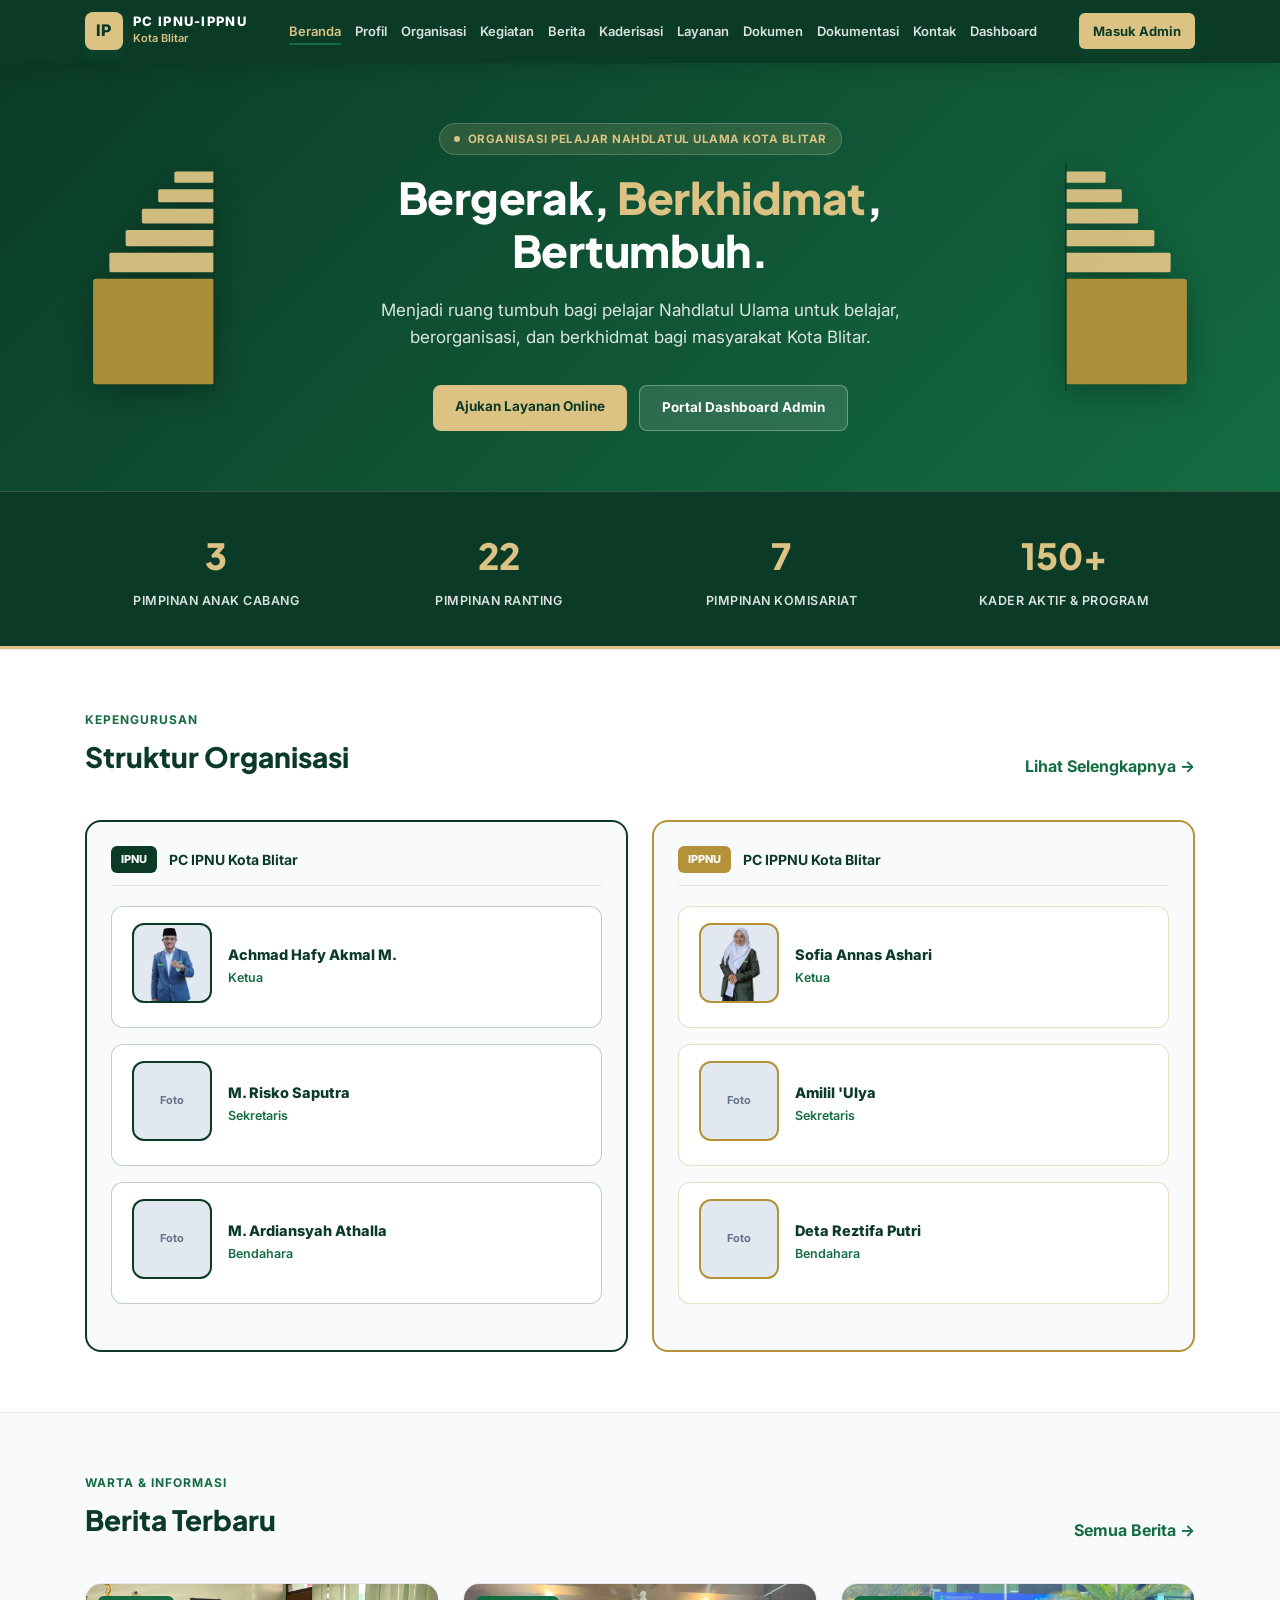
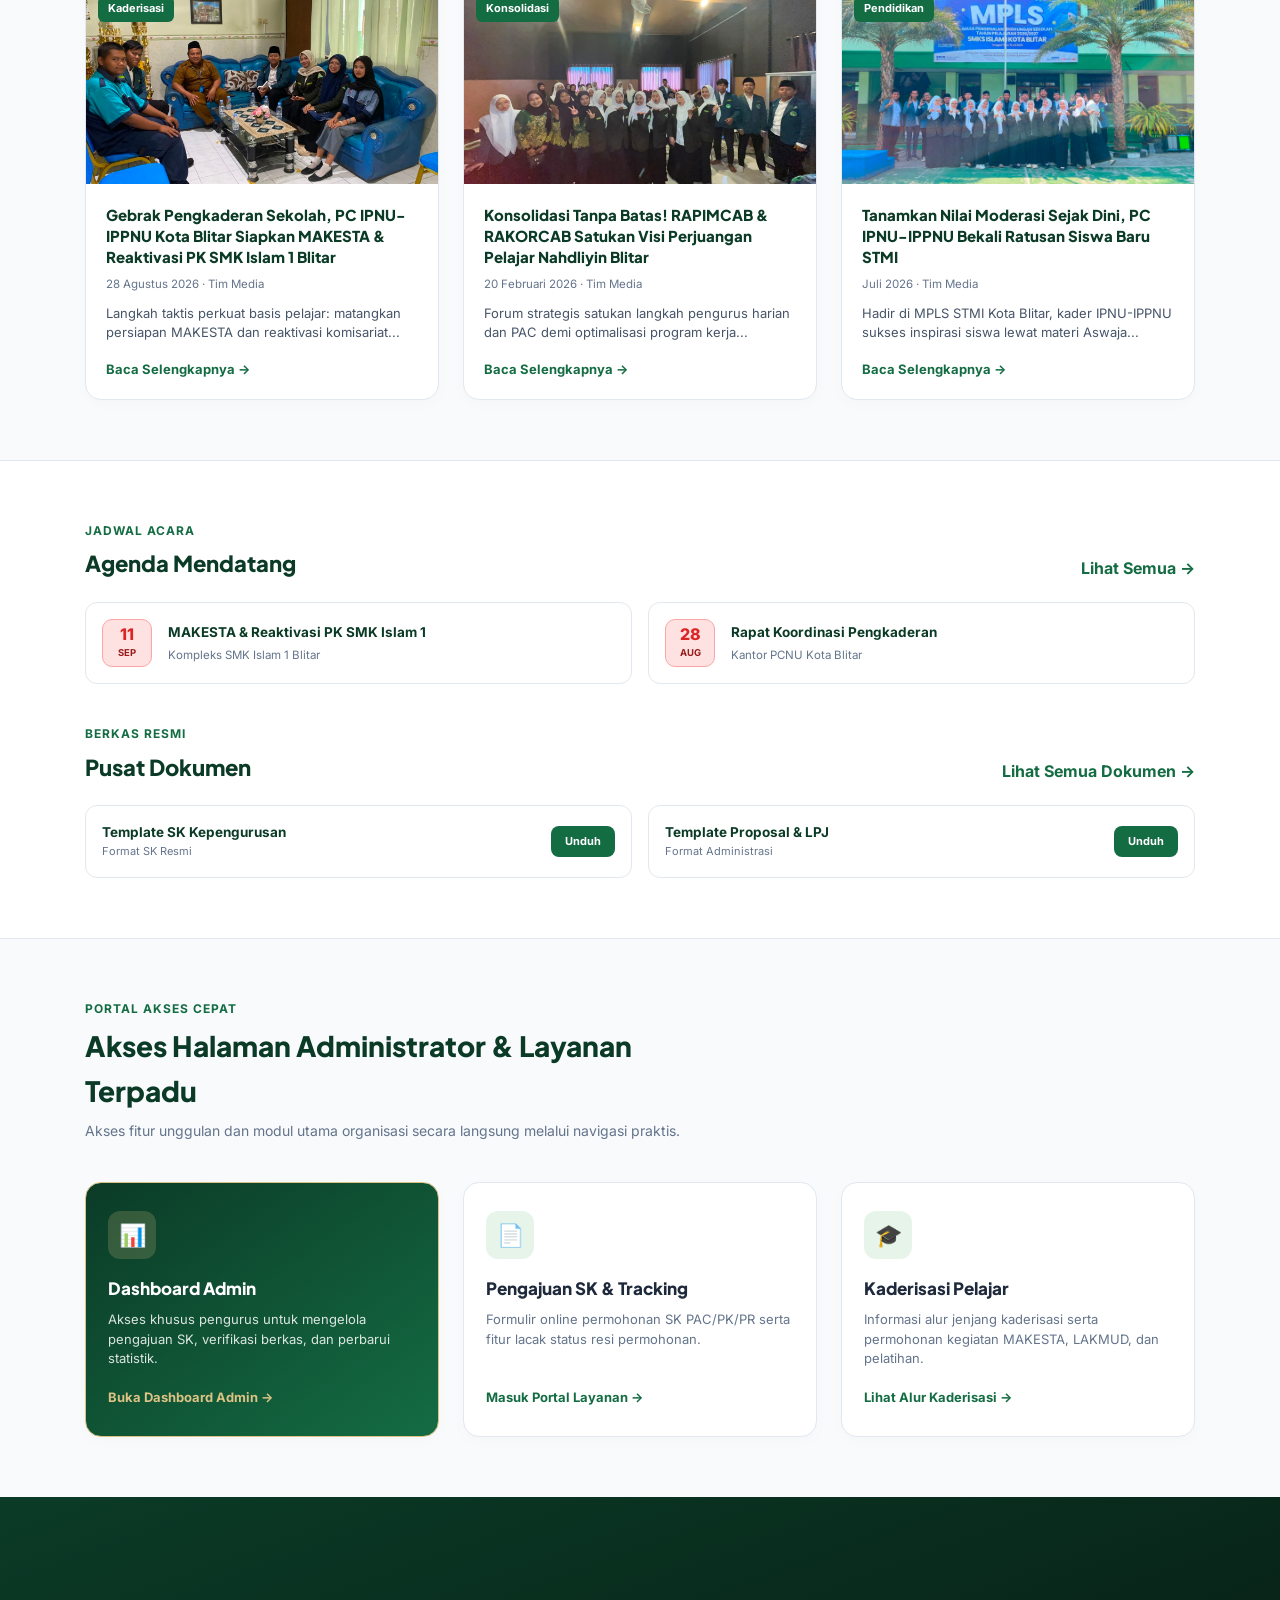
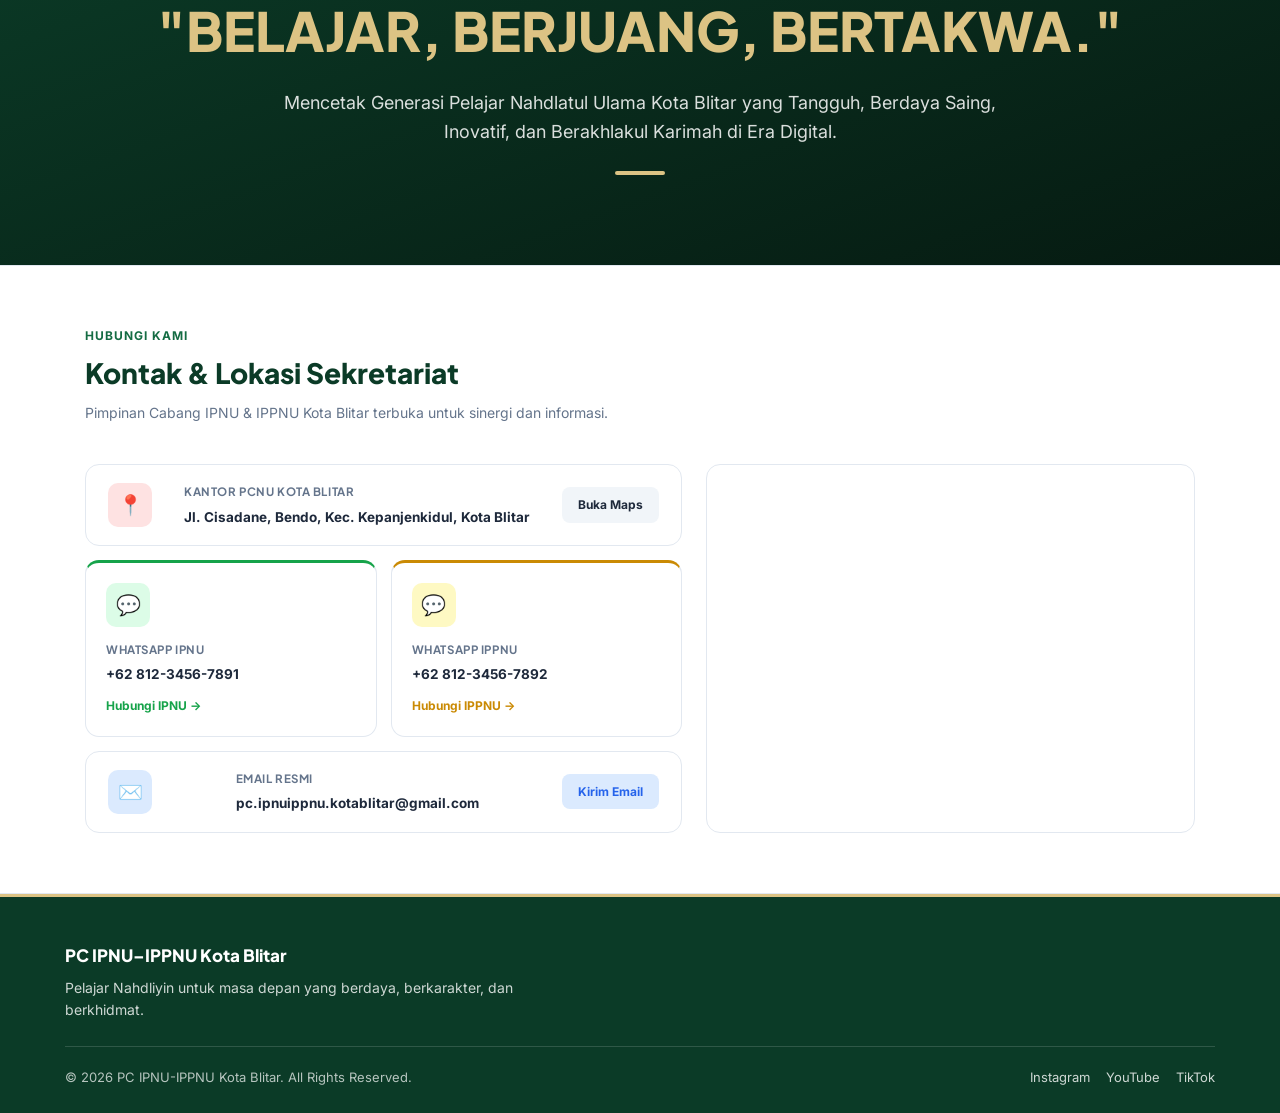
==== commit 46b60b62: "index new" ====
--- a/index.html
+++ b/index.html
@@ -180,11 +180,13 @@
   .btn-gold { background: #DCC384; color: #0B3B27; }
   .btn-outline { background: rgba(255,255,255,0.12); color: #FFFFFF; border: 1px solid rgba(255,255,255,0.3); }
 
-  /* STATISTIK */
+  /* STATISTIK (WARNA KEMBALI SEPERTI AWAL & ANGKA BERGERAK) */
   .stats-band {
-    background: #FFFFFF;
-    border-bottom: 1px solid #E2E8F0;
-    padding: 30px 0;
+    background: #0B3B27;
+    border-top: 1px solid rgba(220, 195, 132, 0.2);
+    border-bottom: 3px solid #DCC384;
+    padding: 35px 0;
+    color: #FFFFFF;
   }
   .stats-grid {
     display: grid;
@@ -192,8 +194,20 @@
     gap: 20px;
     text-align: center;
   }
-  .stat-num { font-size: 32px; font-weight: 800; color: #0B3B27; }
-  .stat-label { font-size: 13px; color: #64748B; font-weight: 600; margin-top: 4px; }
+  .stat-num { 
+    font-size: 36px; 
+    font-weight: 800; 
+    color: #DCC384; 
+    font-family: 'Plus Jakarta Sans', sans-serif;
+  }
+  .stat-label { 
+    font-size: 12.5px; 
+    color: rgba(255, 255, 255, 0.85); 
+    font-weight: 600; 
+    margin-top: 6px; 
+    text-transform: uppercase;
+    letter-spacing: 0.5px;
+  }
 
   /* SECTION UMUM */
   .section { padding: 60px 0; }
@@ -205,14 +219,12 @@
   .link-more { color: #146C43; font-weight: 700; text-decoration: none; display: inline-flex; align-items: center; gap: 4px; }
 
   /* ========================================================
-     STRUKTUR ORGANISASI (BORDER DISESUAIKAN DENGAN TEMA)
+     STRUKTUR ORGANISASI
      ======================================================== */
   .struktur-grid { display: grid; grid-template-columns: 1fr 1fr; gap: 24px; }
   .struktur-col { background: #F8FAFC; border-radius: 16px; padding: 24px; }
   
-  /* Kolom IPNU (Border Hijau) */
   .struktur-col.ipnu { border: 2px solid #0B3B27; }
-  /* Kolom IPPNU (Border Kuning Emas) */
   .struktur-col.ippnu { border: 2px solid #B4923A; }
 
   .struktur-col-head { display: flex; align-items: center; gap: 12px; margin-bottom: 20px; padding-bottom: 12px; border-bottom: 1px solid #E2E8F0; }
@@ -228,9 +240,7 @@
     gap: 16px;
     text-align: left;
   }
-  /* Border Kartu Pengurus IPNU */
   .struktur-col.ipnu .person-card { border: 1.5px solid rgba(11, 59, 39, 0.25); }
-  /* Border Kartu Pengurus IPPNU */
   .struktur-col.ippnu .person-card { border: 1.5px solid rgba(180, 146, 58, 0.3); }
 
   .person-card .avatar { 
@@ -371,8 +381,8 @@
     .hero-text-center h1 { font-size: 26px !important; }
     .hero-text-center .lead { font-size: 13.5px !important; }
 
-    .stats-grid { grid-template-columns: repeat(2, 1fr) !important; gap: 12px; }
-    .stat-num { font-size: 24px; }
+    .stats-grid { grid-template-columns: repeat(2, 1fr) !important; gap: 20px; }
+    .stat-num { font-size: 28px; }
     .struktur-grid { grid-template-columns: 1fr !important; gap: 16px; }
     .card-grid-3 { grid-template-columns: 1fr !important; gap: 16px; }
     
@@ -454,24 +464,24 @@
   </div>
 </section>
 
-<!-- STATISTIK INTERAKTIF -->
+<!-- STATISTIK INTERAKTIF DENGAN ANIMASI ANGKA BERGERAK -->
 <section class="stats-band">
   <div class="wrap">
     <div class="stats-grid">
       <div>
-        <div class="stat-num">3</div>
+        <div class="stat-num" data-target="3">0</div>
         <div class="stat-label">Pimpinan Anak Cabang</div>
       </div>
       <div>
-        <div class="stat-num">22</div>
+        <div class="stat-num" data-target="22">0</div>
         <div class="stat-label">Pimpinan Ranting</div>
       </div>
       <div>
-        <div class="stat-num">7</div>
+        <div class="stat-num" data-target="7">0</div>
         <div class="stat-label">Pimpinan Komisariat</div>
       </div>
       <div>
-        <div class="stat-num">150+</div>
+        <div class="stat-num" data-target="150" data-suffix="+">0</div>
         <div class="stat-label">Kader Aktif &amp; Program</div>
       </div>
     </div>
@@ -490,7 +500,7 @@
     </div>
     <div class="struktur-grid">
       
-      <!-- IPNU (Border Hijau) -->
+      <!-- IPNU -->
       <div class="struktur-col ipnu">
         <div class="struktur-col-head">
           <span style="background:#0B3B27;color:#fff;padding:5px 10px;border-radius:6px;font-size:11px;font-weight:800;">IPNU</span>
@@ -521,7 +531,7 @@
         </div>
       </div>
 
-      <!-- IPPNU (Border Kuning Emas) -->
+      <!-- IPPNU -->
       <div class="struktur-col ippnu">
         <div class="struktur-col-head">
           <span style="background:#B4923A;color:#fff;padding:5px 10px;border-radius:6px;font-size:11px;font-weight:800;">IPPNU</span>
@@ -797,9 +807,10 @@
   </div>
 </footer>
 
-<!-- SCRIPT NAVBAR INTERAKTIF -->
+<!-- SCRIPT NAVBAR & ANIMASI COUNTER STATISTIK -->
 <script>
   document.addEventListener("DOMContentLoaded", () => {
+    // Mobile Nav Toggle
     const navToggle = document.getElementById("navToggle");
     const navLinks = document.getElementById("navLinks");
     
@@ -809,20 +820,41 @@
         navLinks.classList.toggle("show");
       });
 
-      // Tutup menu otomatis jika salah satu link diklik
       navLinks.querySelectorAll("a").forEach(link => {
         link.addEventListener("click", () => {
           navLinks.classList.remove("show");
         });
       });
 
-      // Tutup menu jika klik di luar area navbar
       document.addEventListener("click", (e) => {
         if (!navToggle.contains(e.target) && !navLinks.contains(e.target)) {
           navLinks.classList.remove("show");
         }
       });
     }
+
+    // Animasi Angka Statistik Bergerak (Counter Animation)
+    const counters = document.querySelectorAll('.stat-num');
+    const speed = 40; // Kecepatan animasi
+
+    counters.forEach(counter => {
+      const updateCount = () => {
+        const target = +counter.getAttribute('data-target');
+        const suffix = counter.getAttribute('data-suffix') || '';
+        const count = +counter.innerText.replace('+', '');
+
+        const increment = target / speed;
+
+        if (count < target) {
+          counter.innerText = Math.ceil(count + increment) + suffix;
+          setTimeout(updateCount, 30);
+        } else {
+          counter.innerText = target + suffix;
+        }
+      };
+
+      updateCount();
+    });
   });
 </script>
 </body>
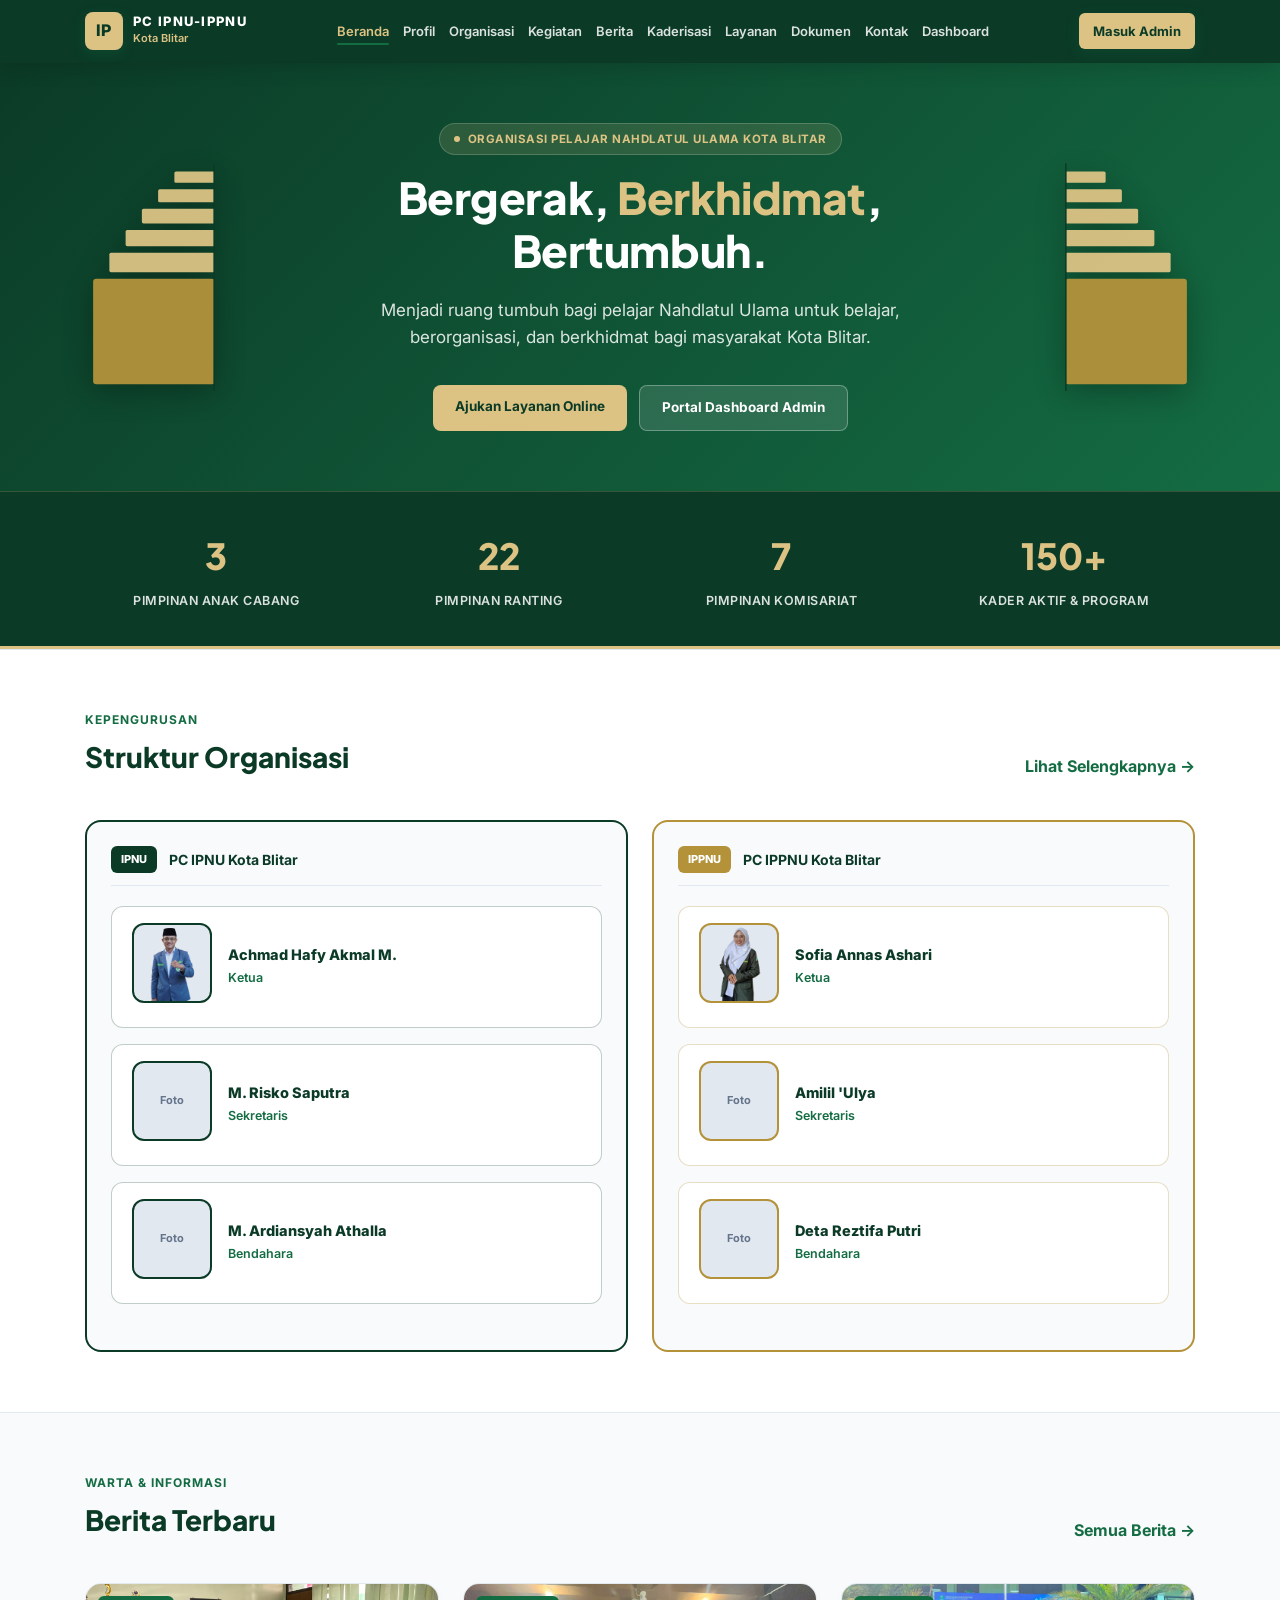
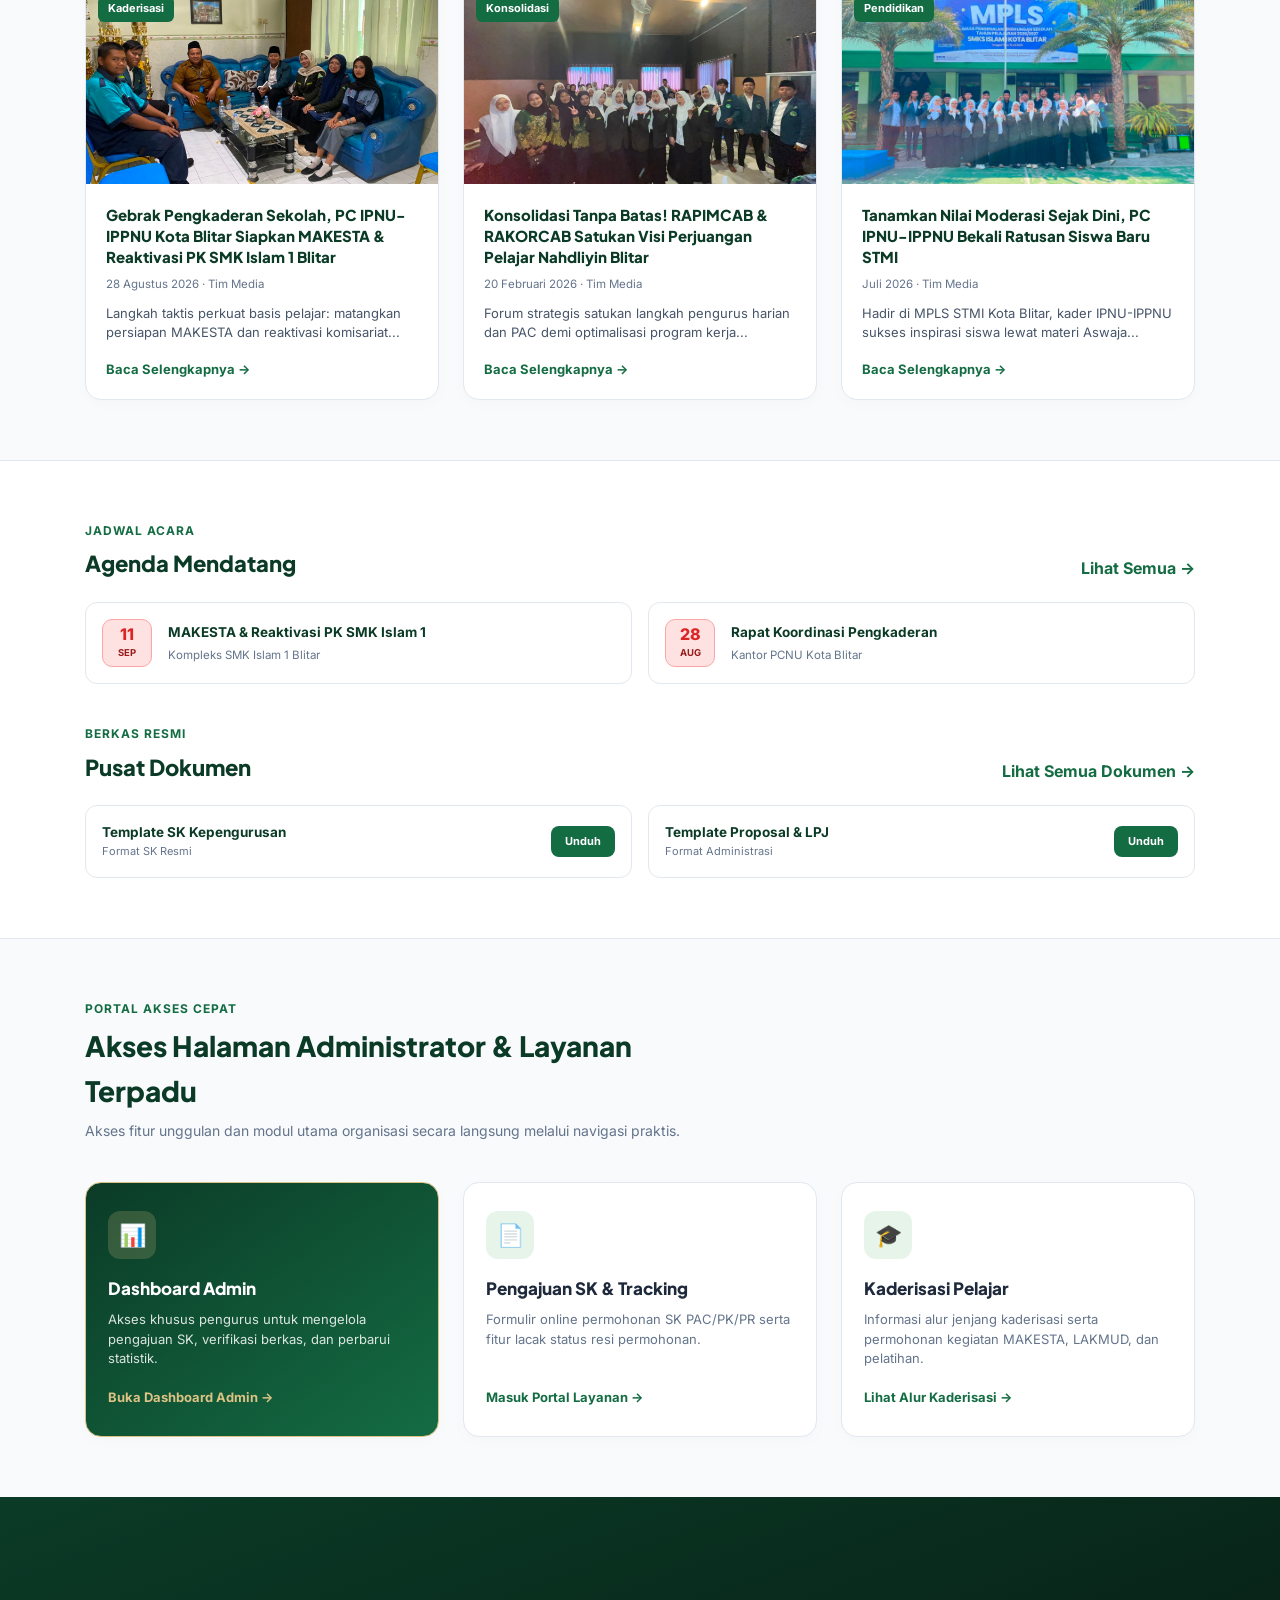
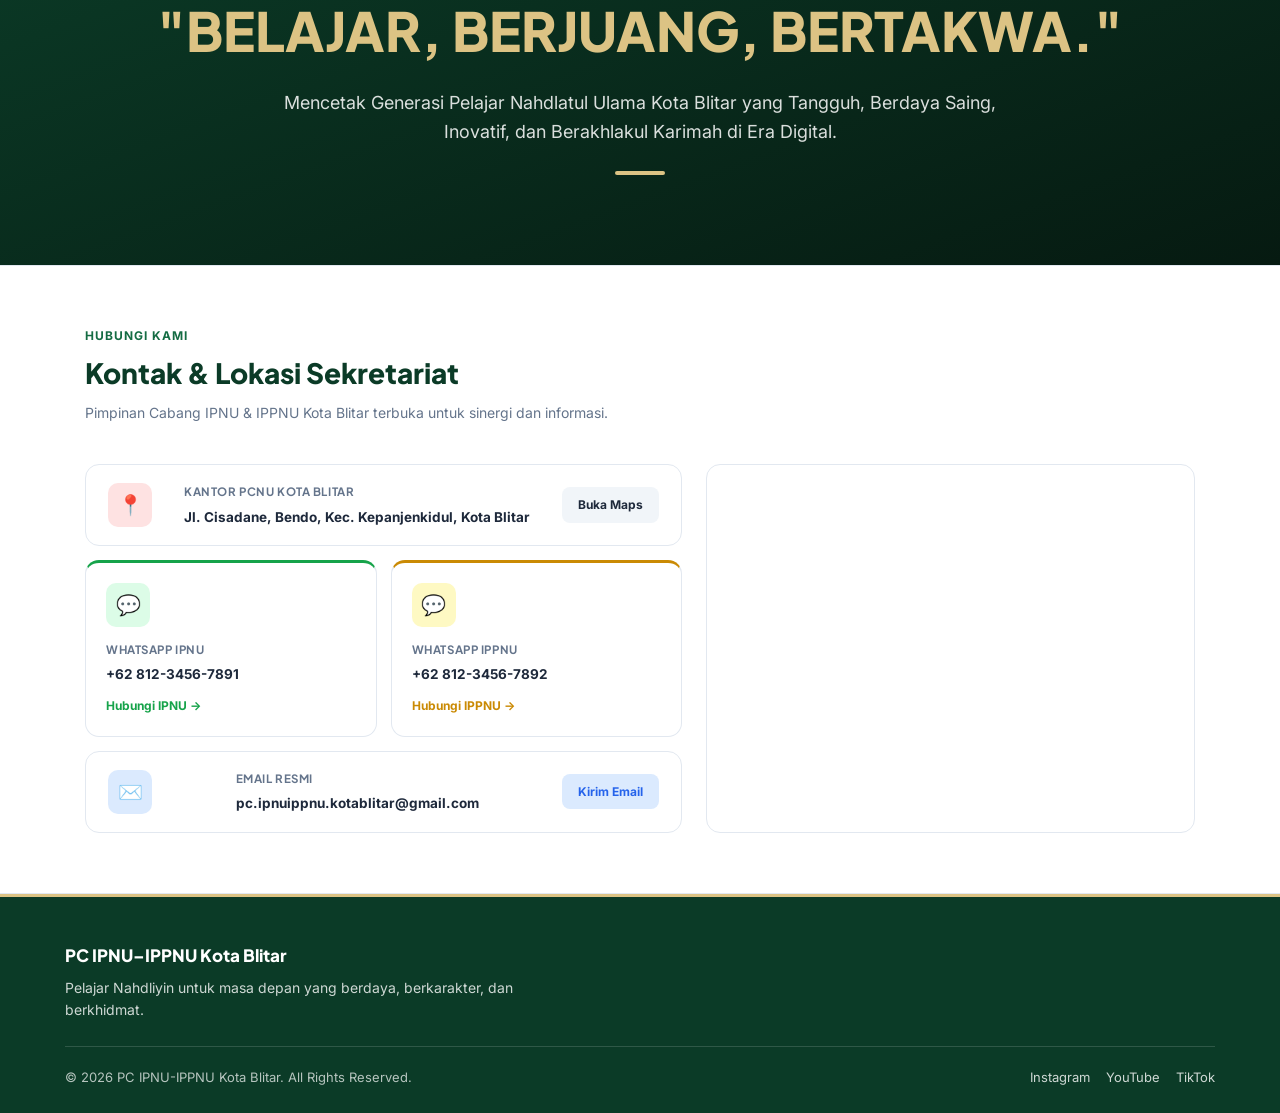
==== commit 0af522a5: "Update index.html" ====
--- a/index.html
+++ b/index.html
@@ -417,7 +417,6 @@
       <li><a href="kaderisasi.html">Kaderisasi</a></li>
       <li><a href="layanan.html">Layanan</a></li>
       <li><a href="dokumen.html">Dokumen</a></li>
-      <li><a href="dokumentasi.html">Dokumentasi</a></li>
       <li><a href="kontak.html">Kontak</a></li>
       <li><a href="dashboard.html">Dashboard</a></li>
     </ul>
